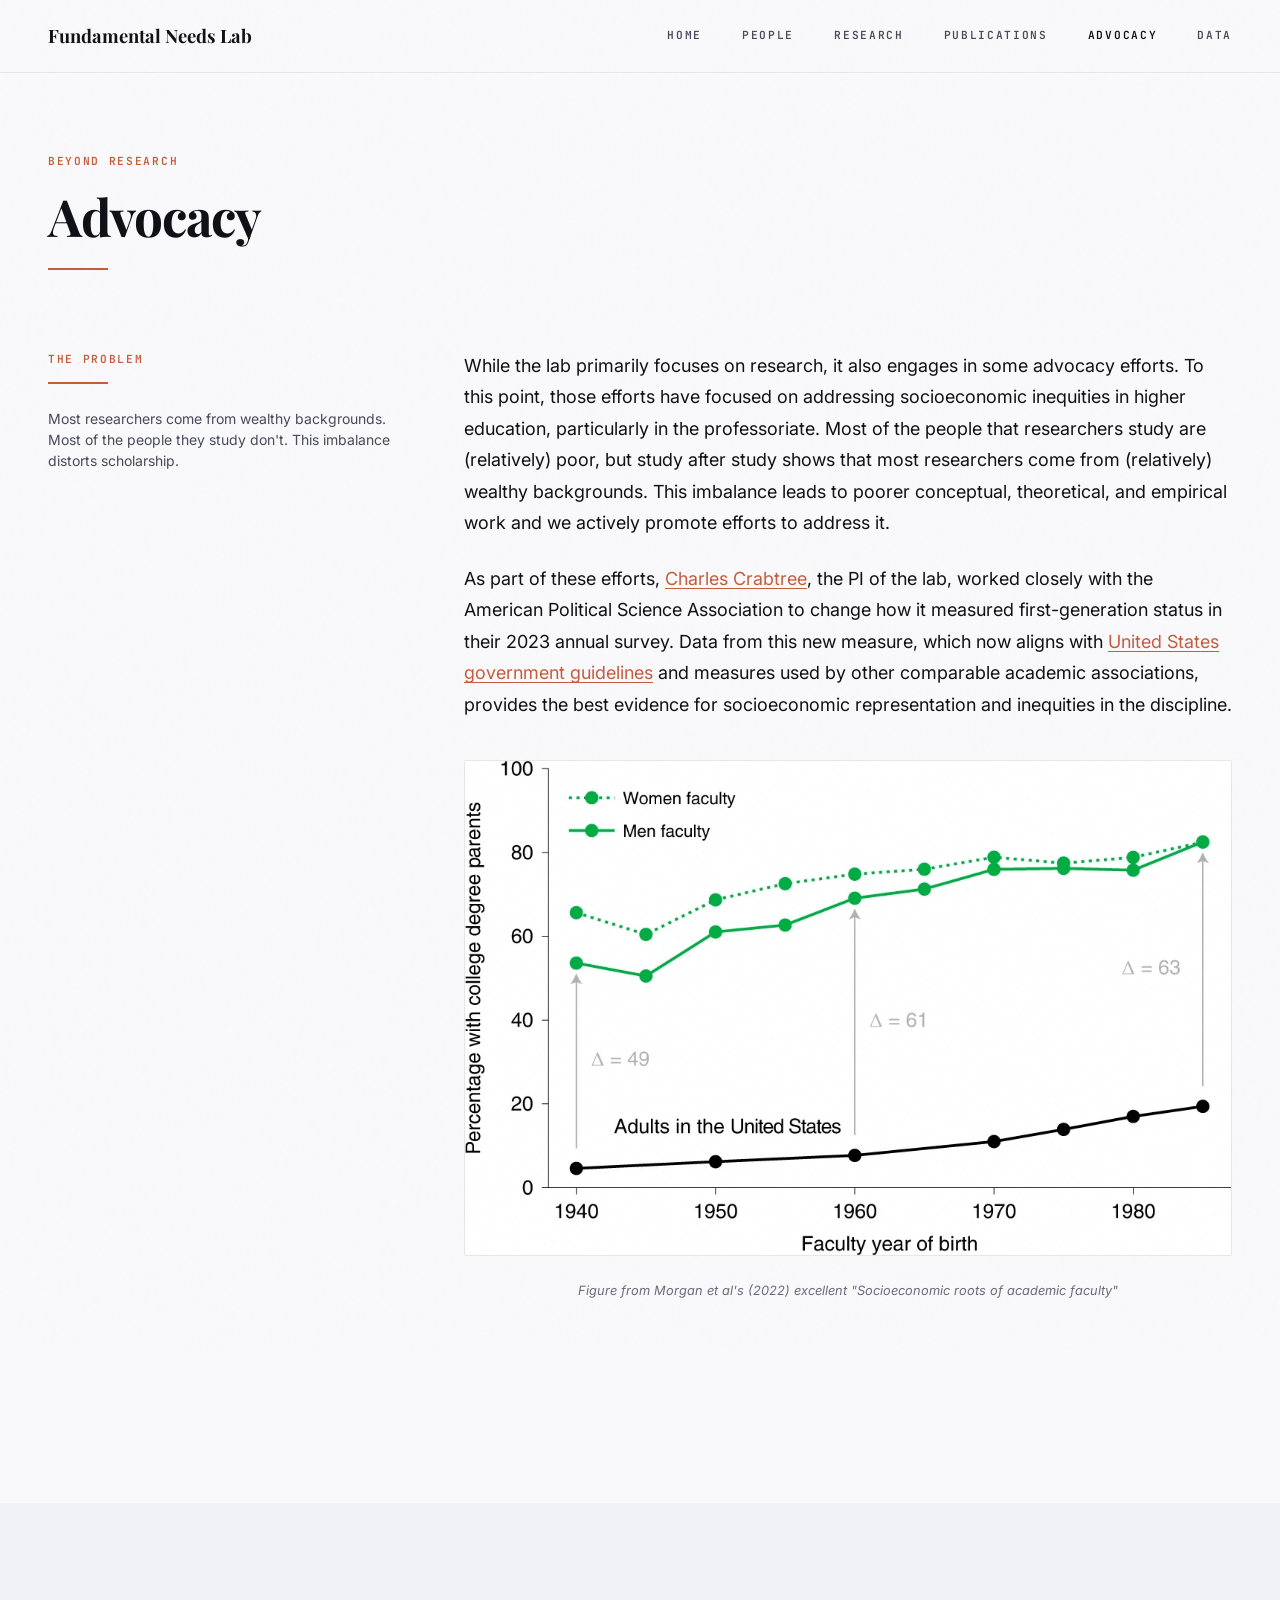
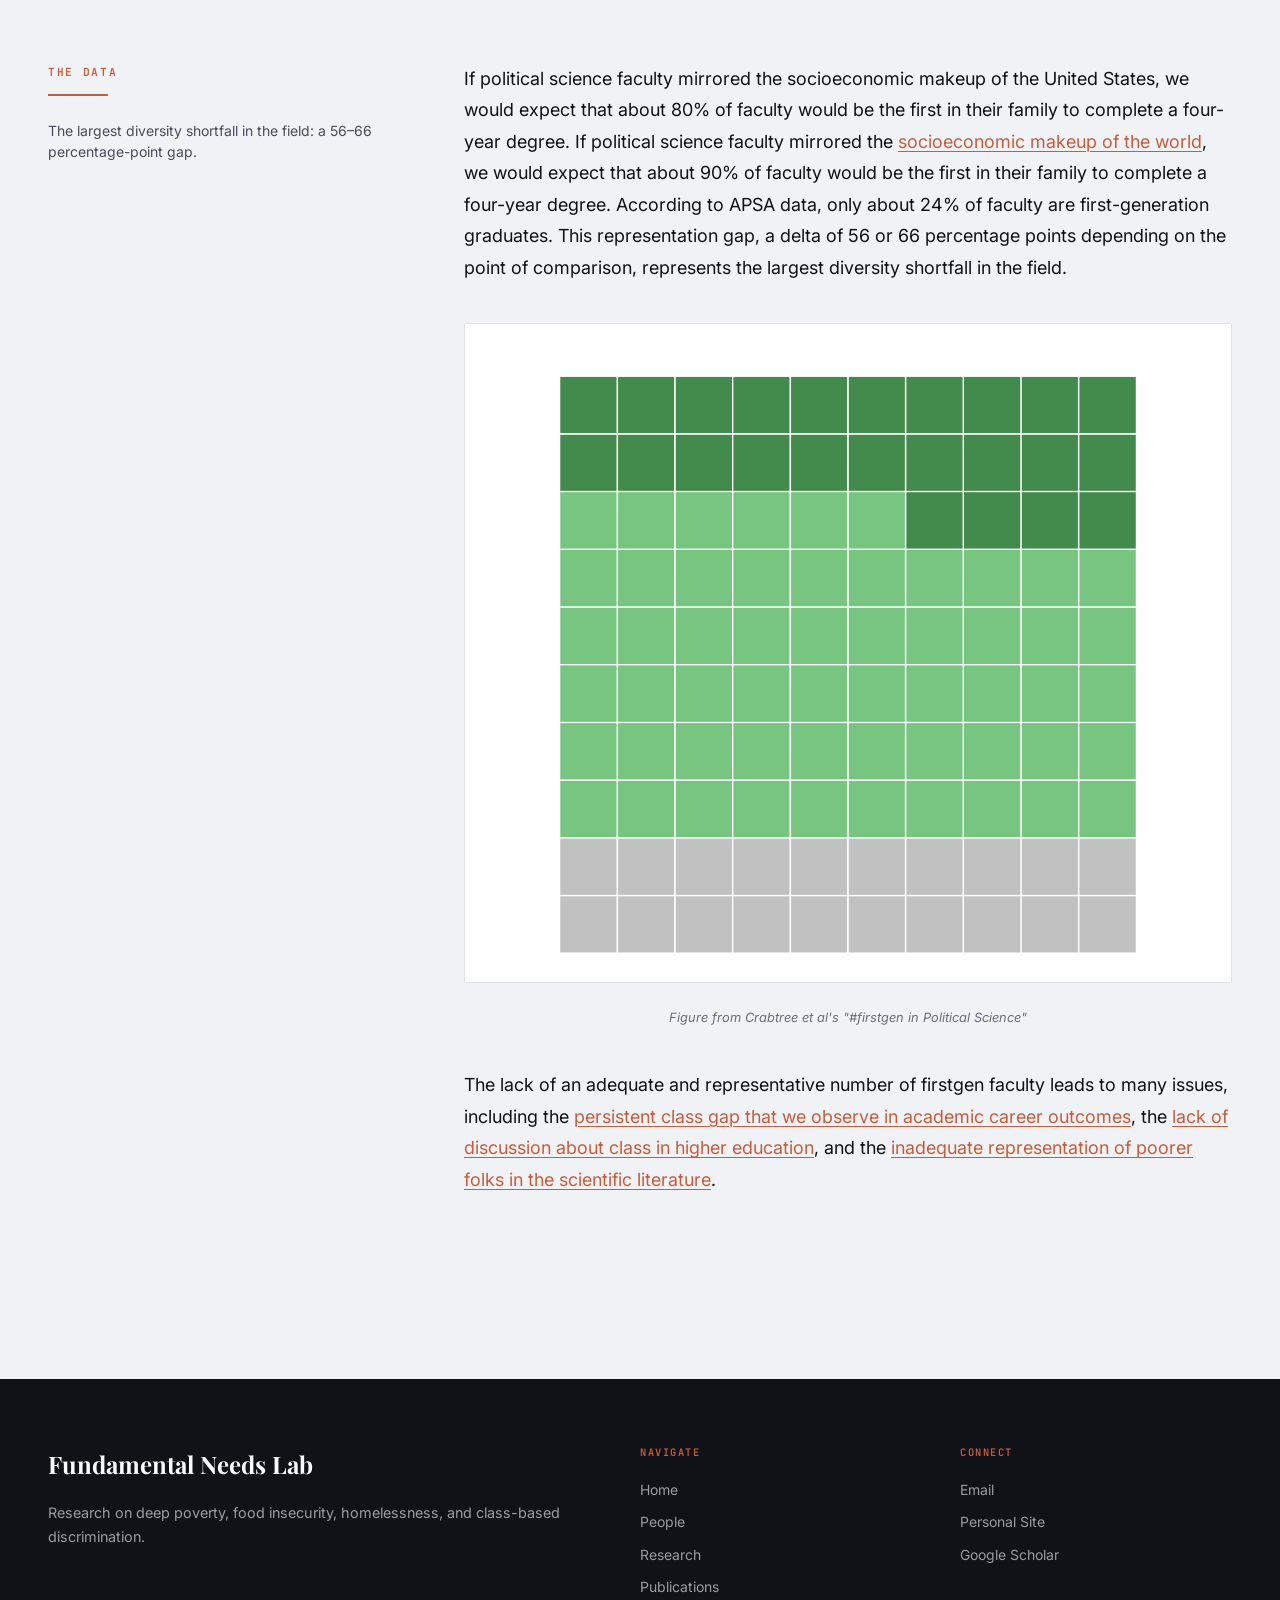
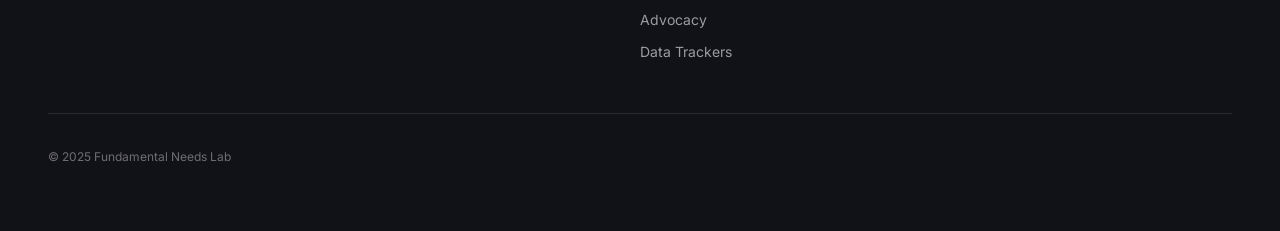
==== advocacy.html @ 57d17fce "Overhaul site with editorial quiet-luxury design - Replace frosted glass/mesh gradients with clean e" ====
<!DOCTYPE html>
<html lang="en">
<head>
    <meta charset="UTF-8">
    <meta name="viewport" content="width=device-width, initial-scale=1.0">
    <title>Advocacy — Fundamental Needs Lab</title>
    <meta name="description" content="Advocacy efforts addressing socioeconomic inequities in higher education.">
    <link rel="preconnect" href="https://fonts.googleapis.com">
    <link rel="preconnect" href="https://fonts.gstatic.com" crossorigin>
    <link href="https://fonts.googleapis.com/css2?family=Inter:wght@400;500;600;700&family=JetBrains+Mono:wght@400;500;600&family=Playfair+Display:ital,wght@0,400;0,500;0,600;0,700;1,400;1,700&display=swap" rel="stylesheet">
    <link rel="stylesheet" href="styles.css?v=4">
</head>
<body>
    <div class="grain-overlay" aria-hidden="true"></div>

    <nav class="nav nav--solid"><div class="nav-inner">
        <a href="index.html" class="nav-logo">Fundamental Needs Lab</a>
        <div class="nav-links">
            <a href="index.html" class="nav-link">Home</a>
            <a href="people.html" class="nav-link">People</a>
            <a href="research.html" class="nav-link">Research</a>
            <a href="publications.html" class="nav-link">Publications</a>
            <a href="advocacy.html" class="nav-link">Advocacy</a>
            <a href="data.html" class="nav-link">Data</a>
        </div>
        <button class="nav-toggle" aria-label="Toggle navigation"><span></span><span></span><span></span></button>
    </div></nav>
    <div class="mobile-menu" aria-hidden="true">
        <button class="mobile-menu-close" aria-label="Close menu"><svg width="28" height="28" viewBox="0 0 24 24" fill="none" stroke="currentColor" stroke-width="2"><path d="M18 6L6 18M6 6l12 12"/></svg></button>
        <a href="index.html">Home</a><a href="people.html">People</a><a href="research.html">Research</a><a href="publications.html">Publications</a><a href="advocacy.html">Advocacy</a><a href="data.html">Data</a>
    </div>

    <!-- Page Hero -->
    <div class="page-hero mc-container">
        <div class="fade-in">
            <p class="editorial-label" style="color: var(--terracotta);">Beyond Research</p>
            <h1 class="editorial-headline">Advocacy</h1>
            <hr class="editorial-rule-accent">
        </div>
    </div>

    <!-- Advocacy Content -->
    <section class="section-light" style="padding-top: 2rem;">
        <div class="mc-container">
            <div class="grid-12">
                <!-- Sidebar -->
                <div class="col-4 fade-in">
                    <p class="editorial-label" style="color: var(--terracotta); margin-bottom: 0.75rem;">The Problem</p>
                    <hr class="editorial-rule-accent" style="margin-bottom: 1.5rem;">
                    <p class="editorial-caption">Most researchers come from wealthy backgrounds. Most of the people they study don't. This imbalance distorts scholarship.</p>
                </div>
                <!-- Main -->
                <div class="col-8 prose-content">
                    <div class="fade-in fade-in-d1">
                        <p>While the lab primarily focuses on research, it also engages in some advocacy efforts. To this point, those efforts have focused on addressing socioeconomic inequities in higher education, particularly in the professoriate. Most of the people that researchers study are (relatively) poor, but study after study shows that most researchers come from (relatively) wealthy backgrounds. This imbalance leads to poorer conceptual, theoretical, and empirical work and we actively promote efforts to address it.</p>
                    </div>
                    <div class="fade-in fade-in-d2">
                        <p>As part of these efforts, <a href="https://charlescrabtree.org">Charles Crabtree</a>, the PI of the lab, worked closely with the American Political Science Association to change how it measured first-generation status in their 2023 annual survey. Data from this new measure, which now aligns with <a href="https://www2.ed.gov/about/offices/list/ope/trio/triohea.pdf">United States government guidelines</a> and measures used by other comparable academic associations, provides the best evidence for socioeconomic representation and inequities in the discipline.</p>
                    </div>
                    <div class="fade-in fade-in-d2">
                        <figure class="research-figure">
                            <img src="images/advocacy-morgan.png" alt="Socioeconomic roots of academic faculty">
                            <figcaption>Figure from Morgan et al's (2022) excellent "Socioeconomic roots of academic faculty"</figcaption>
                        </figure>
                    </div>
                </div>
            </div>
        </div>
    </section>

    <!-- Representation Gap -->
    <section class="section-cream">
        <div class="mc-container">
            <div class="grid-12">
                <div class="col-4 fade-in">
                    <p class="editorial-label" style="color: var(--terracotta); margin-bottom: 0.75rem;">The Data</p>
                    <hr class="editorial-rule-accent" style="margin-bottom: 1.5rem;">
                    <p class="editorial-caption">The largest diversity shortfall in the field: a 56–66 percentage-point gap.</p>
                </div>
                <div class="col-8 prose-content">
                    <div class="fade-in fade-in-d1">
                        <p>If political science faculty mirrored the socioeconomic makeup of the United States, we would expect that about 80% of faculty would be the first in their family to complete a four-year degree. If political science faculty mirrored the <a href="https://ourworldindata.org/grapher/primary-secondary-enrollment-completion-rates">socioeconomic makeup of the world</a>, we would expect that about 90% of faculty would be the first in their family to complete a four-year degree. According to APSA data, only about 24% of faculty are first-generation graduates. This representation gap, a delta of 56 or 66 percentage points depending on the point of comparison, represents the largest diversity shortfall in the field.</p>
                    </div>
                    <div class="fade-in fade-in-d2">
                        <figure class="research-figure">
                            <img src="images/advocacy-firstgen.png" alt="First-generation representation gap in political science">
                            <figcaption>Figure from Crabtree et al's "#firstgen in Political Science"</figcaption>
                        </figure>
                    </div>
                    <div class="fade-in fade-in-d3">
                        <p>The lack of an adequate and representative number of firstgen faculty leads to many issues, including the <a href="https://x.com/annastansbury/status/1810766753636741140">persistent class gap that we observe in academic career outcomes</a>, the <a href="https://www.tandfonline.com/doi/full/10.1080/00380237.2024.2393243">lack of discussion about class in higher education</a>, and the <a href="https://www.amazon.com/Poor-Things-Those-Depict-without/dp/1478031026">inadequate representation of poorer folks in the scientific literature</a>.</p>
                    </div>
                </div>
            </div>
        </div>
    </section>

    <!-- Footer -->
    <footer class="footer"><div class="footer-inner">
        <div class="footer-grid">
            <div class="footer-brand-block"><h3>Fundamental Needs Lab</h3><p>Research on deep poverty, food insecurity, homelessness, and class-based discrimination.</p></div>
            <div><p class="footer-section-label">Navigate</p><div class="footer-links"><a href="index.html">Home</a><a href="people.html">People</a><a href="research.html">Research</a><a href="publications.html">Publications</a><a href="advocacy.html">Advocacy</a><a href="data.html">Data Trackers</a></div></div>
            <div><p class="footer-section-label">Connect</p><div class="footer-links"><a href="mailto:charles.crabtree@monash.edu">Email</a><a href="https://charlescrabtree.org" target="_blank">Personal Site</a><a href="https://scholar.google.com/citations?user=FJHX9LAAAAAJ&hl=en" target="_blank">Google Scholar</a></div></div>
        </div>
        <hr class="footer-divider"><div class="footer-bottom"><p>&copy; 2025 Fundamental Needs Lab</p></div>
    </div></footer>
    <script src="script.js?v=4"></script>
</body>
</html>
---- styles.css ----
/* ========================================
   Fundamental Needs Lab
   Editorial "quiet luxury" design system
   ======================================== */

:root {
    /* Palette */
    --ink: #111118;
    --ink-light: #1c1c28;
    --parchment: #f9f9fb;
    --cream: #f1f2f5;
    --terracotta: #c45d3e;
    --terracotta-dark: #a84d32;
    --terracotta-light: #d4775e;
    --warm-gray: #4a4a5a;
    --warm-gray-light: #6b6b7e;
    --warm-gray-dark: #3a3a4a;
    --white: #ffffff;
    --border: rgba(17, 17, 24, 0.08);
    --border-light: rgba(17, 17, 24, 0.05);

    /* Fonts */
    --font-serif: 'Playfair Display', Georgia, serif;
    --font-sans: 'Inter', system-ui, sans-serif;
    --font-mono: 'JetBrains Mono', 'SF Mono', monospace;

    /* Layout */
    --max-width: 1400px;
    --narrow-width: 900px;
    --nav-height: 72px;
}

/* ========================================
   Reset & Base
   ======================================== */
*, *::before, *::after { box-sizing: border-box; margin: 0; padding: 0; }
html {
    font-size: 16px;
    scroll-behavior: smooth;
    -webkit-font-smoothing: antialiased;
    -moz-osx-font-smoothing: grayscale;
}

body {
    font-family: var(--font-sans);
    font-size: 1rem;
    line-height: 1.75;
    color: var(--ink);
    background: var(--parchment);
    overflow-x: hidden;
}

::selection {
    background: var(--terracotta);
    color: var(--white);
}

a {
    color: inherit;
    text-decoration: none;
    transition: color 0.2s ease;
}

*:focus-visible {
    outline: 2px solid var(--terracotta);
    outline-offset: 2px;
}

img { max-width: 100%; height: auto; }

/* ========================================
   Grain Overlay
   ======================================== */
.grain-overlay {
    position: fixed;
    inset: -50%;
    width: 200%;
    height: 200%;
    background-image: url("data:image/svg+xml,%3Csvg viewBox='0 0 256 256' xmlns='http://www.w3.org/2000/svg'%3E%3Cfilter id='noise'%3E%3CfeTurbulence type='fractalNoise' baseFrequency='0.9' numOctaves='4' stitchTiles='stitch'/%3E%3C/filter%3E%3Crect width='100%25' height='100%25' filter='url(%23noise)' opacity='0.04'/%3E%3C/svg%3E");
    pointer-events: none;
    z-index: 9999;
    opacity: 0.12;
    animation: grain 0.5s steps(10) infinite;
}

@keyframes grain {
    0%, 100% { transform: translate(0, 0); }
    10% { transform: translate(-5%, -10%); }
    20% { transform: translate(-15%, 5%); }
    30% { transform: translate(7%, -25%); }
    40% { transform: translate(-5%, 25%); }
    50% { transform: translate(-15%, 10%); }
    60% { transform: translate(15%, 0%); }
    70% { transform: translate(0%, 15%); }
    80% { transform: translate(3%, 35%); }
    90% { transform: translate(-10%, 10%); }
}

/* ========================================
   Editorial Typography
   ======================================== */
.editorial-mega {
    font-family: var(--font-serif);
    font-size: clamp(3.5rem, 10vw, 8rem);
    font-weight: 700;
    line-height: 0.9;
    letter-spacing: -0.04em;
}

.editorial-display {
    font-family: var(--font-serif);
    font-size: clamp(2.5rem, 6vw, 5rem);
    font-weight: 700;
    line-height: 0.95;
    letter-spacing: -0.03em;
}

.editorial-headline {
    font-family: var(--font-serif);
    font-size: clamp(2rem, 4vw, 3.5rem);
    font-weight: 700;
    line-height: 1.1;
    letter-spacing: -0.025em;
}

.editorial-subhead {
    font-family: var(--font-serif);
    font-size: clamp(1.25rem, 2.5vw, 1.75rem);
    font-weight: 400;
    line-height: 1.5;
    letter-spacing: -0.01em;
}

.editorial-body {
    font-size: 1.125rem;
    line-height: 1.75;
    color: var(--ink);
}

.editorial-body-lg {
    font-size: clamp(1.25rem, 2vw, 1.5rem);
    line-height: 1.65;
    color: var(--ink);
}

.editorial-label {
    font-family: var(--font-mono);
    font-size: 0.7rem;
    font-weight: 600;
    letter-spacing: 0.15em;
    text-transform: uppercase;
}

.editorial-caption {
    font-size: 0.875rem;
    line-height: 1.5;
    color: var(--warm-gray);
}

/* Inline links in body text */
.editorial-body a,
.editorial-body-lg a,
.prose-content a {
    color: var(--terracotta);
    text-decoration: underline;
    text-decoration-color: var(--terracotta);
    text-underline-offset: 3px;
    text-decoration-thickness: 1px;
    transition: color 0.2s ease, text-decoration-color 0.2s ease;
}
.editorial-body a:hover,
.editorial-body-lg a:hover,
.prose-content a:hover {
    color: var(--terracotta-dark);
    text-decoration-color: var(--terracotta-dark);
}

/* ========================================
   Dividers
   ======================================== */
.editorial-rule {
    border: none;
    height: 1px;
    background: currentColor;
    opacity: 0.15;
}

.editorial-rule-accent {
    border: none;
    height: 2px;
    background: var(--terracotta);
    width: 60px;
}

/* ========================================
   Hover Line Effect
   ======================================== */
.hover-line {
    position: relative;
    display: inline-block;
}
.hover-line::after {
    content: '';
    position: absolute;
    bottom: -2px;
    left: 0;
    width: 100%;
    height: 2px;
    background: var(--terracotta);
    transform: scaleX(0);
    transform-origin: right;
    transition: transform 0.4s cubic-bezier(0.25, 0.1, 0.25, 1);
}
.hover-line:hover::after {
    transform: scaleX(1);
    transform-origin: left;
}

/* ========================================
   Containers
   ======================================== */
.mc-container {
    max-width: var(--max-width);
    margin-left: auto;
    margin-right: auto;
    padding-left: 3rem;
    padding-right: 3rem;
}

.mc-narrow {
    max-width: var(--narrow-width);
    margin-left: auto;
    margin-right: auto;
    padding-left: 3rem;
    padding-right: 3rem;
}

@media (max-width: 640px) {
    .mc-container, .mc-narrow {
        padding-left: 1.5rem;
        padding-right: 1.5rem;
    }
}

/* ========================================
   Navigation
   ======================================== */
.nav {
    position: fixed;
    top: 0; left: 0; right: 0;
    z-index: 1000;
    transition: all 0.3s ease;
    height: var(--nav-height);
}

.nav--transparent {
    background: transparent;
}

.nav--solid {
    background: rgba(249, 249, 251, 0.95);
    backdrop-filter: blur(8px);
    -webkit-backdrop-filter: blur(8px);
    box-shadow: 0 1px 0 rgba(17, 17, 24, 0.08);
}

.nav-inner {
    max-width: var(--max-width);
    height: 100%;
    margin: 0 auto;
    padding: 0 3rem;
    display: flex;
    align-items: center;
    justify-content: space-between;
}

.nav-logo {
    font-family: var(--font-serif);
    font-size: 1.15rem;
    font-weight: 700;
    text-decoration: none;
    transition: color 0.3s ease;
}

.nav--transparent .nav-logo { color: var(--parchment); }
.nav--solid .nav-logo { color: var(--ink); }
.nav-logo:hover { opacity: 0.8; }

.nav-links {
    display: flex;
    gap: 2.5rem;
    align-items: center;
}

.nav-link {
    font-family: var(--font-mono);
    font-size: 0.7rem;
    font-weight: 600;
    letter-spacing: 0.15em;
    text-transform: uppercase;
    text-decoration: none;
    transition: color 0.3s ease;
}

.nav--transparent .nav-link { color: rgba(249, 249, 251, 0.7); }
.nav--transparent .nav-link:hover,
.nav--transparent .nav-link.active { color: var(--parchment); }

.nav--solid .nav-link { color: var(--warm-gray); }
.nav--solid .nav-link:hover { color: var(--ink); }
.nav--solid .nav-link.active { color: var(--ink); }

.nav-toggle {
    display: none;
    flex-direction: column;
    gap: 5px;
    padding: 8px;
    background: none;
    border: none;
    cursor: pointer;
}
.nav-toggle span {
    display: block;
    width: 22px;
    height: 2px;
    transition: all 0.3s ease;
}
.nav--transparent .nav-toggle span { background: var(--parchment); }
.nav--solid .nav-toggle span { background: var(--ink); }

/* Mobile menu — full screen overlay */
.mobile-menu {
    position: fixed;
    inset: 0;
    z-index: 10000;
    background: var(--ink);
    display: flex;
    flex-direction: column;
    justify-content: center;
    padding: 3rem;
    opacity: 0;
    visibility: hidden;
    transition: opacity 0.3s ease, visibility 0.3s ease;
}
.mobile-menu.open {
    opacity: 1;
    visibility: visible;
}
.mobile-menu a {
    font-family: var(--font-serif);
    font-size: 2.5rem;
    font-weight: 700;
    color: var(--parchment);
    text-decoration: none;
    padding: 0.5rem 0;
    transition: color 0.2s ease;
    display: block;
}
.mobile-menu a:hover,
.mobile-menu a.active { color: var(--terracotta); }

.mobile-menu-close {
    position: absolute;
    top: 1.5rem;
    right: 1.5rem;
    background: none;
    border: none;
    color: var(--parchment);
    cursor: pointer;
    padding: 8px;
}

@media (max-width: 768px) {
    .nav-links { display: none; }
    .nav-toggle { display: flex; }
    .nav-inner { padding: 0 1.5rem; }
}

/* ========================================
   Dark Hero (Homepage)
   ======================================== */
.hero-dark {
    position: relative;
    min-height: 100vh;
    display: flex;
    flex-direction: column;
    justify-content: flex-end;
    background: var(--ink);
    overflow: hidden;
    padding-bottom: 4rem;
}

.hero-dark .mc-container { position: relative; z-index: 1; }
.hero-dark .editorial-label { color: var(--terracotta-light); margin-bottom: 2rem; }
.hero-dark .editorial-mega { color: var(--parchment); margin-bottom: 1rem; }
.hero-dark .editorial-mega.italic { font-style: italic; font-weight: 400; margin-bottom: 3rem; }
.hero-dark .editorial-subhead { color: var(--parchment); max-width: 600px; }

.hero-bottom {
    display: flex;
    flex-direction: column;
    gap: 2rem;
    margin-top: 3rem;
}
@media (min-width: 768px) {
    .hero-bottom {
        flex-direction: row;
        align-items: flex-end;
        justify-content: space-between;
    }
}

.hero-cta-group { display: flex; gap: 1rem; flex-wrap: wrap; }

.hero-scroll-line {
    position: absolute;
    bottom: 0;
    left: 50%;
    width: 1px;
    height: 64px;
    background: rgba(249, 249, 251, 0.2);
}

/* ========================================
   Buttons
   ======================================== */
.btn-primary {
    display: inline-flex;
    align-items: center;
    gap: 0.5rem;
    padding: 1rem 2rem;
    background: var(--terracotta);
    color: var(--white);
    font-family: var(--font-sans);
    font-weight: 600;
    font-size: 0.75rem;
    letter-spacing: 0.15em;
    text-transform: uppercase;
    text-decoration: none;
    border: none;
    cursor: pointer;
    transition: all 0.3s ease;
}
.btn-primary:hover { background: var(--terracotta-dark); color: var(--white); }

.btn-outline-light {
    display: inline-flex;
    align-items: center;
    gap: 0.5rem;
    padding: 1rem 2rem;
    background: transparent;
    color: var(--parchment);
    font-family: var(--font-sans);
    font-weight: 600;
    font-size: 0.75rem;
    letter-spacing: 0.15em;
    text-transform: uppercase;
    text-decoration: none;
    border: 2px solid var(--parchment);
    cursor: pointer;
    transition: all 0.3s ease;
}
.btn-outline-light:hover { background: var(--parchment); color: var(--ink); }

.btn-dark {
    display: inline-flex;
    align-items: center;
    gap: 0.5rem;
    padding: 1rem 2rem;
    background: var(--ink);
    color: var(--parchment);
    font-family: var(--font-sans);
    font-weight: 600;
    font-size: 0.75rem;
    letter-spacing: 0.15em;
    text-transform: uppercase;
    text-decoration: none;
    border: none;
    cursor: pointer;
    transition: all 0.3s ease;
}
.btn-dark:hover { background: var(--ink-light); color: var(--parchment); }

/* ========================================
   Sections
   ======================================== */
.section-light { padding: 7rem 0; }
.section-cream { padding: 7rem 0; background: var(--cream); }
.section-dark { padding: 7rem 0; background: var(--ink); color: var(--parchment); }

@media (min-width: 768px) {
    .section-light, .section-cream, .section-dark { padding: 10rem 0; }
}

/* Asymmetric grid */
.grid-12 { display: grid; gap: 3rem; }
@media (min-width: 768px) {
    .grid-12 {
        grid-template-columns: repeat(12, 1fr);
        gap: 4rem;
    }
    .col-4 { grid-column: span 4; }
    .col-5 { grid-column: span 5; }
    .col-7 { grid-column: span 7; }
    .col-8 { grid-column: span 8; }
    .col-12 { grid-column: span 12; }
}

/* ========================================
   Inner Page Hero
   ======================================== */
.page-hero {
    padding-top: calc(var(--nav-height) + 5rem);
    padding-bottom: 3rem;
}

.page-hero .editorial-label { margin-bottom: 1rem; }
.page-hero .editorial-headline { margin-bottom: 1.5rem; max-width: 800px; }

/* ========================================
   People
   ======================================== */
.people-grid {
    display: grid;
    grid-template-columns: repeat(auto-fill, minmax(300px, 1fr));
    gap: 2rem;
    margin-top: 2rem;
}

.person-card {
    text-align: center;
    padding: 2.5rem 2rem;
    border: 1px solid var(--border);
    border-radius: 2px;
    transition: all 0.3s ease;
    background: var(--white);
}
.person-card:hover { border-color: rgba(196, 93, 62, 0.3); }

.person-card img {
    width: 140px;
    height: 140px;
    object-fit: cover;
    border-radius: 50%;
    margin-bottom: 1.5rem;
    filter: grayscale(20%);
    transition: filter 0.3s ease;
}
.person-card:hover img { filter: grayscale(0%); }

.person-card h3 {
    font-family: var(--font-serif);
    font-size: 1.25rem;
    font-weight: 700;
    margin-bottom: 0.35rem;
    color: var(--ink);
}

.person-card .role {
    font-family: var(--font-mono);
    font-size: 0.65rem;
    font-weight: 600;
    letter-spacing: 0.15em;
    text-transform: uppercase;
    color: var(--terracotta);
    margin-bottom: 1rem;
}

.person-card p {
    font-size: 0.9rem;
    line-height: 1.7;
    color: var(--warm-gray);
}

.alumni-label { margin-top: 5rem; margin-bottom: 1rem; }

/* ========================================
   Research & Papers
   ======================================== */
.research-area { margin-bottom: 4rem; }

.research-area h3 {
    font-family: var(--font-serif);
    font-size: 1.35rem;
    font-weight: 700;
    margin-bottom: 1.5rem;
    color: var(--ink);
}

.paper-list { list-style: none; padding: 0; }

.paper-list li {
    padding: 1rem 0;
    border-bottom: 1px solid var(--border);
    font-size: 0.95rem;
    line-height: 1.7;
    color: var(--warm-gray);
    transition: padding-left 0.3s ease;
}
.paper-list li:hover { padding-left: 0.5rem; }
.paper-list li:last-child { border-bottom: none; }
.paper-list li strong { color: var(--ink); font-weight: 600; }
.paper-list li a {
    color: var(--terracotta);
    text-decoration: underline;
    text-underline-offset: 3px;
    text-decoration-thickness: 1px;
}
.paper-list li a:hover { color: var(--terracotta-dark); }
.paper-list li em { color: var(--ink); }

.research-figure { margin: 2.5rem 0; text-align: center; }
.research-figure img {
    max-width: 100%;
    border: 1px solid var(--border);
    border-radius: 2px;
    transition: border-color 0.3s ease;
}
.research-figure img:hover { border-color: rgba(196, 93, 62, 0.3); }
.research-figure figcaption {
    font-size: 0.8rem;
    color: var(--warm-gray-light);
    margin-top: 1rem;
    font-style: italic;
}

/* ========================================
   Publications
   ======================================== */
.pub-entry { padding: 1.5rem 0; border-bottom: 1px solid var(--border); }
.pub-entry:last-child { border-bottom: none; }
.pub-entry p {
    font-size: 0.95rem;
    line-height: 1.7;
    color: var(--warm-gray);
    margin-bottom: 0.35rem;
}
.pub-entry p strong { color: var(--ink); }
.pub-entry a {
    color: var(--terracotta);
    text-decoration: underline;
    text-underline-offset: 3px;
    text-decoration-thickness: 1px;
}
.pub-entry a:hover { color: var(--terracotta-dark); }
.pub-journal { font-style: italic; color: var(--ink) !important; }
.pub-doi { font-size: 0.8rem !important; color: var(--warm-gray-light) !important; }

/* ========================================
   Content Prose
   ======================================== */
.prose-content p {
    font-size: 1.125rem;
    line-height: 1.75;
    color: var(--ink);
    margin-bottom: 1.5rem;
}
.prose-content strong { color: var(--ink); font-weight: 600; }

.note {
    font-size: 0.85rem;
    color: var(--warm-gray-light);
    font-style: italic;
    margin-bottom: 2rem;
}

/* ========================================
   Contact Card
   ======================================== */
.contact-card {
    border: 1px solid var(--border);
    border-radius: 2px;
    padding: 2rem;
    background: var(--white);
}
.contact-card p {
    font-size: 0.95rem;
    margin-bottom: 0.5rem;
    color: var(--warm-gray);
}
.contact-card strong { color: var(--ink); }
.contact-card a {
    color: var(--terracotta);
    text-decoration: underline;
    text-underline-offset: 3px;
    text-decoration-thickness: 1px;
}
.contact-card a:hover { color: var(--terracotta-dark); }

/* ========================================
   Data Trackers
   ======================================== */
.tracker-tabs {
    display: flex;
    gap: 0;
    border-bottom: 1px solid var(--border);
    margin-bottom: 3rem;
}

.tracker-tab {
    padding: 1rem 1.5rem;
    font-family: var(--font-mono);
    font-size: 0.7rem;
    font-weight: 600;
    letter-spacing: 0.15em;
    text-transform: uppercase;
    color: var(--warm-gray-light);
    background: none;
    border: none;
    border-bottom: 2px solid transparent;
    margin-bottom: -1px;
    cursor: pointer;
    transition: all 0.2s ease;
}
.tracker-tab:hover { color: var(--ink); }
.tracker-tab.active { color: var(--terracotta); border-bottom-color: var(--terracotta); }

.tracker-panel { display: none; }
.tracker-panel.active { display: block; }

.tracker-explainer {
    font-size: 1rem;
    line-height: 1.75;
    color: var(--warm-gray);
    margin-bottom: 2rem;
    max-width: 800px;
}

.map-container {
    width: 100%;
    height: 450px;
    border-radius: 2px;
    border: 1px solid var(--border);
    margin-bottom: 2rem;
    background: var(--cream);
}

.year-slider-wrap { display: flex; align-items: center; gap: 1rem; margin-bottom: 2rem; }
.year-slider-wrap label {
    font-family: var(--font-mono);
    font-size: 0.7rem;
    font-weight: 600;
    letter-spacing: 0.1em;
    text-transform: uppercase;
    color: var(--warm-gray);
    white-space: nowrap;
}
.year-slider-wrap input[type="range"] { flex: 1; accent-color: var(--terracotta); }
.year-slider-wrap .year-value {
    font-family: var(--font-mono);
    font-size: 0.85rem;
    font-weight: 700;
    color: var(--terracotta);
    min-width: 3rem;
    text-align: center;
}

.data-table-wrap { overflow-x: auto; margin-bottom: 2rem; }
.data-table { width: 100%; border-collapse: collapse; font-size: 0.85rem; }
.data-table th {
    text-align: left;
    padding: 0.75rem 1rem;
    border-bottom: 2px solid var(--border);
    font-family: var(--font-mono);
    font-size: 0.65rem;
    font-weight: 600;
    letter-spacing: 0.1em;
    text-transform: uppercase;
    color: var(--warm-gray);
    cursor: pointer;
    user-select: none;
    white-space: nowrap;
}
.data-table th:hover { color: var(--terracotta); }
.data-table th .sort-arrow { font-size: 0.6rem; margin-left: 0.25rem; }
.data-table td { padding: 0.6rem 1rem; border-bottom: 1px solid var(--border-light); color: var(--warm-gray); }
.data-table tr:hover td { background: rgba(196, 93, 62, 0.04); }

.table-search {
    width: 100%;
    max-width: 320px;
    padding: 0.6rem 1rem;
    border: 1px solid var(--border);
    border-radius: 2px;
    font-size: 0.85rem;
    font-family: var(--font-sans);
    margin-bottom: 1.5rem;
    background: var(--white);
    transition: border-color 0.2s ease;
}
.table-search:focus { outline: none; border-color: var(--terracotta); }

.caveats {
    border: 1px solid var(--border);
    border-left: 3px solid var(--terracotta);
    padding: 1.5rem 2rem;
    border-radius: 0 2px 2px 0;
    margin: 2rem 0;
    background: var(--white);
}
.caveats h4 {
    font-family: var(--font-mono);
    font-size: 0.7rem;
    font-weight: 600;
    letter-spacing: 0.12em;
    text-transform: uppercase;
    color: var(--terracotta);
    margin-bottom: 0.75rem;
}
.caveats p, .caveats ul { font-size: 0.875rem; line-height: 1.7; color: var(--warm-gray); margin-bottom: 0.5rem; }
.caveats ul { padding-left: 1.25rem; }
.caveats li { margin-bottom: 0.35rem; }
.caveats a { color: var(--terracotta); text-decoration: underline; text-underline-offset: 2px; }

.data-source { font-size: 0.8rem; color: var(--warm-gray-light); margin-top: 1.5rem; }
.data-source a { color: var(--terracotta); text-decoration: underline; text-underline-offset: 2px; }

.loading { text-align: center; padding: 3rem; color: var(--warm-gray-light); font-size: 0.9rem; }
.loading::after {
    content: '';
    display: block;
    width: 24px;
    height: 24px;
    margin: 1rem auto 0;
    border: 2px solid var(--border);
    border-top-color: var(--terracotta);
    border-radius: 50%;
    animation: spin 0.8s linear infinite;
}
@keyframes spin { to { transform: rotate(360deg); } }

.bar-chart { margin: 2rem 0; }
.bar-row { display: flex; align-items: center; margin-bottom: 0.5rem; font-size: 0.8rem; }
.bar-label {
    width: 160px; text-align: right; padding-right: 0.75rem;
    color: var(--warm-gray); white-space: nowrap; overflow: hidden;
    text-overflow: ellipsis; flex-shrink: 0;
}
.bar-track {
    flex: 1; height: 20px; background: var(--cream);
    border: 1px solid var(--border-light); border-radius: 2px; overflow: hidden;
}
.bar-fill {
    height: 100%; background: linear-gradient(90deg, var(--terracotta), var(--terracotta-light));
    border-radius: 2px; transition: width 0.5s ease; min-width: 2px;
}
.bar-value { width: 60px; padding-left: 0.5rem; color: var(--warm-gray-light); font-size: 0.75rem; flex-shrink: 0; }

/* ========================================
   Footer — Dark
   ======================================== */
.footer {
    background: var(--ink);
    color: rgba(249, 249, 251, 0.7);
    padding: 4rem 0;
}
.footer-inner {
    max-width: var(--max-width);
    margin: 0 auto;
    padding: 0 3rem;
}

.footer-grid {
    display: grid;
    grid-template-columns: 1fr;
    gap: 3rem;
    margin-bottom: 3rem;
}
@media (min-width: 768px) {
    .footer-grid { grid-template-columns: 2fr 1fr 1fr; }
}

.footer-brand-block h3 {
    font-family: var(--font-serif);
    font-size: 1.5rem;
    font-weight: 700;
    color: var(--parchment);
    margin-bottom: 1rem;
}
.footer-brand-block p {
    font-size: 0.9rem;
    line-height: 1.65;
    color: rgba(249, 249, 251, 0.6);
}

.footer-section-label {
    font-family: var(--font-mono);
    font-size: 0.65rem;
    font-weight: 600;
    letter-spacing: 0.15em;
    text-transform: uppercase;
    color: var(--terracotta);
    margin-bottom: 1rem;
}

.footer-links { display: flex; flex-direction: column; gap: 0.5rem; }
.footer-links a {
    font-size: 0.875rem;
    color: rgba(249, 249, 251, 0.6);
    text-decoration: none;
    transition: color 0.2s ease;
}
.footer-links a:hover { color: var(--parchment); }

.footer-divider {
    border: none;
    height: 1px;
    background: rgba(249, 249, 251, 0.1);
    margin-bottom: 2rem;
}

.footer-bottom {
    display: flex;
    flex-direction: column;
    gap: 0.75rem;
    align-items: center;
    text-align: center;
    font-size: 0.75rem;
    color: rgba(249, 249, 251, 0.4);
}
@media (min-width: 768px) {
    .footer-bottom { flex-direction: row; justify-content: space-between; text-align: left; }
}

/* ========================================
   Scroll Animations
   ======================================== */
.fade-in {
    opacity: 0;
    transform: translateY(30px);
    transition: opacity 0.7s cubic-bezier(0.25, 0.1, 0.25, 1),
                transform 0.7s cubic-bezier(0.25, 0.1, 0.25, 1);
}
.fade-in.visible {
    opacity: 1;
    transform: translateY(0);
}

.fade-in-d1 { transition-delay: 0.1s; }
.fade-in-d2 { transition-delay: 0.2s; }
.fade-in-d3 { transition-delay: 0.3s; }
.fade-in-d4 { transition-delay: 0.4s; }

/* ========================================
   Responsive
   ======================================== */
@media (max-width: 768px) {
    .hero-dark { padding-bottom: 3rem; }
    .editorial-mega { font-size: clamp(2.5rem, 12vw, 4rem); }
    .people-grid { grid-template-columns: 1fr; }
    .tracker-tabs { overflow-x: auto; }
    .tracker-tab { padding: 0.75rem 1rem; font-size: 0.6rem; white-space: nowrap; }
    .map-container { height: 300px; }
    .bar-label { width: 100px; font-size: 0.7rem; }
    .footer-inner { padding: 0 1.5rem; }
}

/* Ordered list styling for publications */
.pub-areas {
    margin: 1.5rem 0 2rem 1.5rem;
    color: var(--warm-gray);
    font-size: 0.95rem;
    line-height: 1.8;
}
.pub-areas li { margin-bottom: 0.25rem; }
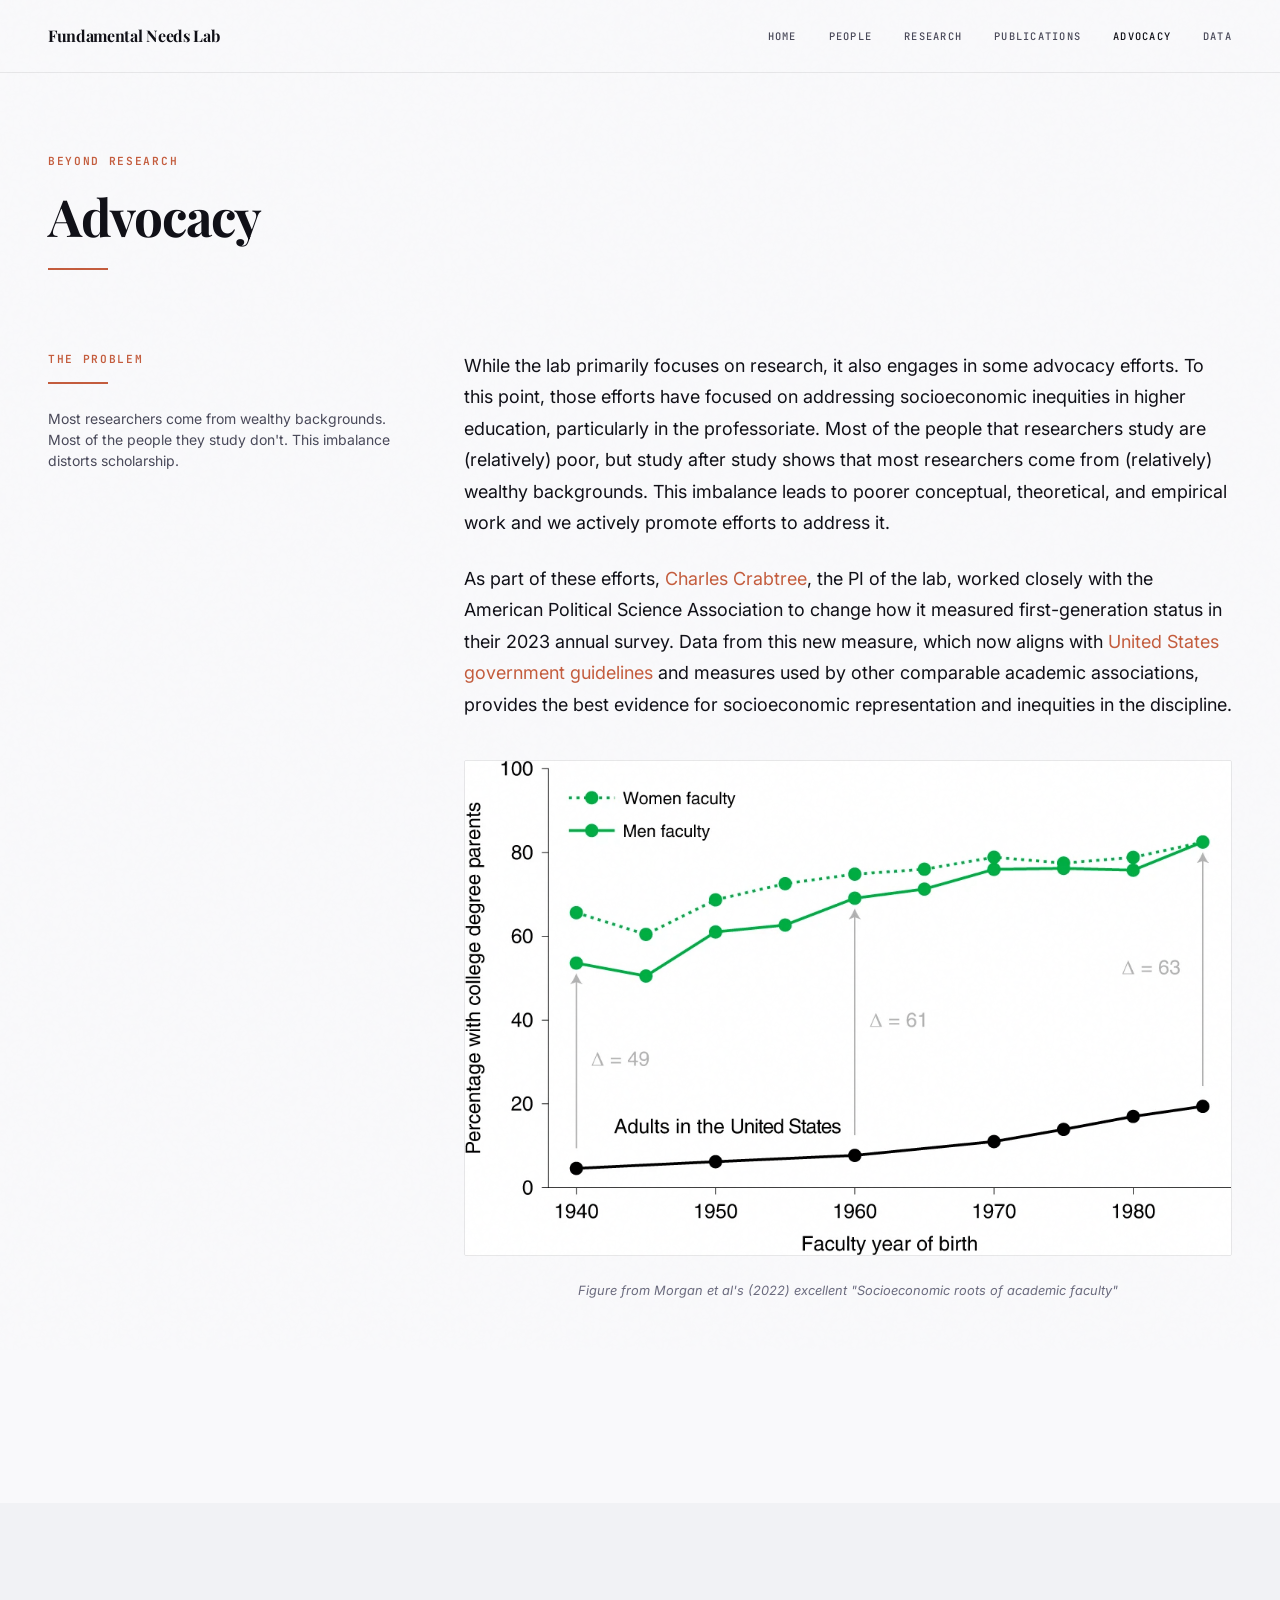
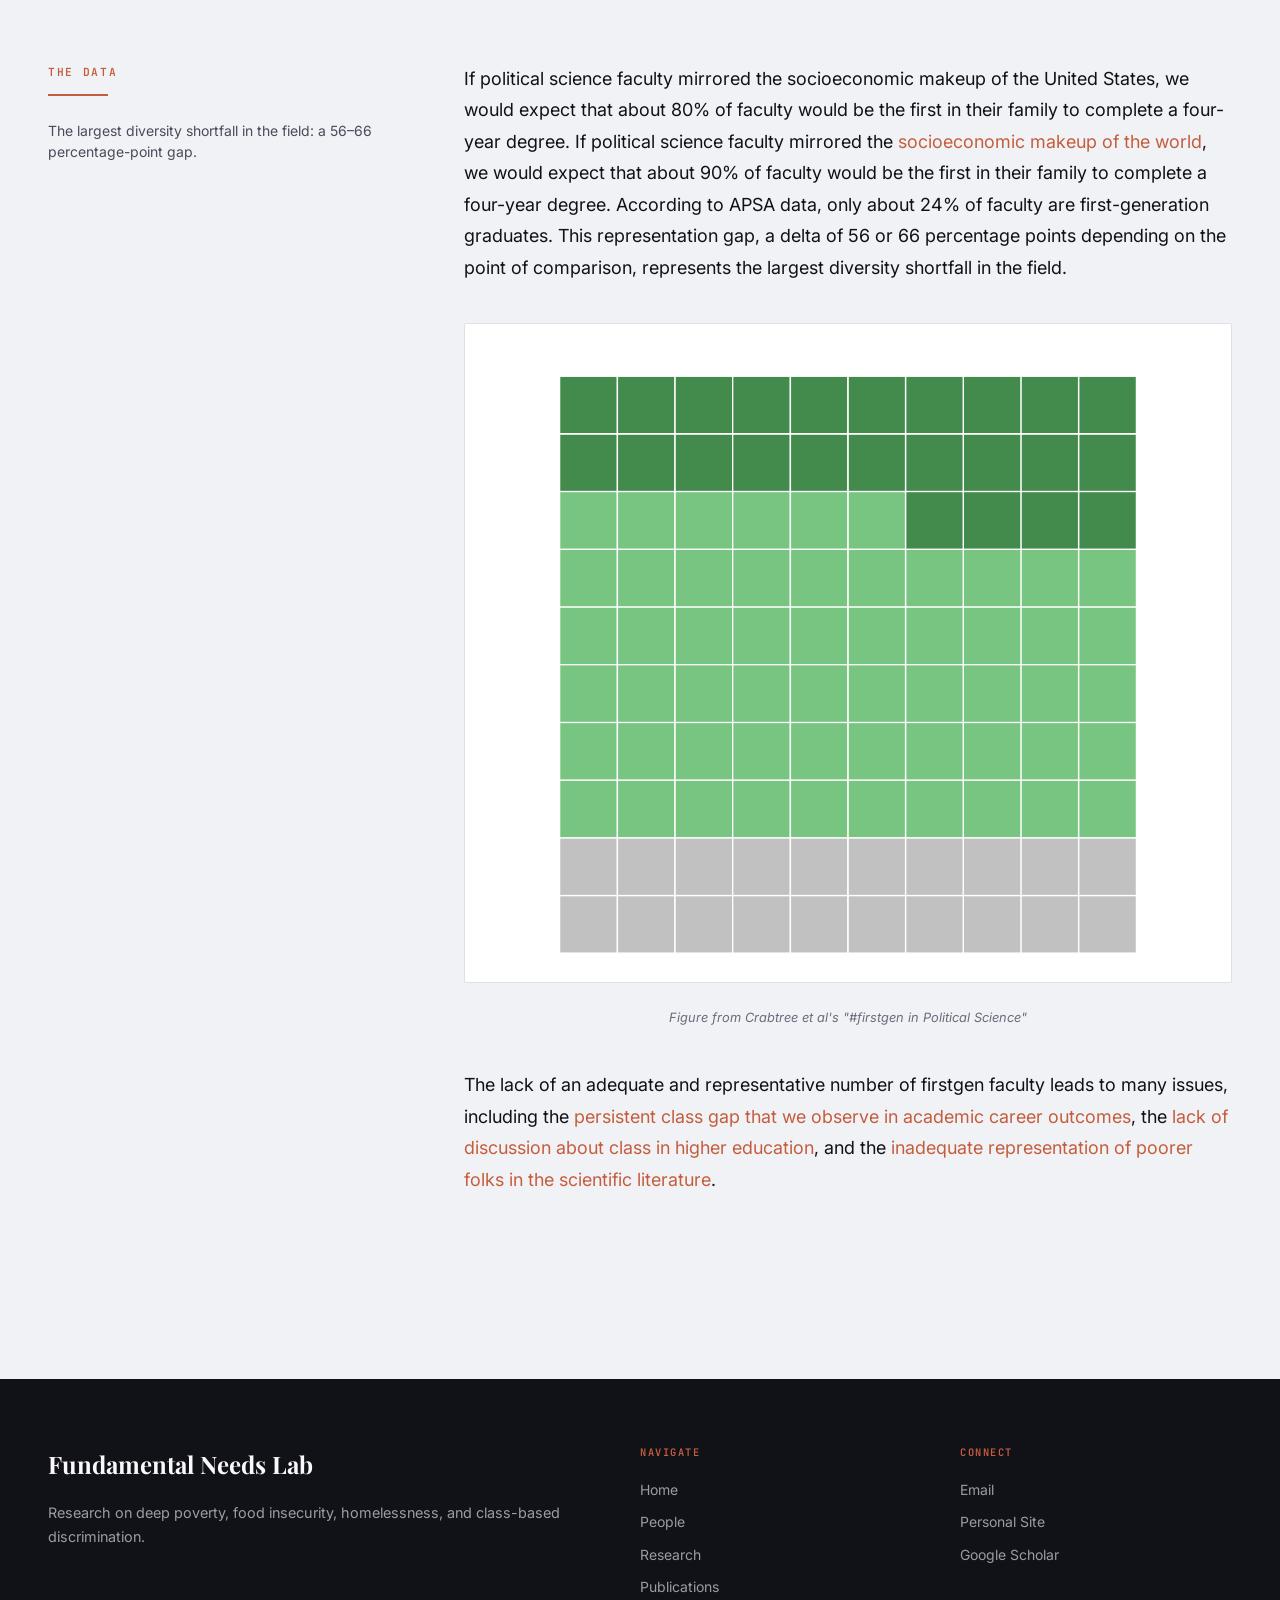
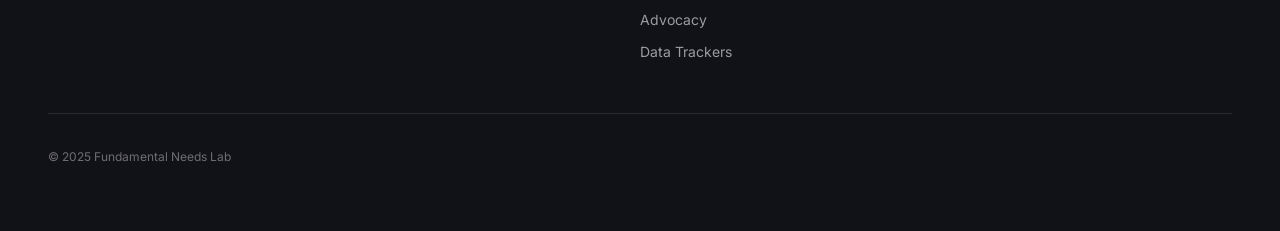
==== commit 330f345f: "Add interactive, experiential Readymag-style behavior Interactions: - Hero mouse parallax: title tex" ====
--- a/advocacy.html
+++ b/advocacy.html
@@ -11,6 +11,7 @@
     <link rel="stylesheet" href="styles.css?v=4">
 </head>
 <body>
+    <div class="scroll-progress"></div>
     <div class="grain-overlay" aria-hidden="true"></div>
 
     <nav class="nav nav--solid"><div class="nav-inner">
--- a/styles.css
+++ b/styles.css
@@ -101,10 +101,10 @@
    ======================================== */
 .editorial-mega {
     font-family: var(--font-serif);
-    font-size: clamp(3.5rem, 10vw, 8rem);
+    font-size: clamp(4rem, 12vw, 12rem);
     font-weight: 700;
-    line-height: 0.9;
-    letter-spacing: -0.04em;
+    line-height: 0.85;
+    letter-spacing: -0.05em;
 }
 
 .editorial-display {
@@ -162,17 +162,16 @@
 .editorial-body-lg a,
 .prose-content a {
     color: var(--terracotta);
-    text-decoration: underline;
-    text-decoration-color: var(--terracotta);
-    text-underline-offset: 3px;
-    text-decoration-thickness: 1px;
-    transition: color 0.2s ease, text-decoration-color 0.2s ease;
+    text-decoration: none;
+    transition: color 0.2s ease, text-decoration 0.2s ease;
 }
 .editorial-body a:hover,
 .editorial-body-lg a:hover,
 .prose-content a:hover {
     color: var(--terracotta-dark);
-    text-decoration-color: var(--terracotta-dark);
+    text-decoration: underline;
+    text-underline-offset: 3px;
+    text-decoration-thickness: 1px;
 }
 
 /* ========================================
@@ -190,6 +189,14 @@
     height: 2px;
     background: var(--terracotta);
     width: 60px;
+    transform-origin: left;
+}
+.editorial-rule-accent.fade-in {
+    transform: scaleX(0);
+}
+.editorial-rule-accent.fade-in.visible {
+    transform: scaleX(1);
+    transition: transform 1s cubic-bezier(0.25, 0.1, 0.25, 1);
 }
 
 /* ========================================
@@ -276,10 +283,11 @@
 
 .nav-logo {
     font-family: var(--font-serif);
-    font-size: 1.15rem;
+    font-size: 1rem;
     font-weight: 700;
     text-decoration: none;
     transition: color 0.3s ease;
+    letter-spacing: -0.02em;
 }
 
 .nav--transparent .nav-logo { color: var(--parchment); }
@@ -288,15 +296,15 @@
 
 .nav-links {
     display: flex;
-    gap: 2.5rem;
+    gap: 2rem;
     align-items: center;
 }
 
 .nav-link {
     font-family: var(--font-mono);
-    font-size: 0.7rem;
-    font-weight: 600;
-    letter-spacing: 0.15em;
+    font-size: 0.65rem;
+    font-weight: 500;
+    letter-spacing: 0.12em;
     text-transform: uppercase;
     text-decoration: none;
     transition: color 0.3s ease;
@@ -530,12 +538,12 @@
 .person-card {
     text-align: center;
     padding: 2.5rem 2rem;
-    border: 1px solid var(--border);
-    border-radius: 2px;
-    transition: all 0.3s ease;
-    background: var(--white);
-}
-.person-card:hover { border-color: rgba(196, 93, 62, 0.3); }
+    border: none;
+    border-radius: 0;
+    transition: all 0.4s cubic-bezier(0.25, 0.1, 0.25, 1);
+    background: transparent;
+}
+.person-card:hover { transform: scale(1.02); }
 
 .person-card img {
     width: 140px;
@@ -543,10 +551,10 @@
     object-fit: cover;
     border-radius: 50%;
     margin-bottom: 1.5rem;
-    filter: grayscale(20%);
-    transition: filter 0.3s ease;
-}
-.person-card:hover img { filter: grayscale(0%); }
+    filter: grayscale(30%);
+    transition: filter 0.4s ease, transform 0.4s ease;
+}
+.person-card:hover img { filter: grayscale(0%); transform: scale(1.05); }
 
 .person-card h3 {
     font-family: var(--font-serif);
@@ -602,11 +610,14 @@
 .paper-list li strong { color: var(--ink); font-weight: 600; }
 .paper-list li a {
     color: var(--terracotta);
+    text-decoration: none;
+}
+.paper-list li a:hover {
+    color: var(--terracotta-dark);
     text-decoration: underline;
     text-underline-offset: 3px;
     text-decoration-thickness: 1px;
 }
-.paper-list li a:hover { color: var(--terracotta-dark); }
 .paper-list li em { color: var(--ink); }
 
 .research-figure { margin: 2.5rem 0; text-align: center; }
@@ -638,11 +649,76 @@
 .pub-entry p strong { color: var(--ink); }
 .pub-entry a {
     color: var(--terracotta);
+    text-decoration: none;
+}
+.pub-entry a:hover {
+    color: var(--terracotta-dark);
     text-decoration: underline;
     text-underline-offset: 3px;
-    text-decoration-thickness: 1px;
-}
-.pub-entry a:hover { color: var(--terracotta-dark); }
+}
+
+/* ========================================
+   Stats Banner (homepage)
+   ======================================== */
+.stats-banner {
+    display: grid;
+    gap: 3rem;
+}
+@media (min-width: 768px) {
+    .stats-banner {
+        grid-template-columns: repeat(3, 1fr);
+        gap: 4rem;
+    }
+}
+.stat-item { text-align: center; }
+.stat-number {
+    font-family: var(--font-serif);
+    font-size: clamp(3rem, 8vw, 6rem);
+    font-weight: 700;
+    line-height: 1;
+    letter-spacing: -0.04em;
+    color: var(--parchment);
+    margin-bottom: 0.75rem;
+}
+.stat-label {
+    font-family: var(--font-mono);
+    font-size: 0.65rem;
+    font-weight: 600;
+    letter-spacing: 0.12em;
+    text-transform: uppercase;
+    color: rgba(249, 249, 251, 0.5);
+    line-height: 1.6;
+}
+
+/* ========================================
+   Research Oversized Numerals
+   ======================================== */
+.research-num {
+    display: flex;
+    align-items: flex-start;
+    gap: 1.5rem;
+    margin-bottom: 1.5rem;
+}
+.research-num-digit {
+    font-family: var(--font-serif);
+    font-size: clamp(3rem, 6vw, 5rem);
+    font-weight: 700;
+    line-height: 1;
+    color: rgba(17, 17, 24, 0.06);
+    flex-shrink: 0;
+    letter-spacing: -0.03em;
+    transition: color 0.3s ease;
+}
+.research-area:hover .research-num-digit {
+    color: rgba(196, 93, 62, 0.15);
+}
+.research-num-title {
+    font-family: var(--font-serif);
+    font-size: 1.25rem;
+    font-weight: 700;
+    color: var(--ink);
+    padding-top: 0.75rem;
+}
 .pub-journal { font-style: italic; color: var(--ink) !important; }
 .pub-doi { font-size: 0.8rem !important; color: var(--warm-gray-light) !important; }
 
@@ -681,11 +757,13 @@
 .contact-card strong { color: var(--ink); }
 .contact-card a {
     color: var(--terracotta);
+    text-decoration: none;
+}
+.contact-card a:hover {
+    color: var(--terracotta-dark);
     text-decoration: underline;
     text-underline-offset: 3px;
-    text-decoration-thickness: 1px;
-}
-.contact-card a:hover { color: var(--terracotta-dark); }
+}
 
 /* ========================================
    Data Trackers
@@ -923,30 +1001,118 @@
 }
 
 /* ========================================
-   Scroll Animations
+   Scroll Progress Bar
+   ======================================== */
+.scroll-progress {
+    position: fixed;
+    top: 0;
+    left: 0;
+    height: 2px;
+    background: var(--terracotta);
+    z-index: 10001;
+    width: 0%;
+    transition: none;
+}
+
+/* ========================================
+   Scroll Animations — Spring Physics
    ======================================== */
 .fade-in {
     opacity: 0;
-    transform: translateY(30px);
-    transition: opacity 0.7s cubic-bezier(0.25, 0.1, 0.25, 1),
-                transform 0.7s cubic-bezier(0.25, 0.1, 0.25, 1);
+    transform: translateY(40px);
+    transition: opacity 0.8s cubic-bezier(0.16, 1, 0.3, 1),
+                transform 0.8s cubic-bezier(0.34, 1.56, 0.64, 1);
 }
 .fade-in.visible {
     opacity: 1;
     transform: translateY(0);
 }
 
-.fade-in-d1 { transition-delay: 0.1s; }
-.fade-in-d2 { transition-delay: 0.2s; }
-.fade-in-d3 { transition-delay: 0.3s; }
-.fade-in-d4 { transition-delay: 0.4s; }
+.fade-in-d1 { transition-delay: 0.08s; }
+.fade-in-d2 { transition-delay: 0.16s; }
+.fade-in-d3 { transition-delay: 0.24s; }
+.fade-in-d4 { transition-delay: 0.32s; }
+
+/* ========================================
+   Bouncy Buttons
+   ======================================== */
+.btn-primary, .btn-outline-light, .btn-dark {
+    transition: all 0.4s cubic-bezier(0.34, 1.56, 0.64, 1);
+}
+.btn-primary:hover {
+    transform: translateY(-3px) scale(1.03);
+    box-shadow: 0 8px 30px rgba(196, 93, 62, 0.3);
+}
+.btn-outline-light:hover {
+    transform: translateY(-3px) scale(1.03);
+}
+.btn-dark:hover {
+    transform: translateY(-3px) scale(1.03);
+}
+.btn-primary:active, .btn-outline-light:active, .btn-dark:active {
+    transform: translateY(0) scale(0.98);
+    transition-duration: 0.1s;
+}
+
+/* ========================================
+   Interactive Card Tilt (JS-driven)
+   ======================================== */
+.person-card {
+    transform-style: preserve-3d;
+    will-change: transform;
+}
+
+/* ========================================
+   Word Reveal Animation
+   ======================================== */
+.word-reveal .word {
+    display: inline-block;
+    opacity: 0;
+    transform: translateY(20px);
+    transition: opacity 0.5s cubic-bezier(0.16, 1, 0.3, 1),
+                transform 0.6s cubic-bezier(0.34, 1.56, 0.64, 1);
+}
+.word-reveal.visible .word {
+    opacity: 1;
+    transform: translateY(0);
+}
+
+/* ========================================
+   Stat Counter Animation
+   ======================================== */
+.stat-number {
+    transition: transform 0.6s cubic-bezier(0.34, 1.56, 0.64, 1);
+}
+.stat-item:hover .stat-number {
+    transform: scale(1.08);
+}
+
+/* ========================================
+   Nav Link Hover — Bouncy
+   ======================================== */
+.nav-link {
+    transition: color 0.3s ease, transform 0.4s cubic-bezier(0.34, 1.56, 0.64, 1);
+}
+.nav--solid .nav-link:hover {
+    transform: translateY(-2px);
+}
+
+/* ========================================
+   Footer Link Hover
+   ======================================== */
+.footer-links a {
+    transition: color 0.2s ease, transform 0.3s cubic-bezier(0.34, 1.56, 0.64, 1);
+}
+.footer-links a:hover {
+    transform: translateX(4px);
+}
 
 /* ========================================
    Responsive
    ======================================== */
 @media (max-width: 768px) {
     .hero-dark { padding-bottom: 3rem; }
-    .editorial-mega { font-size: clamp(2.5rem, 12vw, 4rem); }
+    .editorial-mega { font-size: clamp(2.5rem, 14vw, 5rem); }
     .people-grid { grid-template-columns: 1fr; }
     .tracker-tabs { overflow-x: auto; }
     .tracker-tab { padding: 0.75rem 1rem; font-size: 0.6rem; white-space: nowrap; }
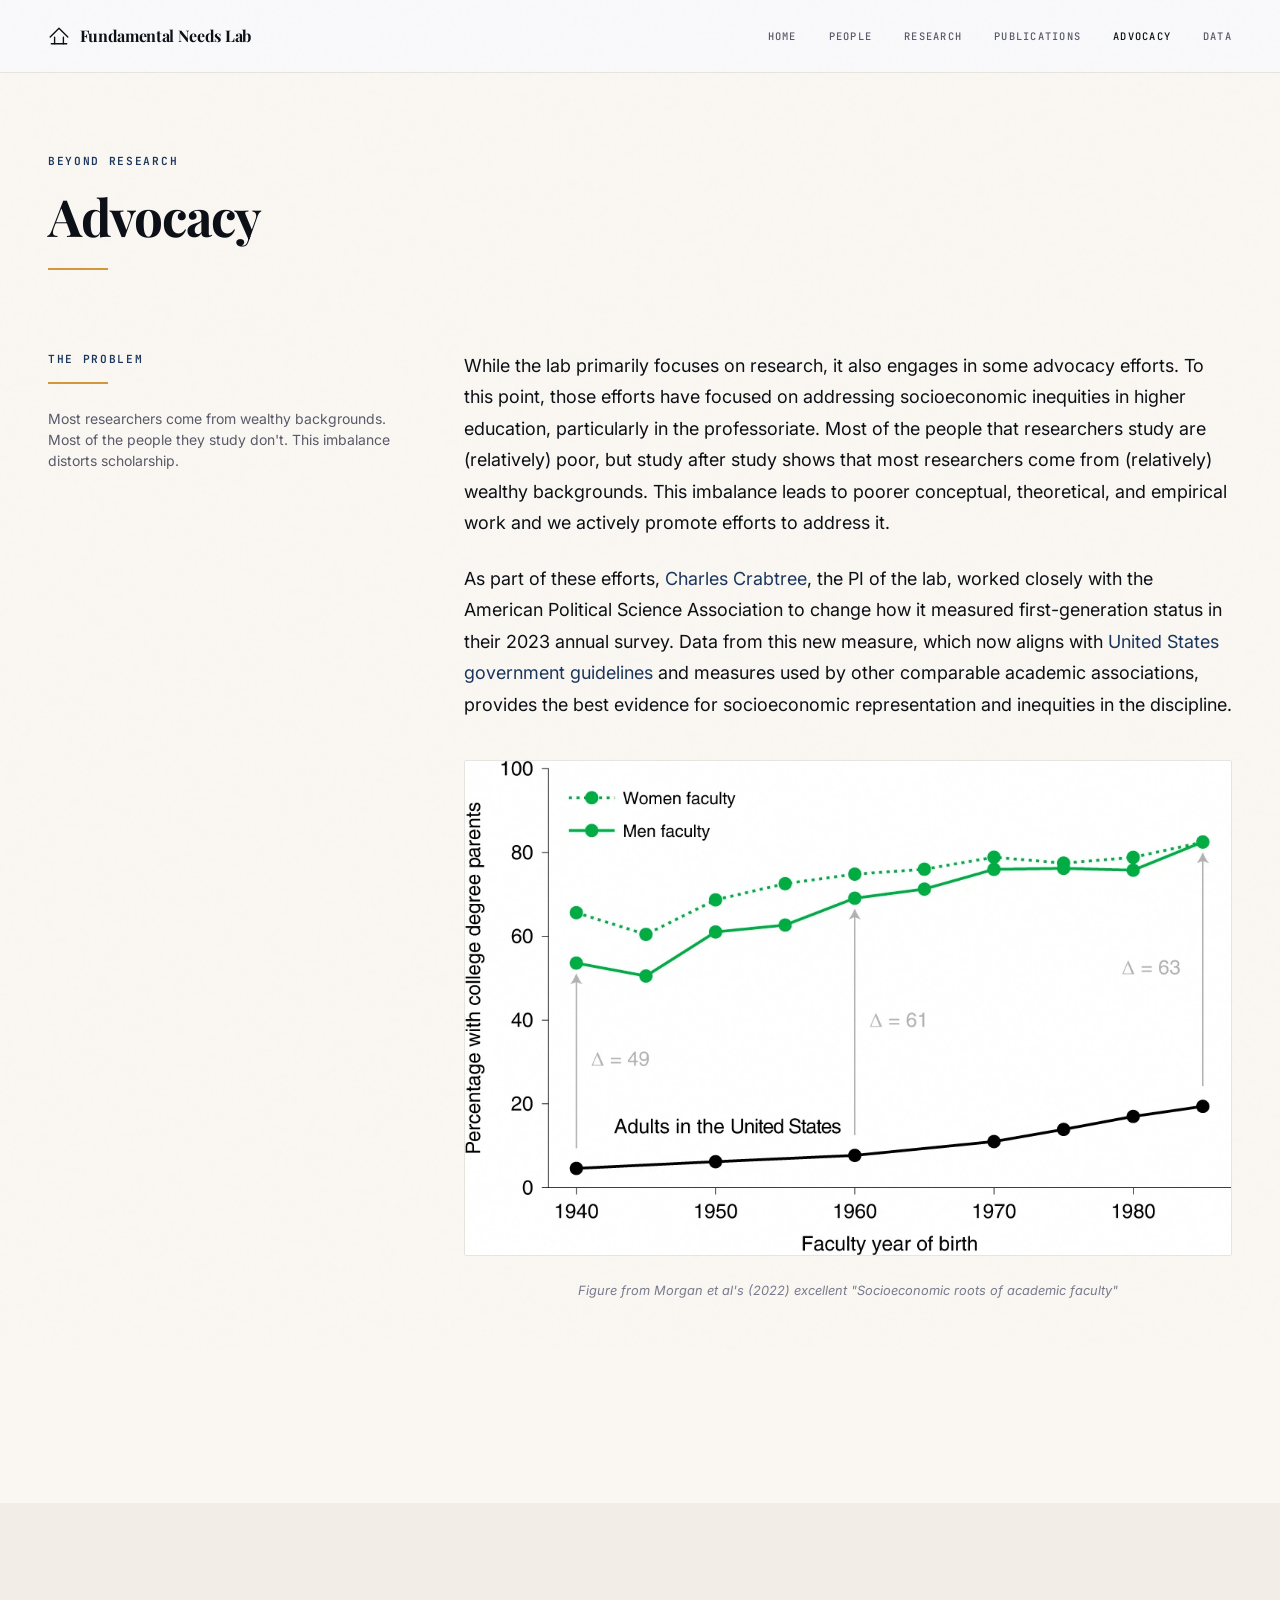
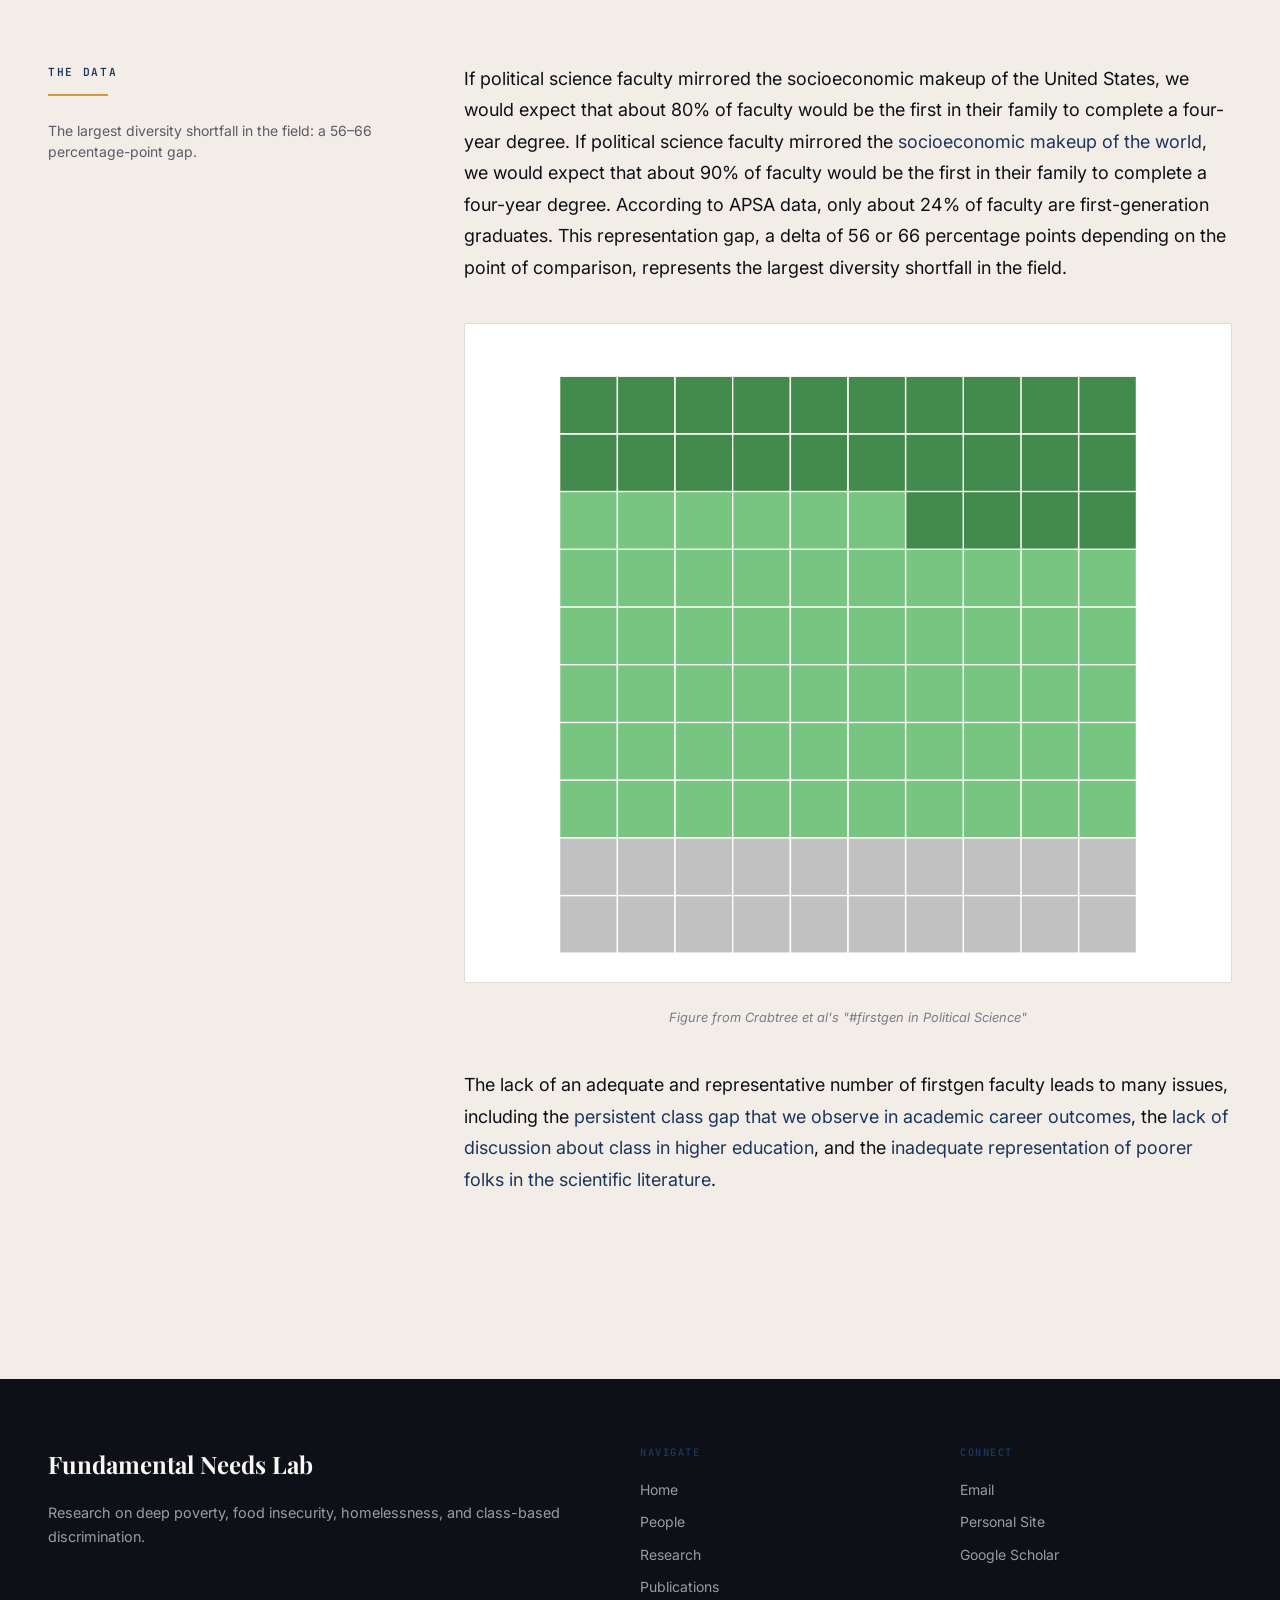
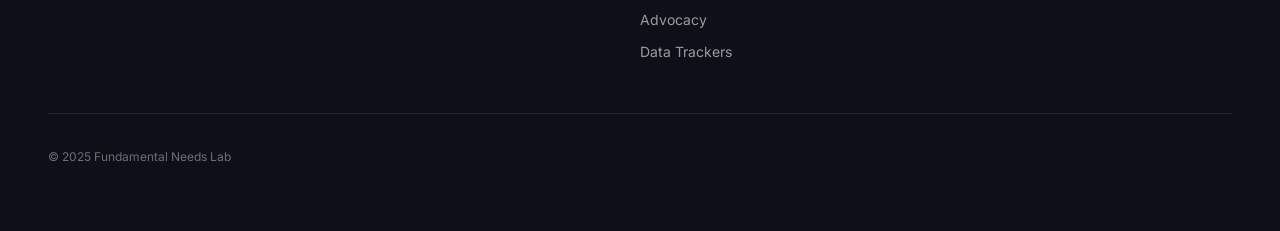
==== commit c692a1da: "New logo + distinctive indigo/amber color palette Logo: - Geometric shelter mark: roof peak + two pi" ====
--- a/advocacy.html
+++ b/advocacy.html
@@ -5,17 +5,18 @@
     <meta name="viewport" content="width=device-width, initial-scale=1.0">
     <title>Advocacy — Fundamental Needs Lab</title>
     <meta name="description" content="Advocacy efforts addressing socioeconomic inequities in higher education.">
+    <link rel="icon" type="image/svg+xml" href="images/favicon.svg">
     <link rel="preconnect" href="https://fonts.googleapis.com">
     <link rel="preconnect" href="https://fonts.gstatic.com" crossorigin>
     <link href="https://fonts.googleapis.com/css2?family=Inter:wght@400;500;600;700&family=JetBrains+Mono:wght@400;500;600&family=Playfair+Display:ital,wght@0,400;0,500;0,600;0,700;1,400;1,700&display=swap" rel="stylesheet">
-    <link rel="stylesheet" href="styles.css?v=4">
+    <link rel="stylesheet" href="styles.css?v=5">
 </head>
 <body>
     <div class="scroll-progress"></div>
     <div class="grain-overlay" aria-hidden="true"></div>
 
     <nav class="nav nav--solid"><div class="nav-inner">
-        <a href="index.html" class="nav-logo">Fundamental Needs Lab</a>
+        <a href="index.html" class="nav-logo"><svg class="nav-logo-mark" width="22" height="22" viewBox="0 0 40 40" fill="none" stroke="currentColor" stroke-width="2.5" stroke-linecap="round" stroke-linejoin="round"><path d="M4 22 L20 6 L36 22"/><line x1="12" y1="22" x2="12" y2="34"/><line x1="28" y1="22" x2="28" y2="34"/><line x1="6" y1="34" x2="34" y2="34"/></svg> Fundamental Needs Lab</a>
         <div class="nav-links">
             <a href="index.html" class="nav-link">Home</a>
             <a href="people.html" class="nav-link">People</a>
@@ -34,7 +35,7 @@
     <!-- Page Hero -->
     <div class="page-hero mc-container">
         <div class="fade-in">
-            <p class="editorial-label" style="color: var(--terracotta);">Beyond Research</p>
+            <p class="editorial-label" style="color: var(--accent);">Beyond Research</p>
             <h1 class="editorial-headline">Advocacy</h1>
             <hr class="editorial-rule-accent">
         </div>
@@ -46,7 +47,7 @@
             <div class="grid-12">
                 <!-- Sidebar -->
                 <div class="col-4 fade-in">
-                    <p class="editorial-label" style="color: var(--terracotta); margin-bottom: 0.75rem;">The Problem</p>
+                    <p class="editorial-label" style="color: var(--accent); margin-bottom: 0.75rem;">The Problem</p>
                     <hr class="editorial-rule-accent" style="margin-bottom: 1.5rem;">
                     <p class="editorial-caption">Most researchers come from wealthy backgrounds. Most of the people they study don't. This imbalance distorts scholarship.</p>
                 </div>
@@ -74,7 +75,7 @@
         <div class="mc-container">
             <div class="grid-12">
                 <div class="col-4 fade-in">
-                    <p class="editorial-label" style="color: var(--terracotta); margin-bottom: 0.75rem;">The Data</p>
+                    <p class="editorial-label" style="color: var(--accent); margin-bottom: 0.75rem;">The Data</p>
                     <hr class="editorial-rule-accent" style="margin-bottom: 1.5rem;">
                     <p class="editorial-caption">The largest diversity shortfall in the field: a 56–66 percentage-point gap.</p>
                 </div>
@@ -105,6 +106,6 @@
         </div>
         <hr class="footer-divider"><div class="footer-bottom"><p>&copy; 2025 Fundamental Needs Lab</p></div>
     </div></footer>
-    <script src="script.js?v=4"></script>
+    <script src="script.js?v=5"></script>
 </body>
 </html>
--- a/styles.css
+++ b/styles.css
@@ -4,20 +4,23 @@
    ======================================== */
 
 :root {
-    /* Palette */
-    --ink: #111118;
-    --ink-light: #1c1c28;
-    --parchment: #f9f9fb;
-    --cream: #f1f2f5;
-    --terracotta: #c45d3e;
-    --terracotta-dark: #a84d32;
-    --terracotta-light: #d4775e;
-    --warm-gray: #4a4a5a;
-    --warm-gray-light: #6b6b7e;
+    /* Palette — Deep Indigo + Warm Amber */
+    --ink: #0d1117;
+    --ink-light: #161b22;
+    --parchment: #faf7f2;
+    --cream: #f2ede6;
+    --accent: #1b365d;
+    --accent-dark: #142a4a;
+    --accent-light: #2a4f82;
+    --amber: #d4973b;
+    --amber-dark: #b8822f;
+    --amber-light: #e4ad55;
+    --warm-gray: #5a5a6a;
+    --warm-gray-light: #7a7a8e;
     --warm-gray-dark: #3a3a4a;
     --white: #ffffff;
-    --border: rgba(17, 17, 24, 0.08);
-    --border-light: rgba(17, 17, 24, 0.05);
+    --border: rgba(13, 17, 23, 0.08);
+    --border-light: rgba(13, 17, 23, 0.05);
 
     /* Fonts */
     --font-serif: 'Playfair Display', Georgia, serif;
@@ -51,8 +54,8 @@
 }
 
 ::selection {
-    background: var(--terracotta);
-    color: var(--white);
+    background: var(--accent);
+    color: var(--parchment);
 }
 
 a {
@@ -62,7 +65,7 @@
 }
 
 *:focus-visible {
-    outline: 2px solid var(--terracotta);
+    outline: 2px solid var(--accent);
     outline-offset: 2px;
 }
 
@@ -161,14 +164,14 @@
 .editorial-body a,
 .editorial-body-lg a,
 .prose-content a {
-    color: var(--terracotta);
+    color: var(--accent);
     text-decoration: none;
     transition: color 0.2s ease, text-decoration 0.2s ease;
 }
 .editorial-body a:hover,
 .editorial-body-lg a:hover,
 .prose-content a:hover {
-    color: var(--terracotta-dark);
+    color: var(--accent-dark);
     text-decoration: underline;
     text-underline-offset: 3px;
     text-decoration-thickness: 1px;
@@ -187,7 +190,7 @@
 .editorial-rule-accent {
     border: none;
     height: 2px;
-    background: var(--terracotta);
+    background: var(--amber);
     width: 60px;
     transform-origin: left;
 }
@@ -213,7 +216,7 @@
     left: 0;
     width: 100%;
     height: 2px;
-    background: var(--terracotta);
+    background: var(--accent);
     transform: scaleX(0);
     transform-origin: right;
     transition: transform 0.4s cubic-bezier(0.25, 0.1, 0.25, 1);
@@ -288,6 +291,16 @@
     text-decoration: none;
     transition: color 0.3s ease;
     letter-spacing: -0.02em;
+    display: flex;
+    align-items: center;
+    gap: 0.6rem;
+}
+.nav-logo-mark {
+    flex-shrink: 0;
+    transition: transform 0.4s cubic-bezier(0.34, 1.56, 0.64, 1);
+}
+.nav-logo:hover .nav-logo-mark {
+    transform: rotate(-5deg) scale(1.1);
 }
 
 .nav--transparent .nav-logo { color: var(--parchment); }
@@ -365,7 +378,7 @@
     display: block;
 }
 .mobile-menu a:hover,
-.mobile-menu a.active { color: var(--terracotta); }
+.mobile-menu a.active { color: var(--accent); }
 
 .mobile-menu-close {
     position: absolute;
@@ -399,7 +412,7 @@
 }
 
 .hero-dark .mc-container { position: relative; z-index: 1; }
-.hero-dark .editorial-label { color: var(--terracotta-light); margin-bottom: 2rem; }
+.hero-dark .editorial-label { color: var(--amber); margin-bottom: 2rem; }
 .hero-dark .editorial-mega { color: var(--parchment); margin-bottom: 1rem; }
 .hero-dark .editorial-mega.italic { font-style: italic; font-weight: 400; margin-bottom: 3rem; }
 .hero-dark .editorial-subhead { color: var(--parchment); max-width: 600px; }
@@ -437,7 +450,7 @@
     align-items: center;
     gap: 0.5rem;
     padding: 1rem 2rem;
-    background: var(--terracotta);
+    background: var(--amber);
     color: var(--white);
     font-family: var(--font-sans);
     font-weight: 600;
@@ -449,7 +462,7 @@
     cursor: pointer;
     transition: all 0.3s ease;
 }
-.btn-primary:hover { background: var(--terracotta-dark); color: var(--white); }
+.btn-primary:hover { background: var(--amber-dark); color: var(--white); }
 
 .btn-outline-light {
     display: inline-flex;
@@ -570,7 +583,7 @@
     font-weight: 600;
     letter-spacing: 0.15em;
     text-transform: uppercase;
-    color: var(--terracotta);
+    color: var(--accent);
     margin-bottom: 1rem;
 }
 
@@ -609,11 +622,11 @@
 .paper-list li:last-child { border-bottom: none; }
 .paper-list li strong { color: var(--ink); font-weight: 600; }
 .paper-list li a {
-    color: var(--terracotta);
+    color: var(--accent);
     text-decoration: none;
 }
 .paper-list li a:hover {
-    color: var(--terracotta-dark);
+    color: var(--accent-dark);
     text-decoration: underline;
     text-underline-offset: 3px;
     text-decoration-thickness: 1px;
@@ -627,7 +640,7 @@
     border-radius: 2px;
     transition: border-color 0.3s ease;
 }
-.research-figure img:hover { border-color: rgba(196, 93, 62, 0.3); }
+.research-figure img:hover { border-color: rgba(27, 54, 93, 0.3); }
 .research-figure figcaption {
     font-size: 0.8rem;
     color: var(--warm-gray-light);
@@ -648,11 +661,11 @@
 }
 .pub-entry p strong { color: var(--ink); }
 .pub-entry a {
-    color: var(--terracotta);
+    color: var(--accent);
     text-decoration: none;
 }
 .pub-entry a:hover {
-    color: var(--terracotta-dark);
+    color: var(--accent-dark);
     text-decoration: underline;
     text-underline-offset: 3px;
 }
@@ -710,7 +723,7 @@
     transition: color 0.3s ease;
 }
 .research-area:hover .research-num-digit {
-    color: rgba(196, 93, 62, 0.15);
+    color: rgba(27, 54, 93, 0.15);
 }
 .research-num-title {
     font-family: var(--font-serif);
@@ -756,11 +769,11 @@
 }
 .contact-card strong { color: var(--ink); }
 .contact-card a {
-    color: var(--terracotta);
+    color: var(--accent);
     text-decoration: none;
 }
 .contact-card a:hover {
-    color: var(--terracotta-dark);
+    color: var(--accent-dark);
     text-decoration: underline;
     text-underline-offset: 3px;
 }
@@ -791,7 +804,7 @@
     transition: all 0.2s ease;
 }
 .tracker-tab:hover { color: var(--ink); }
-.tracker-tab.active { color: var(--terracotta); border-bottom-color: var(--terracotta); }
+.tracker-tab.active { color: var(--accent); border-bottom-color: var(--accent); }
 
 .tracker-panel { display: none; }
 .tracker-panel.active { display: block; }
@@ -823,12 +836,12 @@
     color: var(--warm-gray);
     white-space: nowrap;
 }
-.year-slider-wrap input[type="range"] { flex: 1; accent-color: var(--terracotta); }
+.year-slider-wrap input[type="range"] { flex: 1; accent-color: var(--accent); }
 .year-slider-wrap .year-value {
     font-family: var(--font-mono);
     font-size: 0.85rem;
     font-weight: 700;
-    color: var(--terracotta);
+    color: var(--accent);
     min-width: 3rem;
     text-align: center;
 }
@@ -849,10 +862,10 @@
     user-select: none;
     white-space: nowrap;
 }
-.data-table th:hover { color: var(--terracotta); }
+.data-table th:hover { color: var(--accent); }
 .data-table th .sort-arrow { font-size: 0.6rem; margin-left: 0.25rem; }
 .data-table td { padding: 0.6rem 1rem; border-bottom: 1px solid var(--border-light); color: var(--warm-gray); }
-.data-table tr:hover td { background: rgba(196, 93, 62, 0.04); }
+.data-table tr:hover td { background: rgba(27, 54, 93, 0.04); }
 
 .table-search {
     width: 100%;
@@ -866,11 +879,11 @@
     background: var(--white);
     transition: border-color 0.2s ease;
 }
-.table-search:focus { outline: none; border-color: var(--terracotta); }
+.table-search:focus { outline: none; border-color: var(--accent); }
 
 .caveats {
     border: 1px solid var(--border);
-    border-left: 3px solid var(--terracotta);
+    border-left: 3px solid var(--accent);
     padding: 1.5rem 2rem;
     border-radius: 0 2px 2px 0;
     margin: 2rem 0;
@@ -882,16 +895,16 @@
     font-weight: 600;
     letter-spacing: 0.12em;
     text-transform: uppercase;
-    color: var(--terracotta);
+    color: var(--accent);
     margin-bottom: 0.75rem;
 }
 .caveats p, .caveats ul { font-size: 0.875rem; line-height: 1.7; color: var(--warm-gray); margin-bottom: 0.5rem; }
 .caveats ul { padding-left: 1.25rem; }
 .caveats li { margin-bottom: 0.35rem; }
-.caveats a { color: var(--terracotta); text-decoration: underline; text-underline-offset: 2px; }
+.caveats a { color: var(--accent); text-decoration: underline; text-underline-offset: 2px; }
 
 .data-source { font-size: 0.8rem; color: var(--warm-gray-light); margin-top: 1.5rem; }
-.data-source a { color: var(--terracotta); text-decoration: underline; text-underline-offset: 2px; }
+.data-source a { color: var(--accent); text-decoration: underline; text-underline-offset: 2px; }
 
 .loading { text-align: center; padding: 3rem; color: var(--warm-gray-light); font-size: 0.9rem; }
 .loading::after {
@@ -901,7 +914,7 @@
     height: 24px;
     margin: 1rem auto 0;
     border: 2px solid var(--border);
-    border-top-color: var(--terracotta);
+    border-top-color: var(--accent);
     border-radius: 50%;
     animation: spin 0.8s linear infinite;
 }
@@ -919,7 +932,7 @@
     border: 1px solid var(--border-light); border-radius: 2px; overflow: hidden;
 }
 .bar-fill {
-    height: 100%; background: linear-gradient(90deg, var(--terracotta), var(--terracotta-light));
+    height: 100%; background: linear-gradient(90deg, var(--accent), var(--amber));
     border-radius: 2px; transition: width 0.5s ease; min-width: 2px;
 }
 .bar-value { width: 60px; padding-left: 0.5rem; color: var(--warm-gray-light); font-size: 0.75rem; flex-shrink: 0; }
@@ -967,7 +980,7 @@
     font-weight: 600;
     letter-spacing: 0.15em;
     text-transform: uppercase;
-    color: var(--terracotta);
+    color: var(--accent);
     margin-bottom: 1rem;
 }
 
@@ -1008,7 +1021,7 @@
     top: 0;
     left: 0;
     height: 2px;
-    background: var(--terracotta);
+    background: var(--amber);
     z-index: 10001;
     width: 0%;
     transition: none;
@@ -1041,7 +1054,7 @@
 }
 .btn-primary:hover {
     transform: translateY(-3px) scale(1.03);
-    box-shadow: 0 8px 30px rgba(196, 93, 62, 0.3);
+    box-shadow: 0 8px 30px rgba(212, 151, 59, 0.3);
 }
 .btn-outline-light:hover {
     transform: translateY(-3px) scale(1.03);
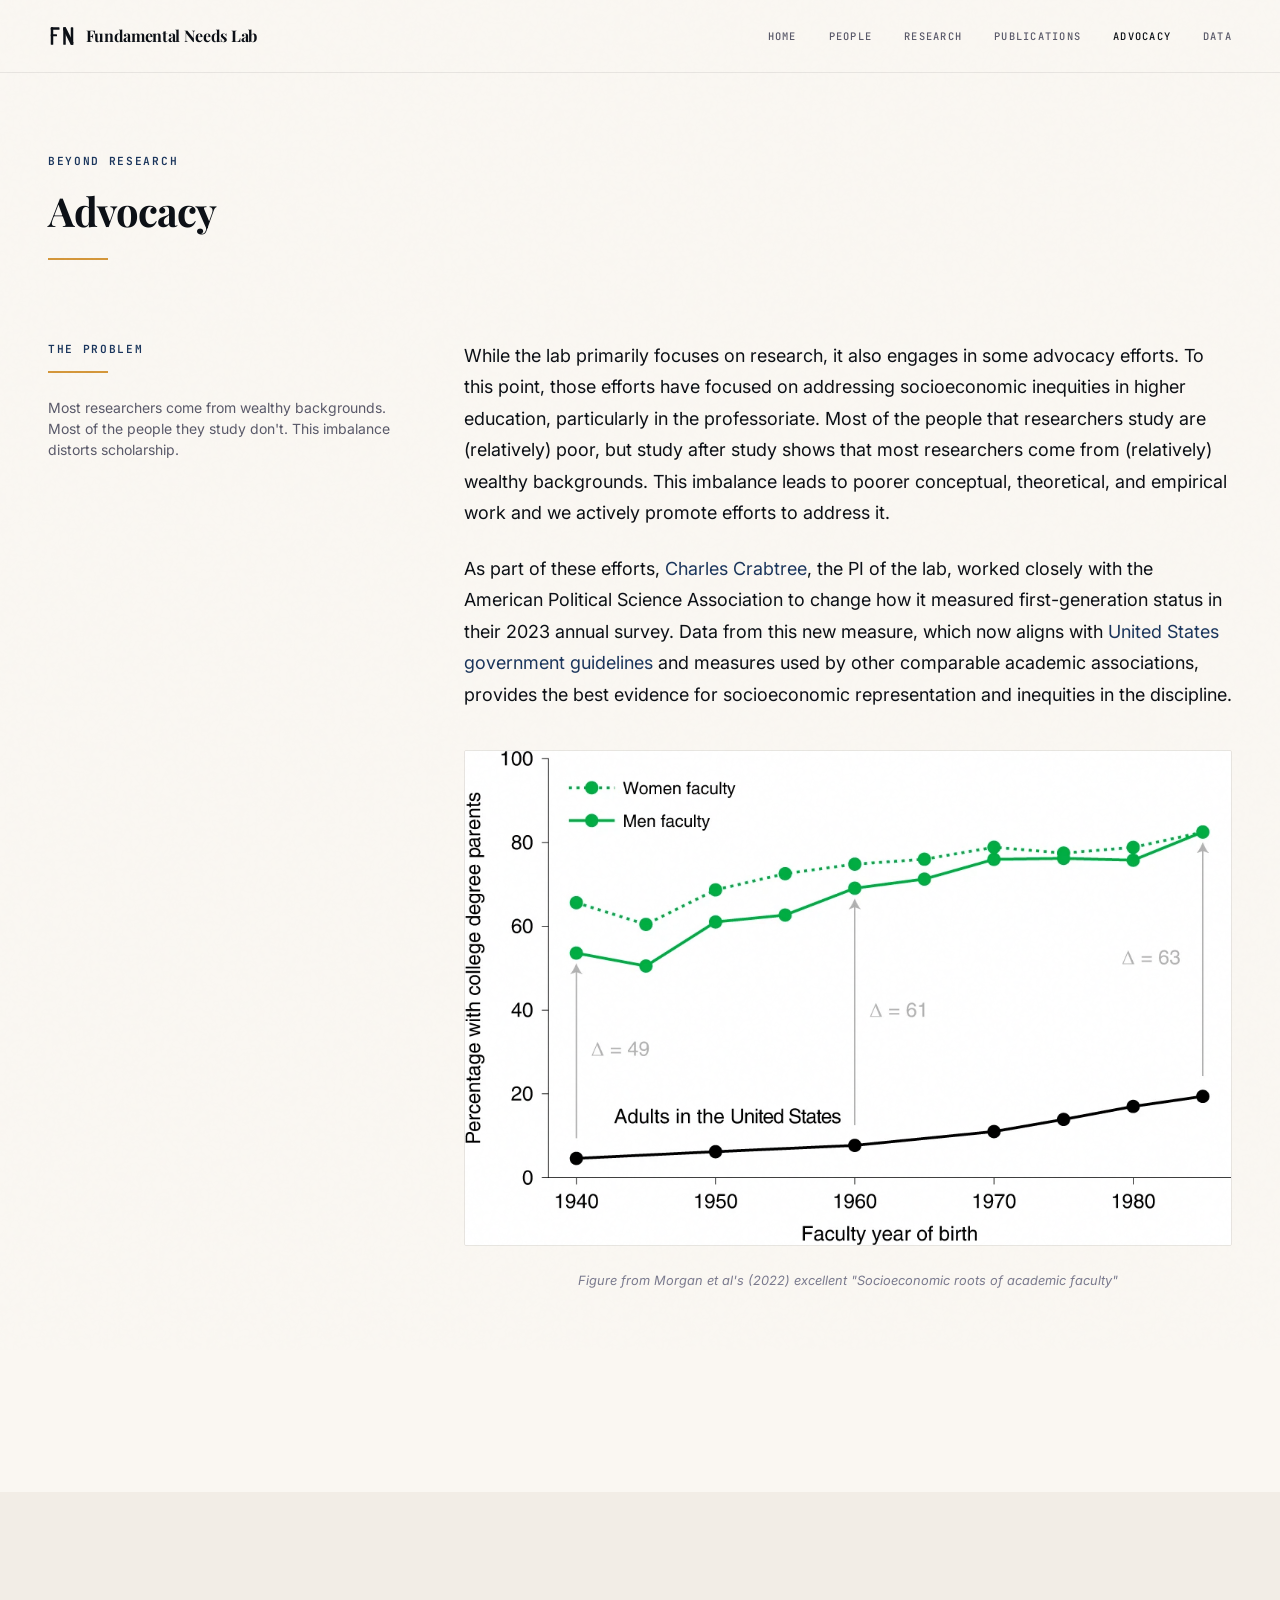
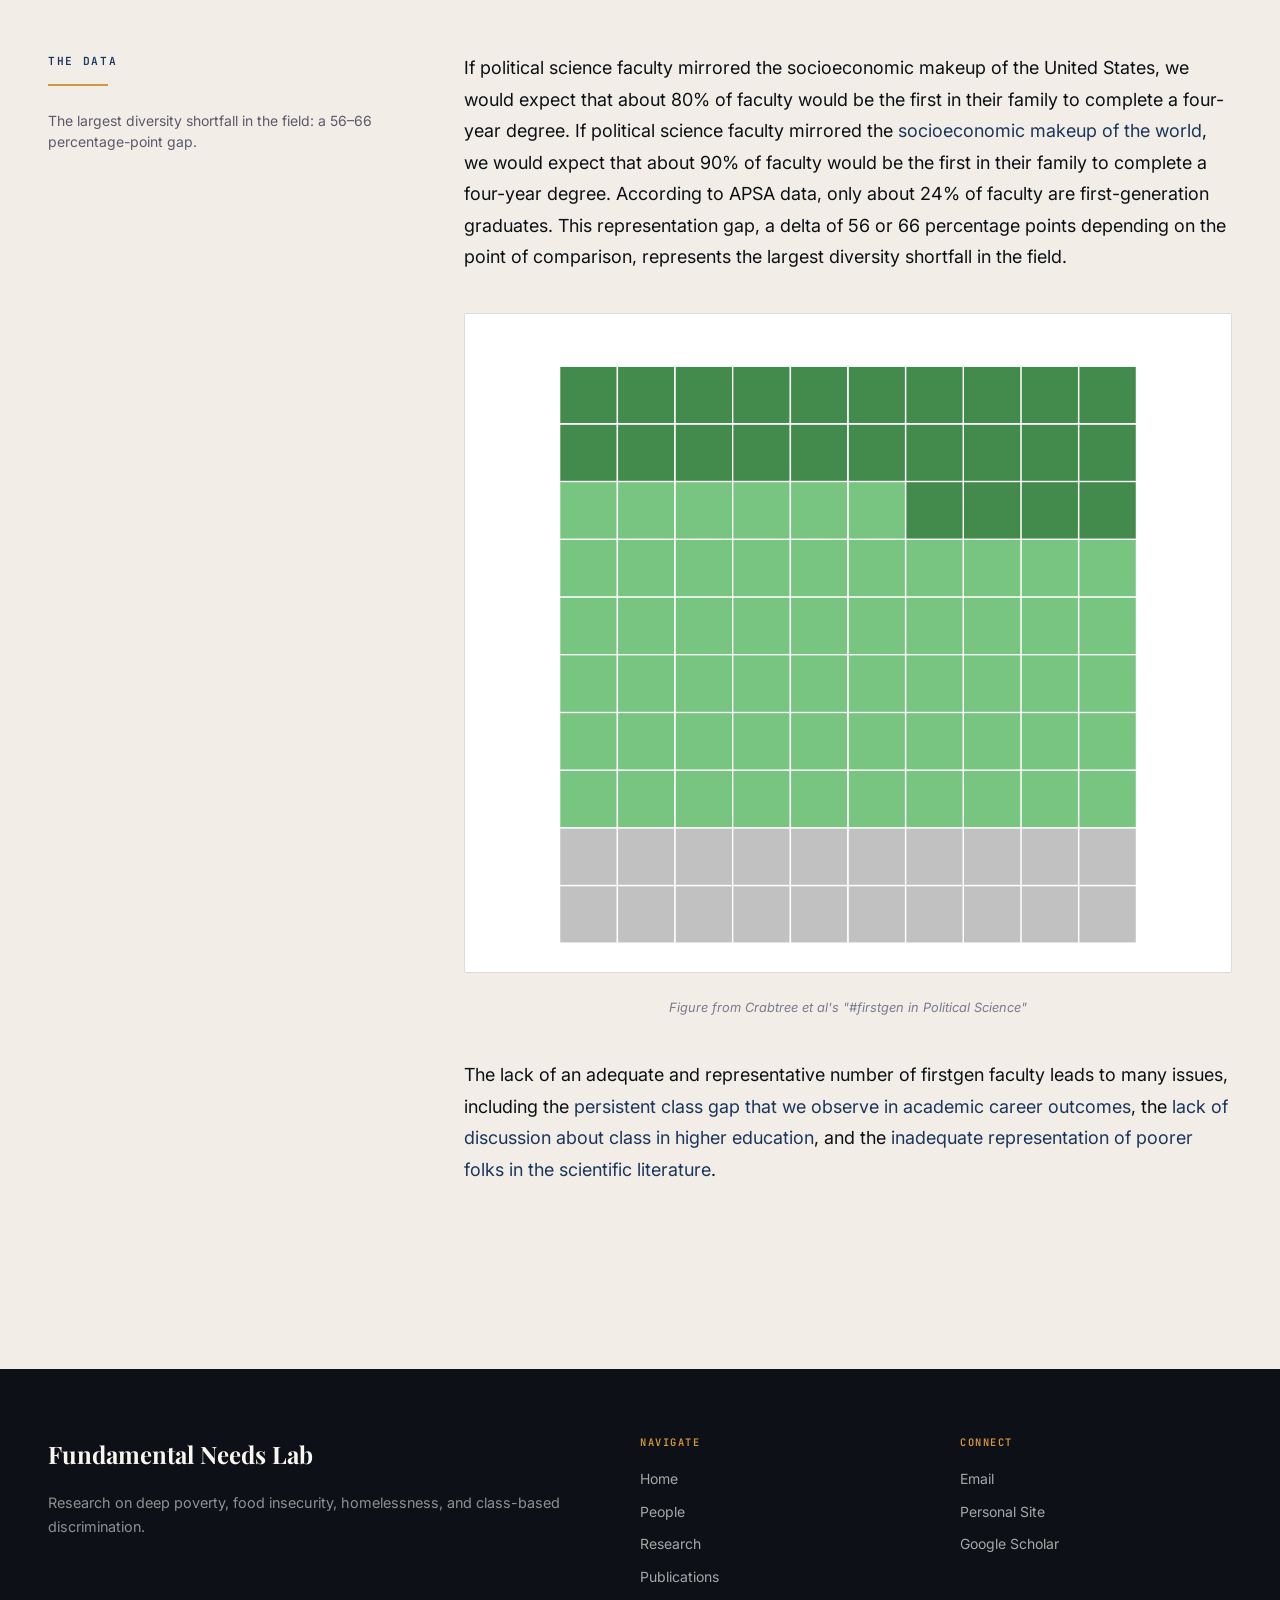
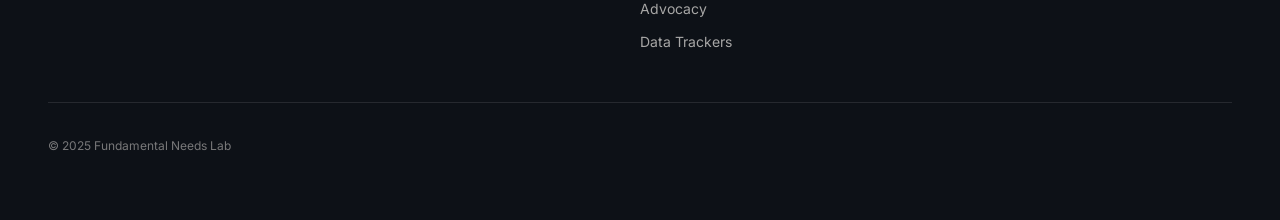
==== commit 2ba87afd: "Fix contrast, typography, map, data labels, research statuses, logo Visual fixes: - Footer: boost te" ====
--- a/advocacy.html
+++ b/advocacy.html
@@ -16,7 +16,7 @@
     <div class="grain-overlay" aria-hidden="true"></div>
 
     <nav class="nav nav--solid"><div class="nav-inner">
-        <a href="index.html" class="nav-logo"><svg class="nav-logo-mark" width="22" height="22" viewBox="0 0 40 40" fill="none" stroke="currentColor" stroke-width="2.5" stroke-linecap="round" stroke-linejoin="round"><path d="M4 22 L20 6 L36 22"/><line x1="12" y1="22" x2="12" y2="34"/><line x1="28" y1="22" x2="28" y2="34"/><line x1="6" y1="34" x2="34" y2="34"/></svg> Fundamental Needs Lab</a>
+        <a href="index.html" class="nav-logo"><svg class="nav-logo-mark" width="28" height="20" viewBox="0 0 40 32" fill="currentColor"><rect x="2" y="2" width="4" height="28" rx="1"/><rect x="2" y="2" width="14" height="4" rx="1"/><rect x="2" y="13" width="10" height="3.5" rx="1"/><rect x="22" y="2" width="4" height="28" rx="1"/><rect x="34" y="2" width="4" height="28" rx="1"/><polygon points="22,2 26,2 38,26 38,30 34,30 22,6"/></svg> Fundamental Needs Lab</a>
         <div class="nav-links">
             <a href="index.html" class="nav-link">Home</a>
             <a href="people.html" class="nav-link">People</a>
--- a/styles.css
+++ b/styles.css
@@ -120,10 +120,10 @@
 
 .editorial-headline {
     font-family: var(--font-serif);
-    font-size: clamp(2rem, 4vw, 3.5rem);
+    font-size: clamp(1.75rem, 3.5vw, 2.5rem);
     font-weight: 700;
-    line-height: 1.1;
-    letter-spacing: -0.025em;
+    line-height: 1.15;
+    letter-spacing: -0.02em;
 }
 
 .editorial-subhead {
@@ -141,8 +141,8 @@
 }
 
 .editorial-body-lg {
-    font-size: clamp(1.25rem, 2vw, 1.5rem);
-    line-height: 1.65;
+    font-size: clamp(1.1rem, 1.5vw, 1.25rem);
+    line-height: 1.7;
     color: var(--ink);
 }
 
@@ -268,7 +268,7 @@
 }
 
 .nav--solid {
-    background: rgba(249, 249, 251, 0.95);
+    background: rgba(250, 247, 242, 0.95);
     backdrop-filter: blur(8px);
     -webkit-backdrop-filter: blur(8px);
     box-shadow: 0 1px 0 rgba(17, 17, 24, 0.08);
@@ -398,48 +398,116 @@
 }
 
 /* ========================================
-   Dark Hero (Homepage)
-   ======================================== */
-.hero-dark {
+   Photo Hero (Homepage)
+   ======================================== */
+.hero-photo {
     position: relative;
-    min-height: 100vh;
+    min-height: 85vh;
     display: flex;
-    flex-direction: column;
-    justify-content: flex-end;
-    background: var(--ink);
+    align-items: center;
+    justify-content: center;
     overflow: hidden;
-    padding-bottom: 4rem;
-}
-
-.hero-dark .mc-container { position: relative; z-index: 1; }
-.hero-dark .editorial-label { color: var(--amber); margin-bottom: 2rem; }
-.hero-dark .editorial-mega { color: var(--parchment); margin-bottom: 1rem; }
-.hero-dark .editorial-mega.italic { font-style: italic; font-weight: 400; margin-bottom: 3rem; }
-.hero-dark .editorial-subhead { color: var(--parchment); max-width: 600px; }
-
-.hero-bottom {
+    text-align: center;
+}
+
+/* Slideshow images */
+.hero-slide {
+    position: absolute;
+    inset: 0;
+    background-size: cover;
+    background-position: center;
+    opacity: 0;
+    transition: opacity 1.5s ease;
+    /* Subtle slow zoom */
+    animation: heroZoom 20s ease infinite alternate;
+}
+.hero-slide.active {
+    opacity: 1;
+}
+@keyframes heroZoom {
+    from { transform: scale(1); }
+    to { transform: scale(1.06); }
+}
+
+/* Dark overlay for text readability */
+.hero-photo::after {
+    content: '';
+    position: absolute;
+    inset: 0;
+    background: linear-gradient(
+        to bottom,
+        rgba(13, 17, 23, 0.55) 0%,
+        rgba(13, 17, 23, 0.7) 100%
+    );
+    z-index: 1;
+}
+
+.hero-photo .mc-container {
+    position: relative;
+    z-index: 2;
+}
+
+.hero-photo h1 {
+    font-family: var(--font-serif);
+    font-size: clamp(2.5rem, 6vw, 5rem);
+    font-weight: 700;
+    letter-spacing: -0.03em;
+    line-height: 1.1;
+    color: #fff;
+    margin-bottom: 1.25rem;
+    text-shadow: 0 2px 20px rgba(0,0,0,0.3);
+}
+
+.hero-photo p {
+    font-size: 1.1rem;
+    color: rgba(255,255,255,0.85);
+    max-width: 520px;
+    margin: 0 auto 2.5rem;
+    line-height: 1.7;
+}
+
+.hero-photo .btn-primary {
+    background: var(--amber);
+}
+.hero-photo .btn-primary:hover {
+    background: var(--amber-dark);
+}
+
+/* Slide indicators */
+.hero-indicators {
+    position: absolute;
+    bottom: 2rem;
+    left: 50%;
+    transform: translateX(-50%);
+    z-index: 3;
     display: flex;
-    flex-direction: column;
-    gap: 2rem;
-    margin-top: 3rem;
-}
-@media (min-width: 768px) {
-    .hero-bottom {
-        flex-direction: row;
-        align-items: flex-end;
-        justify-content: space-between;
-    }
-}
-
-.hero-cta-group { display: flex; gap: 1rem; flex-wrap: wrap; }
-
-.hero-scroll-line {
+    gap: 0.5rem;
+}
+.hero-dot {
+    width: 8px;
+    height: 8px;
+    border-radius: 50%;
+    background: rgba(255,255,255,0.3);
+    border: none;
+    cursor: pointer;
+    transition: all 0.4s cubic-bezier(0.34, 1.56, 0.64, 1);
+    padding: 0;
+}
+.hero-dot.active {
+    background: var(--amber);
+    transform: scale(1.3);
+}
+
+/* Photo credit */
+.hero-credit {
     position: absolute;
-    bottom: 0;
-    left: 50%;
-    width: 1px;
-    height: 64px;
-    background: rgba(249, 249, 251, 0.2);
+    bottom: 2rem;
+    right: 2rem;
+    z-index: 3;
+    font-size: 0.6rem;
+    color: rgba(255,255,255,0.3);
+    font-family: var(--font-mono);
+    letter-spacing: 0.05em;
 }
 
 /* ========================================
@@ -571,7 +639,7 @@
 
 .person-card h3 {
     font-family: var(--font-serif);
-    font-size: 1.25rem;
+    font-size: 1.1rem;
     font-weight: 700;
     margin-bottom: 0.35rem;
     color: var(--ink);
@@ -602,9 +670,9 @@
 
 .research-area h3 {
     font-family: var(--font-serif);
-    font-size: 1.35rem;
+    font-size: 1.15rem;
     font-weight: 700;
-    margin-bottom: 1.5rem;
+    margin-bottom: 1.25rem;
     color: var(--ink);
 }
 
@@ -727,10 +795,11 @@
 }
 .research-num-title {
     font-family: var(--font-serif);
-    font-size: 1.25rem;
+    font-size: 1.1rem;
     font-weight: 700;
     color: var(--ink);
-    padding-top: 0.75rem;
+    padding-top: 0.5rem;
+    line-height: 1.4;
 }
 .pub-journal { font-style: italic; color: var(--ink) !important; }
 .pub-doi { font-size: 0.8rem !important; color: var(--warm-gray-light) !important; }
@@ -824,6 +893,7 @@
     border: 1px solid var(--border);
     margin-bottom: 2rem;
     background: var(--cream);
+    overflow: hidden;
 }
 
 .year-slider-wrap { display: flex; align-items: center; gap: 1rem; margin-bottom: 2rem; }
@@ -942,7 +1012,7 @@
    ======================================== */
 .footer {
     background: var(--ink);
-    color: rgba(249, 249, 251, 0.7);
+    color: rgba(250, 247, 242, 0.75);
     padding: 4rem 0;
 }
 .footer-inner {
@@ -971,7 +1041,7 @@
 .footer-brand-block p {
     font-size: 0.9rem;
     line-height: 1.65;
-    color: rgba(249, 249, 251, 0.6);
+    color: rgba(250, 247, 242, 0.55);
 }
 
 .footer-section-label {
@@ -980,18 +1050,18 @@
     font-weight: 600;
     letter-spacing: 0.15em;
     text-transform: uppercase;
-    color: var(--accent);
+    color: var(--amber);
     margin-bottom: 1rem;
 }
 
 .footer-links { display: flex; flex-direction: column; gap: 0.5rem; }
 .footer-links a {
     font-size: 0.875rem;
-    color: rgba(249, 249, 251, 0.6);
+    color: rgba(250, 247, 242, 0.65);
     text-decoration: none;
     transition: color 0.2s ease;
 }
-.footer-links a:hover { color: var(--parchment); }
+.footer-links a:hover { color: #fff; }
 
 .footer-divider {
     border: none;
@@ -1007,7 +1077,7 @@
     align-items: center;
     text-align: center;
     font-size: 0.75rem;
-    color: rgba(249, 249, 251, 0.4);
+    color: rgba(250, 247, 242, 0.45);
 }
 @media (min-width: 768px) {
     .footer-bottom { flex-direction: row; justify-content: space-between; text-align: left; }
@@ -1032,13 +1102,17 @@
    ======================================== */
 .fade-in {
     opacity: 0;
-    transform: translateY(40px);
-    transition: opacity 0.8s cubic-bezier(0.16, 1, 0.3, 1),
-                transform 0.8s cubic-bezier(0.34, 1.56, 0.64, 1);
+    transform: translateY(24px);
+    transition: opacity 0.6s cubic-bezier(0.16, 1, 0.3, 1),
+                transform 0.7s cubic-bezier(0.34, 1.56, 0.64, 1);
 }
 .fade-in.visible {
     opacity: 1;
     transform: translateY(0);
+}
+/* Fallback: show everything if JS hasn't run after 2s */
+@media (scripting: none) {
+    .fade-in { opacity: 1; transform: none; }
 }
 
 .fade-in-d1 { transition-delay: 0.08s; }
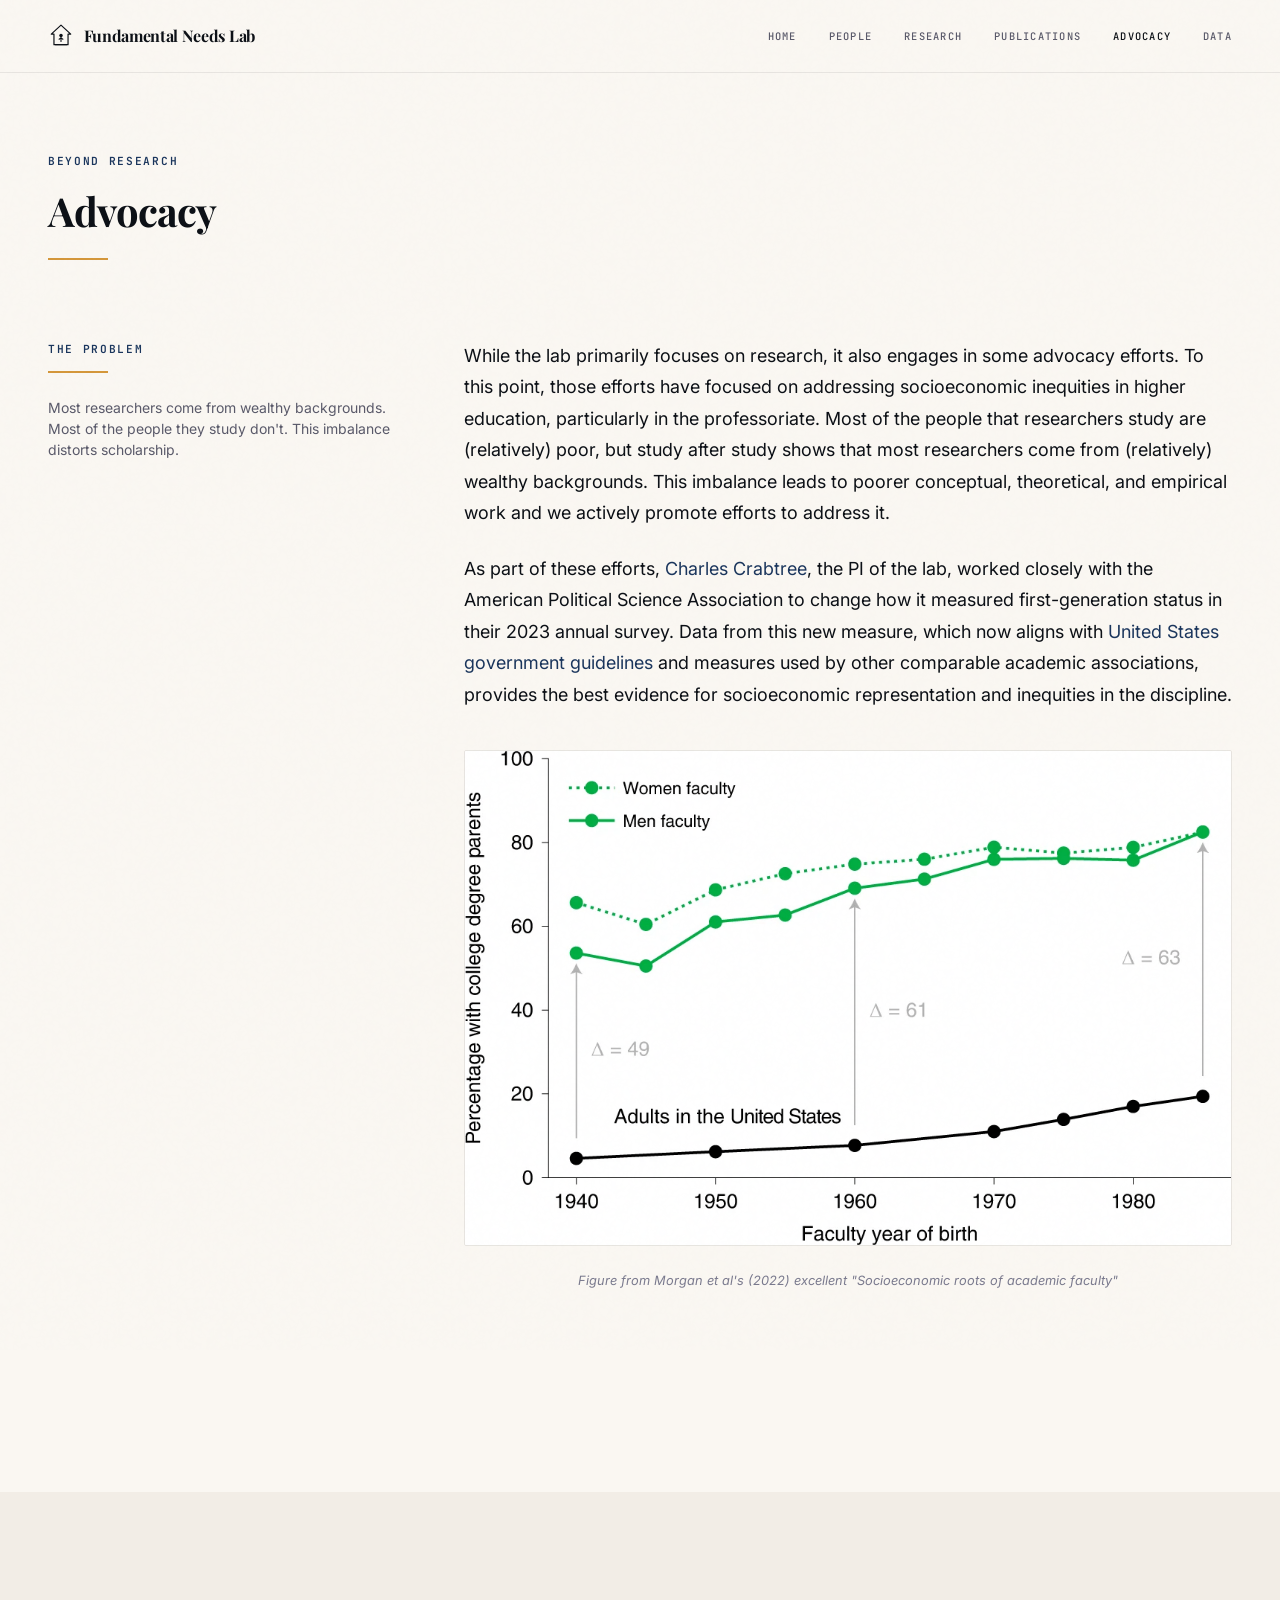
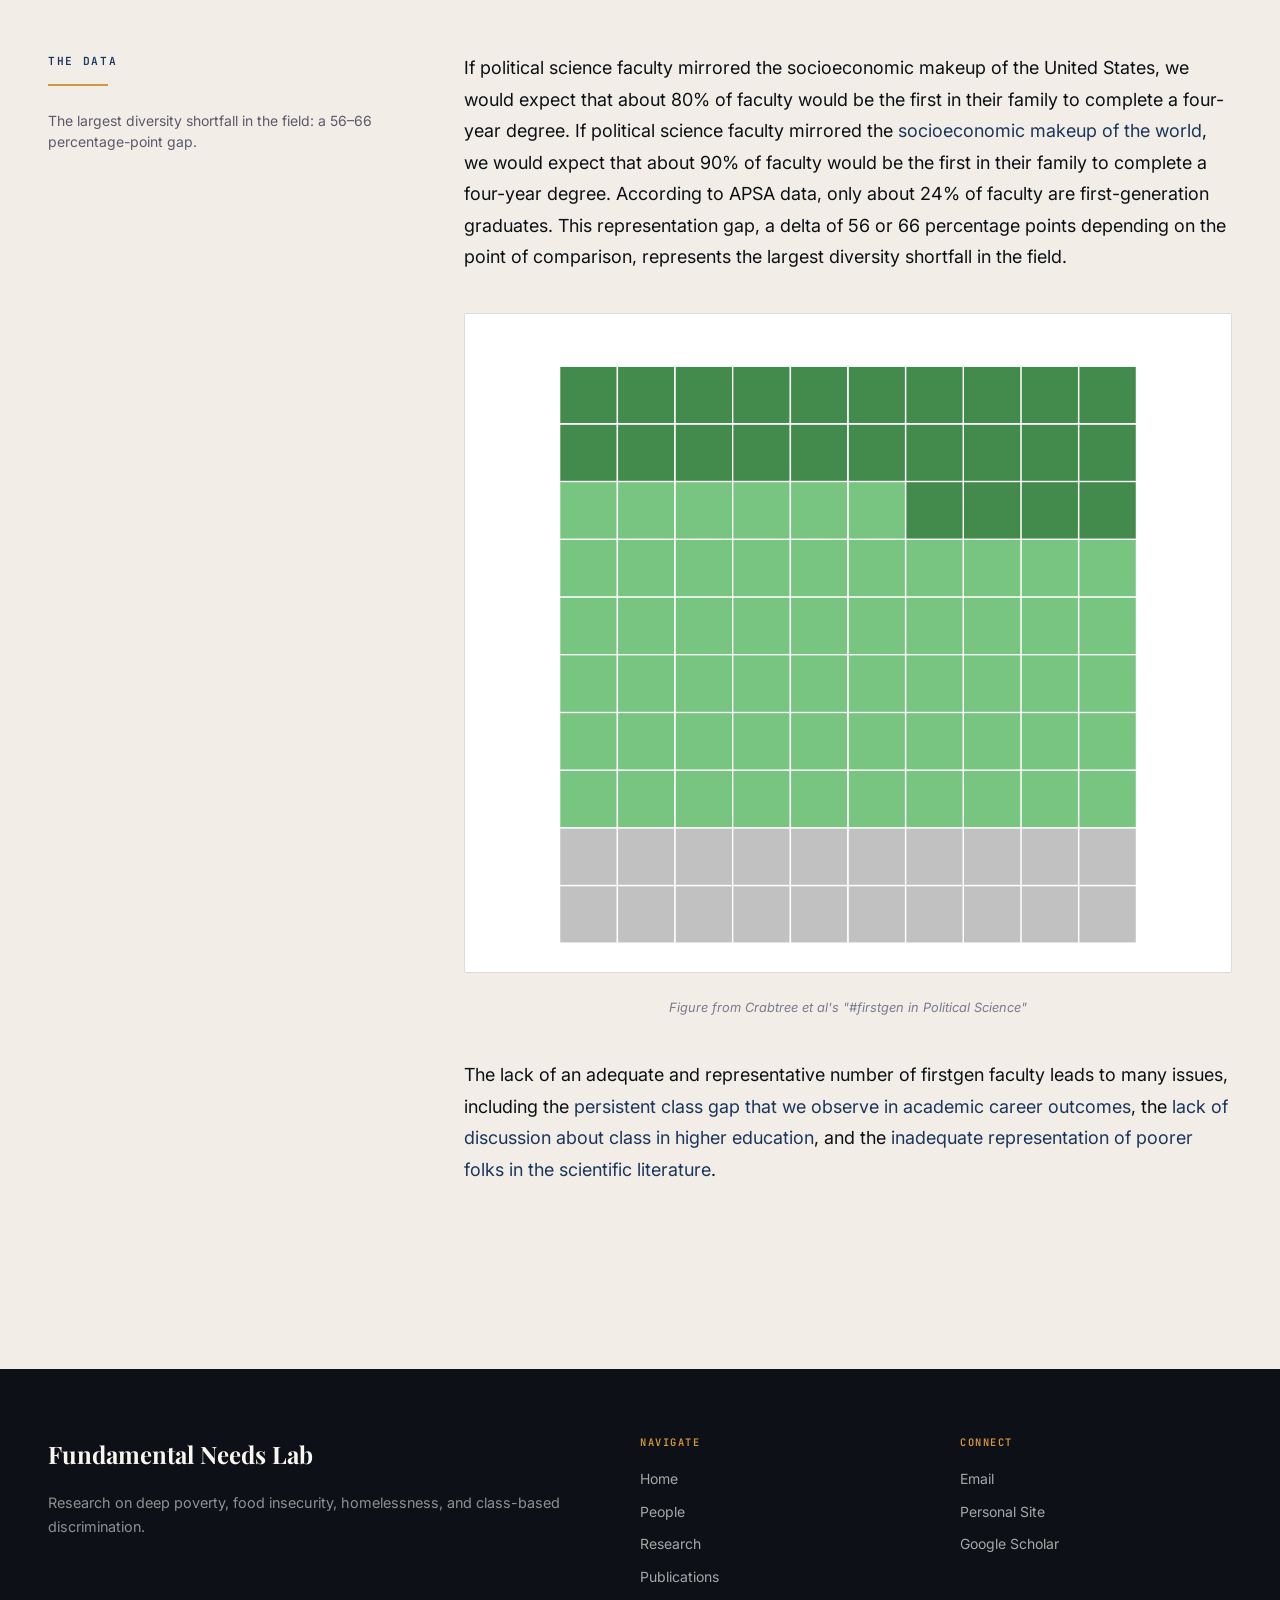
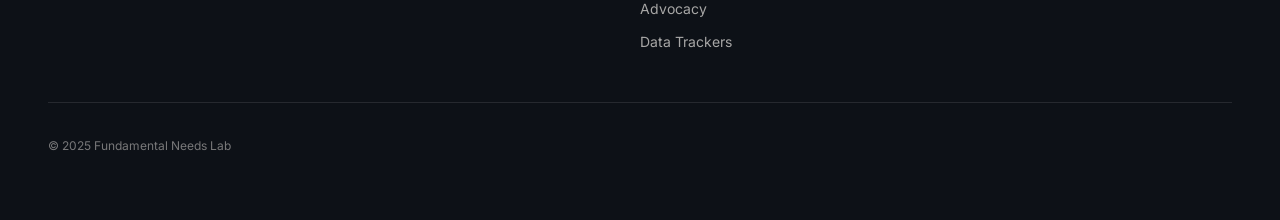
==== commit 8dd29b29: "Replace FN monogram with shelter+person logo mark New mark: a clean-line shelter (roof peak + walls " ====
--- a/advocacy.html
+++ b/advocacy.html
@@ -16,7 +16,7 @@
     <div class="grain-overlay" aria-hidden="true"></div>
 
     <nav class="nav nav--solid"><div class="nav-inner">
-        <a href="index.html" class="nav-logo"><svg class="nav-logo-mark" width="28" height="20" viewBox="0 0 40 32" fill="currentColor"><rect x="2" y="2" width="4" height="28" rx="1"/><rect x="2" y="2" width="14" height="4" rx="1"/><rect x="2" y="13" width="10" height="3.5" rx="1"/><rect x="22" y="2" width="4" height="28" rx="1"/><rect x="34" y="2" width="4" height="28" rx="1"/><polygon points="22,2 26,2 38,26 38,30 34,30 22,6"/></svg> Fundamental Needs Lab</a>
+        <a href="index.html" class="nav-logo"><svg class="nav-logo-mark" width="26" height="26" viewBox="0 0 48 48" fill="none"><path d="M24 4L6 20.5h5V40h26V20.5h5L24 4z" stroke="currentColor" stroke-width="2.2" fill="none" stroke-linejoin="round"/><circle cx="24" cy="23" r="3.2" fill="currentColor"/><path d="M24 26.5v7.5M20.5 30l3.5-2.5 3.5 2.5" stroke="currentColor" stroke-width="2" stroke-linecap="round" stroke-linejoin="round"/><line x1="14" y1="40" x2="34" y2="40" stroke="currentColor" stroke-width="2.2" stroke-linecap="round"/></svg> Fundamental Needs Lab</a>
         <div class="nav-links">
             <a href="index.html" class="nav-link">Home</a>
             <a href="people.html" class="nav-link">People</a>
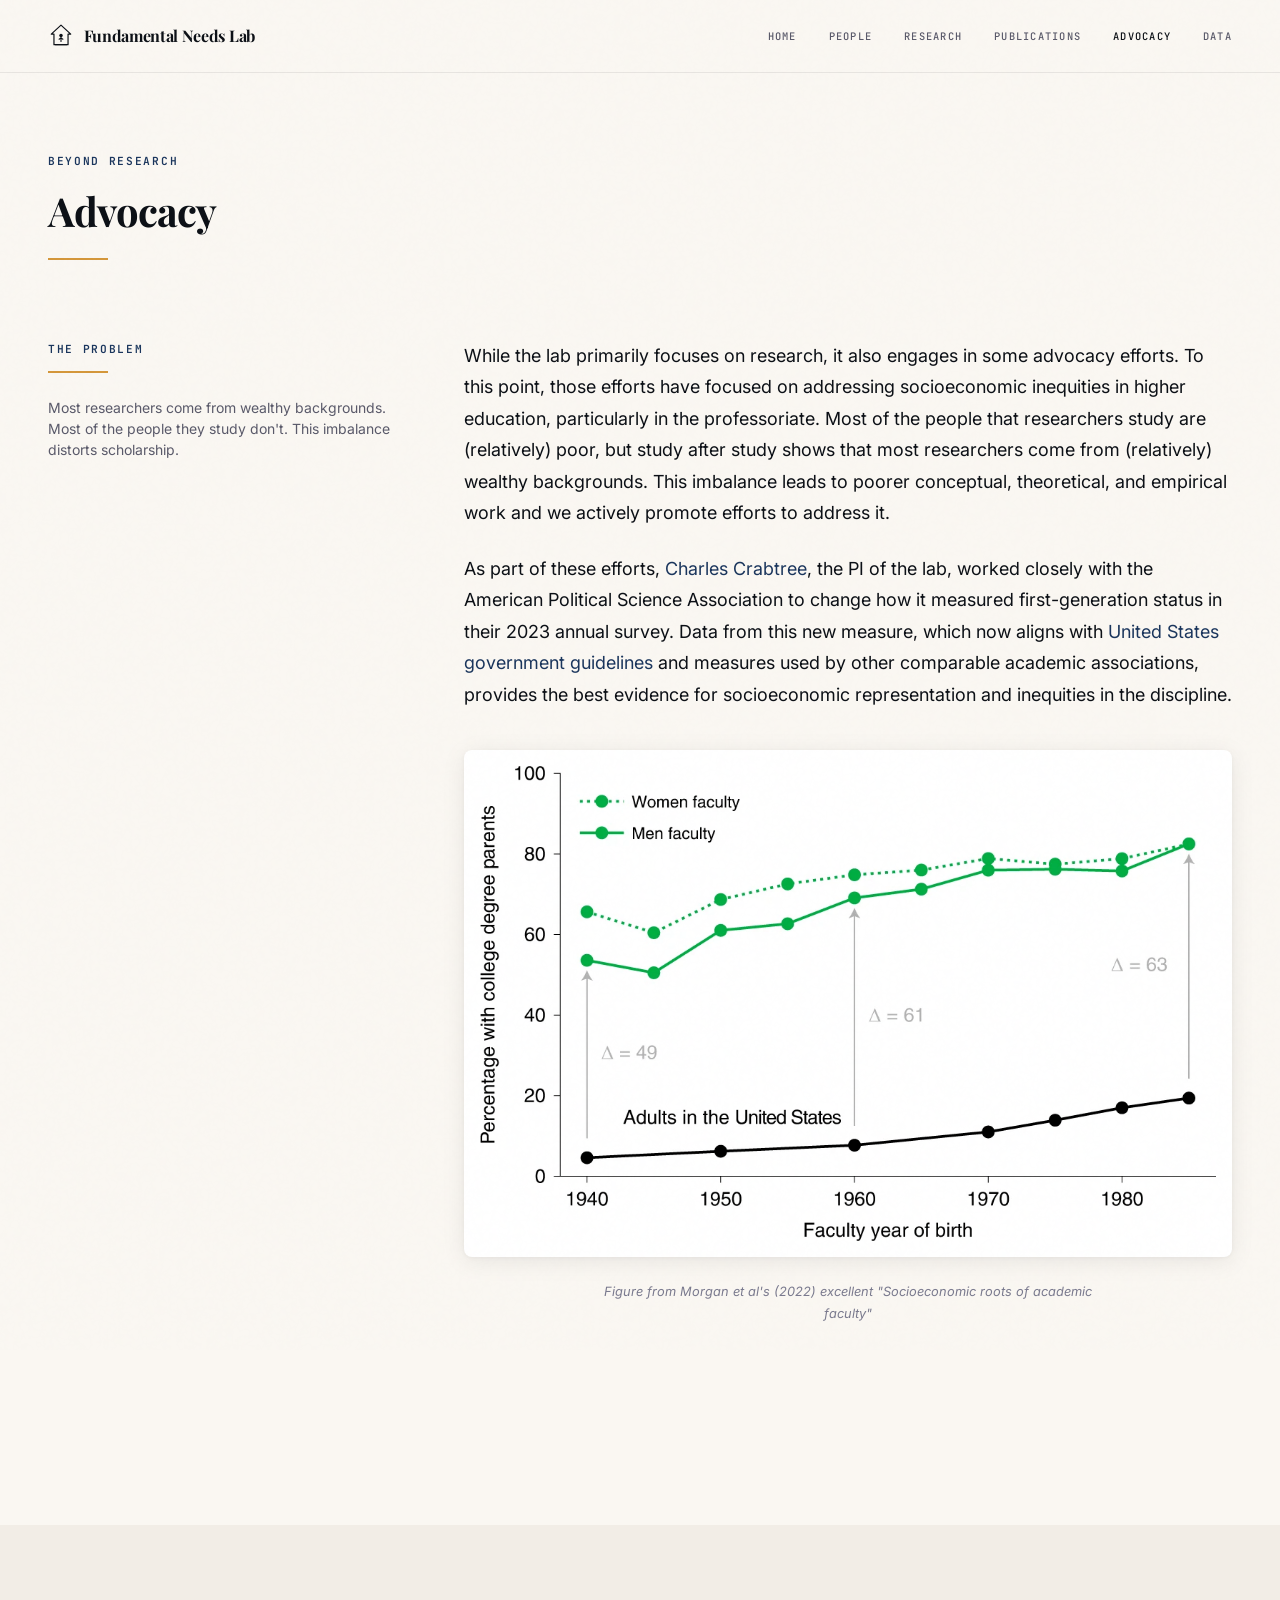
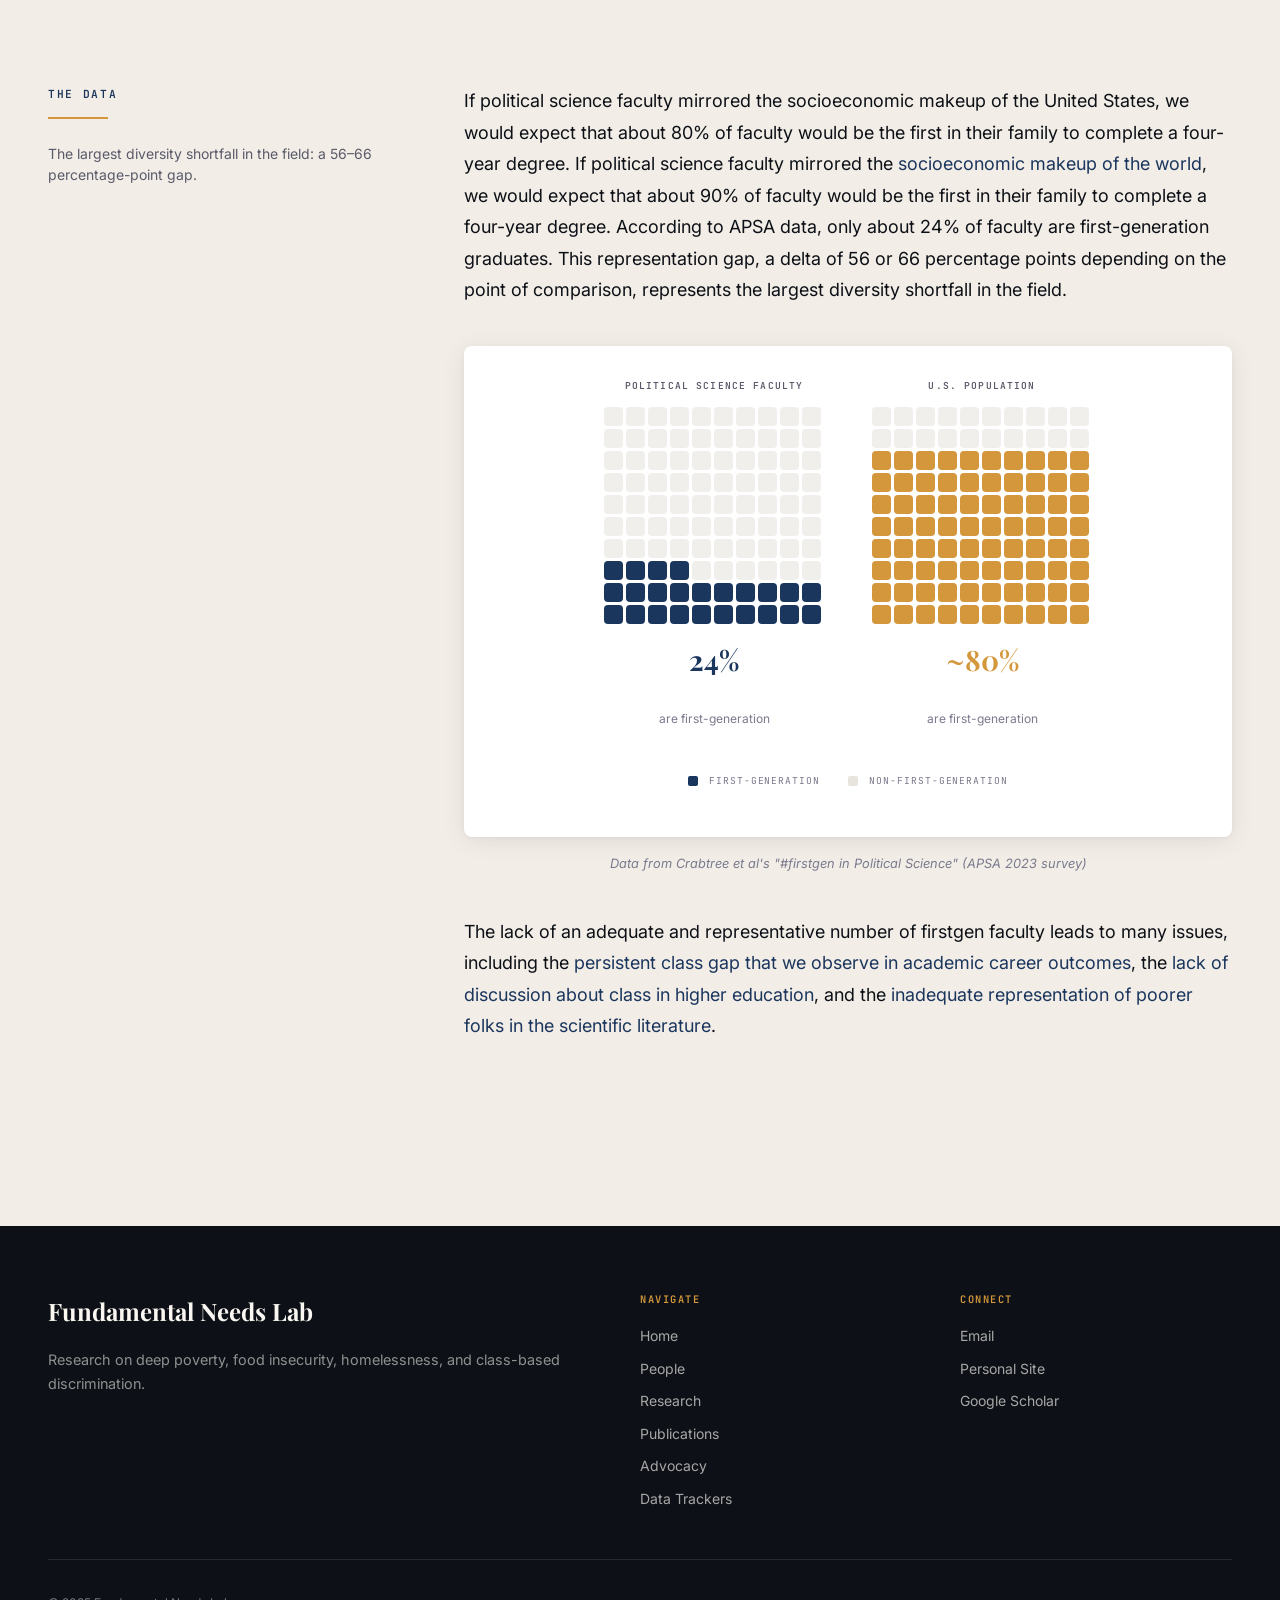
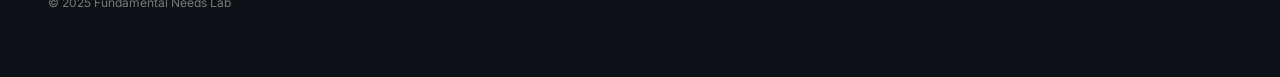
==== commit b74f22dc: "Replace 2 worst static figures with inline charts using site palette advocacy-firstgen.png → inline " ====
--- a/advocacy.html
+++ b/advocacy.html
@@ -84,10 +84,54 @@
                         <p>If political science faculty mirrored the socioeconomic makeup of the United States, we would expect that about 80% of faculty would be the first in their family to complete a four-year degree. If political science faculty mirrored the <a href="https://ourworldindata.org/grapher/primary-secondary-enrollment-completion-rates">socioeconomic makeup of the world</a>, we would expect that about 90% of faculty would be the first in their family to complete a four-year degree. According to APSA data, only about 24% of faculty are first-generation graduates. This representation gap, a delta of 56 or 66 percentage points depending on the point of comparison, represents the largest diversity shortfall in the field.</p>
                     </div>
                     <div class="fade-in fade-in-d2">
-                        <figure class="research-figure">
-                            <img src="images/advocacy-firstgen.png" alt="First-generation representation gap in political science">
-                            <figcaption>Figure from Crabtree et al's "#firstgen in Political Science"</figcaption>
+                        <figure class="research-figure" style="padding: 0;">
+                            <!-- Inline SVG waffle: replaces static PNG -->
+                            <div style="background: #fff; border-radius: 8px; padding: 2rem 2rem 1.5rem; box-shadow: 0 4px 24px rgba(13,17,23,0.08), 0 1px 4px rgba(13,17,23,0.04);">
+                                <div style="display: flex; gap: 3rem; justify-content: center; flex-wrap: wrap;">
+                                    <!-- Faculty waffle: 24/100 firstgen -->
+                                    <div style="text-align: center;">
+                                        <p style="font-family: var(--font-mono); font-size: 0.6rem; font-weight: 600; letter-spacing: 0.12em; text-transform: uppercase; color: var(--warm-gray); margin-bottom: 0.75rem;">Political Science Faculty</p>
+                                        <svg viewBox="0 0 110 110" width="220" height="220" style="display: block; margin: 0 auto;" id="waffle-faculty"></svg>
+                                        <p style="font-family: var(--font-serif); font-size: 1.75rem; font-weight: 700; color: var(--accent); margin-top: 0.5rem;">24%</p>
+                                        <p style="font-size: 0.75rem; color: var(--warm-gray-light);">are first-generation</p>
+                                    </div>
+                                    <!-- US Population waffle: 80/100 firstgen -->
+                                    <div style="text-align: center;">
+                                        <p style="font-family: var(--font-mono); font-size: 0.6rem; font-weight: 600; letter-spacing: 0.12em; text-transform: uppercase; color: var(--warm-gray); margin-bottom: 0.75rem;">U.S. Population</p>
+                                        <svg viewBox="0 0 110 110" width="220" height="220" style="display: block; margin: 0 auto;" id="waffle-population"></svg>
+                                        <p style="font-family: var(--font-serif); font-size: 1.75rem; font-weight: 700; color: var(--amber); margin-top: 0.5rem;">~80%</p>
+                                        <p style="font-size: 0.75rem; color: var(--warm-gray-light);">are first-generation</p>
+                                    </div>
+                                </div>
+                                <p style="text-align: center; margin-top: 1.25rem; font-family: var(--font-mono); font-size: 0.6rem; letter-spacing: 0.1em; text-transform: uppercase; color: var(--warm-gray-light);">
+                                    <span style="display: inline-block; width: 10px; height: 10px; border-radius: 2px; background: var(--accent); vertical-align: middle; margin-right: 4px;"></span> First-generation
+                                    &nbsp;&nbsp;
+                                    <span style="display: inline-block; width: 10px; height: 10px; border-radius: 2px; background: #e8e4de; vertical-align: middle; margin-right: 4px;"></span> Non-first-generation
+                                </p>
+                            </div>
+                            <figcaption>Data from Crabtree et al's "#firstgen in Political Science" (APSA 2023 survey)</figcaption>
                         </figure>
+                        <script>
+                        (function() {
+                            function drawWaffle(svgId, filled, fillColor) {
+                                const svg = document.getElementById(svgId);
+                                if (!svg) return;
+                                const size = 9.5, gap = 1.5, r = 2;
+                                let html = '';
+                                for (let i = 0; i < 100; i++) {
+                                    const row = 9 - Math.floor(i / 10);
+                                    const col = i % 10;
+                                    const x = col * (size + gap);
+                                    const y = row * (size + gap);
+                                    const isFilled = i < filled;
+                                    html += '<rect x="' + x + '" y="' + y + '" width="' + size + '" height="' + size + '" rx="' + r + '" fill="' + (isFilled ? fillColor : '#e8e4de') + '" opacity="' + (isFilled ? '1' : '0.6') + '"/>';
+                                }
+                                svg.innerHTML = html;
+                            }
+                            drawWaffle('waffle-faculty', 24, '#1b365d');
+                            drawWaffle('waffle-population', 80, '#d4973b');
+                        })();
+                        </script>
                     </div>
                     <div class="fade-in fade-in-d3">
                         <p>The lack of an adequate and representative number of firstgen faculty leads to many issues, including the <a href="https://x.com/annastansbury/status/1810766753636741140">persistent class gap that we observe in academic career outcomes</a>, the <a href="https://www.tandfonline.com/doi/full/10.1080/00380237.2024.2393243">lack of discussion about class in higher education</a>, and the <a href="https://www.amazon.com/Poor-Things-Those-Depict-without/dp/1478031026">inadequate representation of poorer folks in the scientific literature</a>.</p>
--- a/styles.css
+++ b/styles.css
@@ -701,19 +701,32 @@
 }
 .paper-list li em { color: var(--ink); }
 
-.research-figure { margin: 2.5rem 0; text-align: center; }
+.research-figure {
+    margin: 2.5rem 0;
+    text-align: center;
+}
 .research-figure img {
     max-width: 100%;
-    border: 1px solid var(--border);
-    border-radius: 2px;
-    transition: border-color 0.3s ease;
-}
-.research-figure img:hover { border-color: rgba(27, 54, 93, 0.3); }
+    border: none;
+    border-radius: 8px;
+    box-shadow: 0 4px 24px rgba(13, 17, 23, 0.08), 0 1px 4px rgba(13, 17, 23, 0.04);
+    transition: transform 0.4s cubic-bezier(0.34, 1.56, 0.64, 1), box-shadow 0.4s ease;
+    /* Blend white figure backgrounds into the cream site palette */
+    background: #fff;
+    padding: 1rem;
+}
+.research-figure img:hover {
+    transform: scale(1.01);
+    box-shadow: 0 8px 40px rgba(13, 17, 23, 0.12), 0 2px 8px rgba(13, 17, 23, 0.06);
+}
 .research-figure figcaption {
     font-size: 0.8rem;
     color: var(--warm-gray-light);
     margin-top: 1rem;
     font-style: italic;
+    max-width: 500px;
+    margin-left: auto;
+    margin-right: auto;
 }
 
 /* ========================================
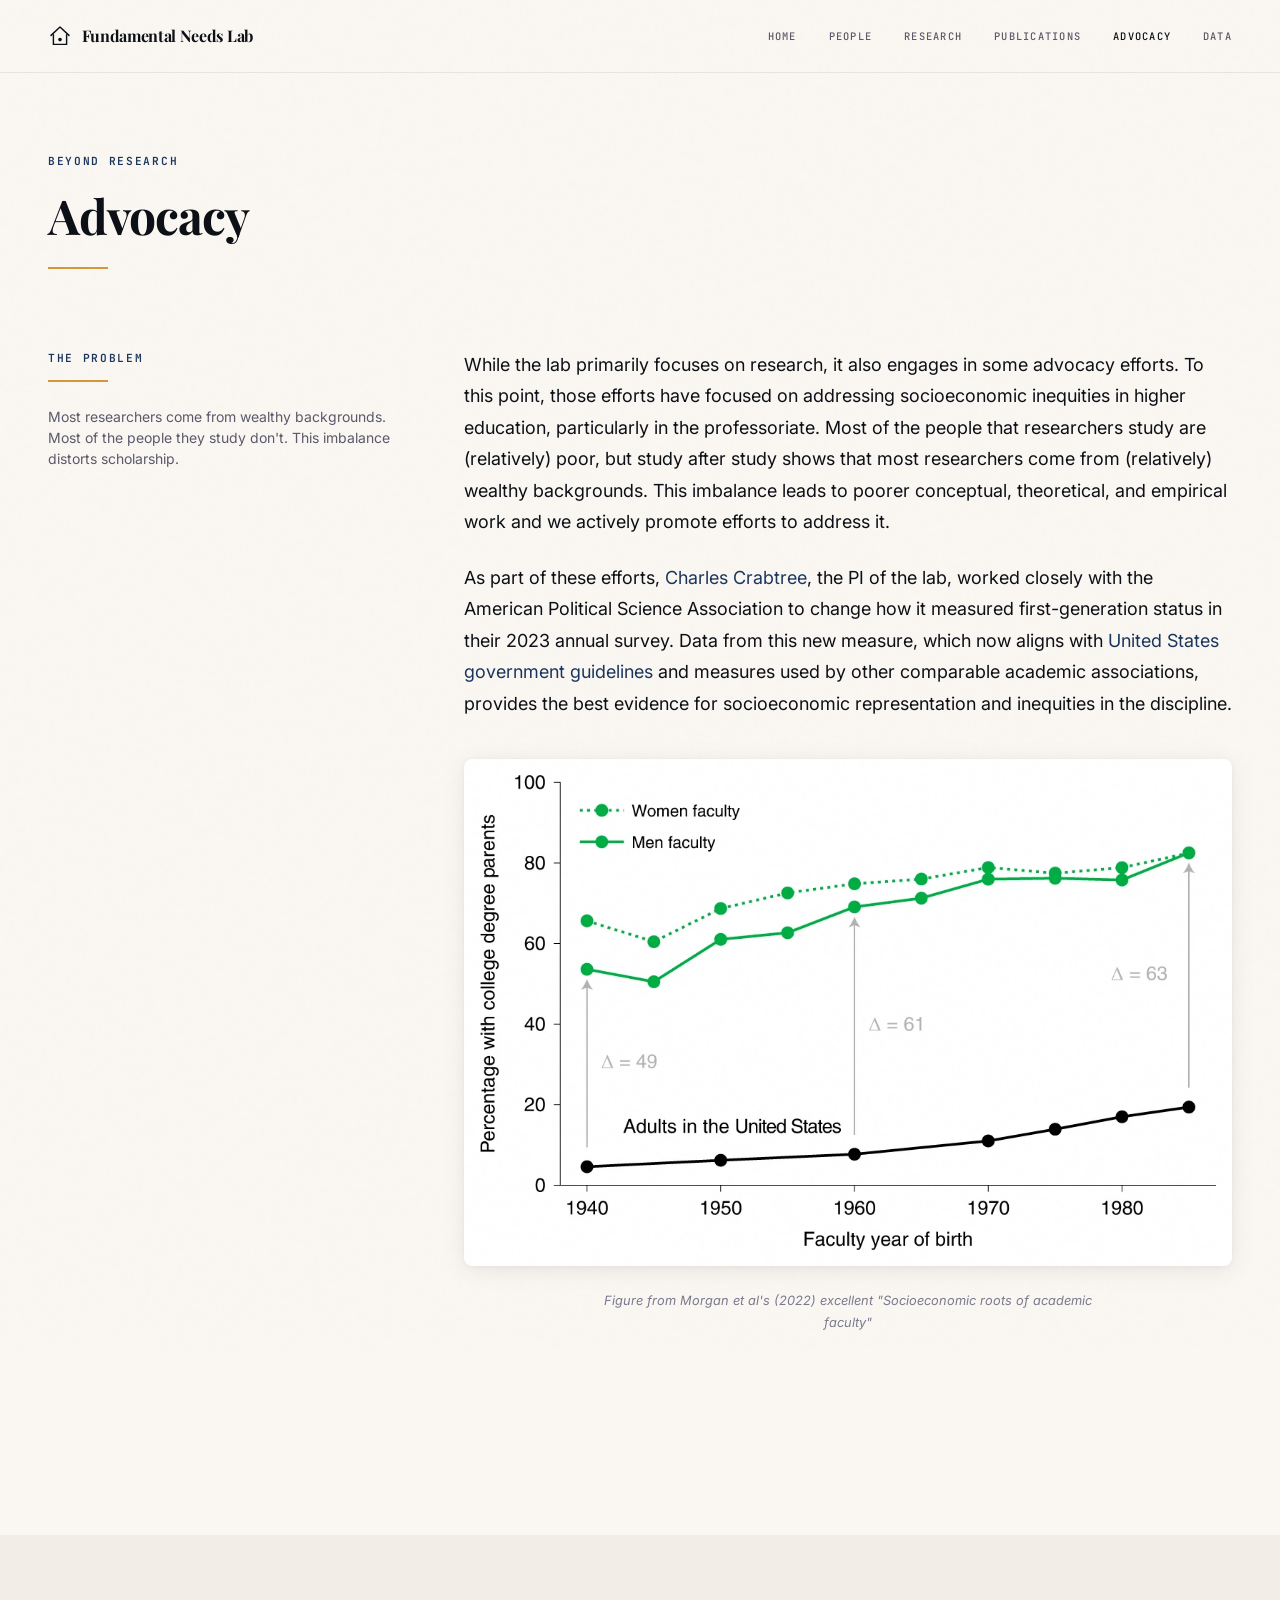
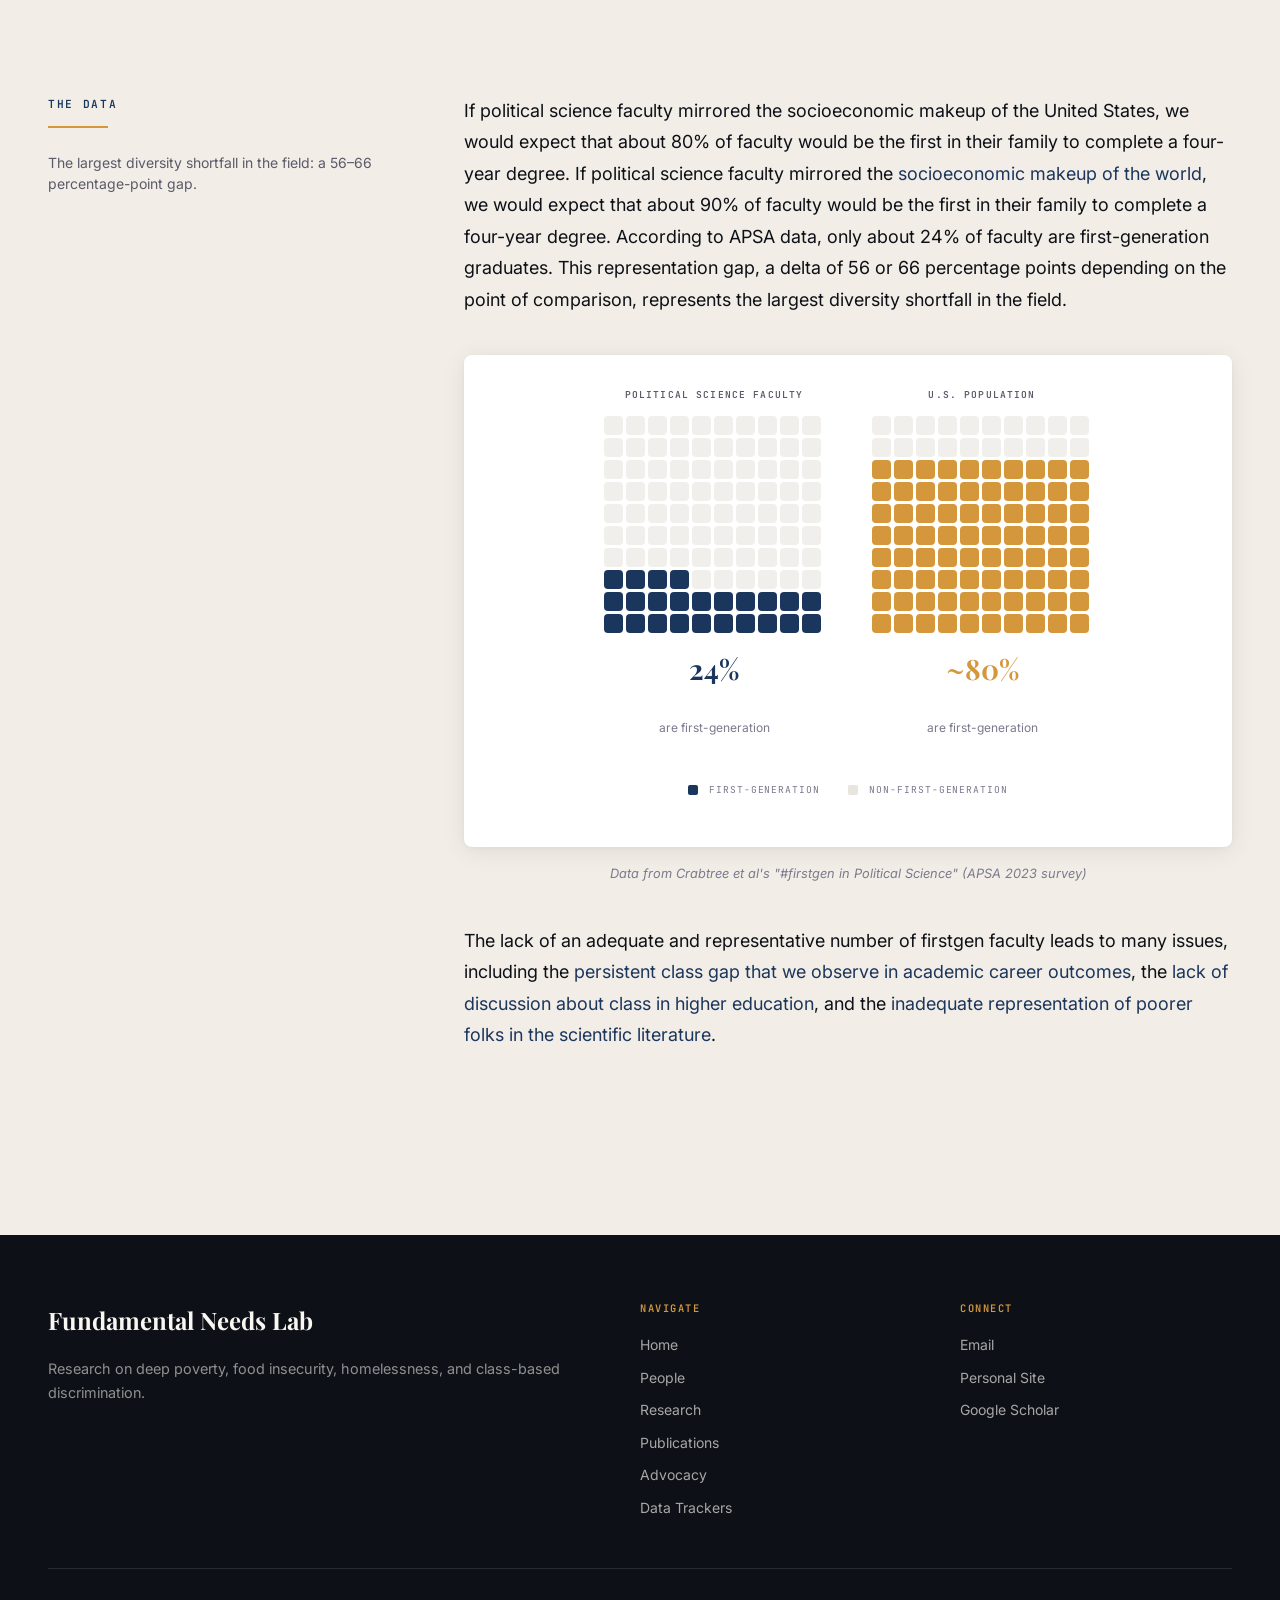
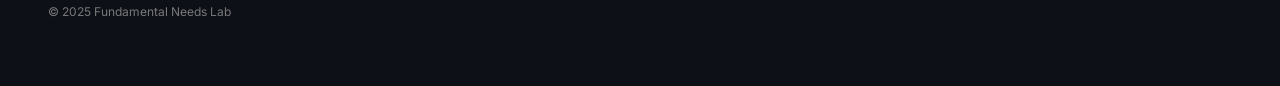
==== commit 1615a706: "Collapsible tables, title case, new pub, refined logo, header fix Data page: - All data tables now h" ====
--- a/advocacy.html
+++ b/advocacy.html
@@ -16,7 +16,7 @@
     <div class="grain-overlay" aria-hidden="true"></div>
 
     <nav class="nav nav--solid"><div class="nav-inner">
-        <a href="index.html" class="nav-logo"><svg class="nav-logo-mark" width="26" height="26" viewBox="0 0 48 48" fill="none"><path d="M24 4L6 20.5h5V40h26V20.5h5L24 4z" stroke="currentColor" stroke-width="2.2" fill="none" stroke-linejoin="round"/><circle cx="24" cy="23" r="3.2" fill="currentColor"/><path d="M24 26.5v7.5M20.5 30l3.5-2.5 3.5 2.5" stroke="currentColor" stroke-width="2" stroke-linecap="round" stroke-linejoin="round"/><line x1="14" y1="40" x2="34" y2="40" stroke="currentColor" stroke-width="2.2" stroke-linecap="round"/></svg> Fundamental Needs Lab</a>
+        <a href="index.html" class="nav-logo"><svg class="nav-logo-mark" width="24" height="24" viewBox="0 0 40 40" fill="none"><path d="M5 19L20 5l15 14" stroke="currentColor" stroke-width="2.4" stroke-linecap="round" stroke-linejoin="round"/><path d="M9 18v16h22V18" stroke="currentColor" stroke-width="2.4" stroke-linecap="round" stroke-linejoin="round"/><circle cx="20" cy="26" r="3" fill="currentColor"/></svg> Fundamental Needs Lab</a>
         <div class="nav-links">
             <a href="index.html" class="nav-link">Home</a>
             <a href="people.html" class="nav-link">People</a>
--- a/styles.css
+++ b/styles.css
@@ -120,7 +120,7 @@
 
 .editorial-headline {
     font-family: var(--font-serif);
-    font-size: clamp(1.75rem, 3.5vw, 2.5rem);
+    font-size: clamp(2rem, 4vw, 3rem);
     font-weight: 700;
     line-height: 1.15;
     letter-spacing: -0.02em;
@@ -929,6 +929,39 @@
     text-align: center;
 }
 
+/* Collapsible data table */
+.table-collapse { display: none; }
+.table-collapse.open { display: block; }
+.table-toggle {
+    display: inline-flex;
+    align-items: center;
+    gap: 0.4rem;
+    padding: 0.5rem 1rem;
+    font-family: var(--font-mono);
+    font-size: 0.65rem;
+    font-weight: 600;
+    letter-spacing: 0.1em;
+    text-transform: uppercase;
+    color: var(--accent);
+    background: none;
+    border: 1px solid var(--border);
+    border-radius: 2px;
+    cursor: pointer;
+    margin-bottom: 1.5rem;
+    transition: all 0.3s ease;
+}
+.table-toggle:hover {
+    border-color: var(--accent);
+    background: rgba(27, 54, 93, 0.04);
+}
+.table-toggle .toggle-arrow {
+    transition: transform 0.3s ease;
+    font-size: 0.5rem;
+}
+.table-toggle.open .toggle-arrow {
+    transform: rotate(180deg);
+}
+
 .data-table-wrap { overflow-x: auto; margin-bottom: 2rem; }
 .data-table { width: 100%; border-collapse: collapse; font-size: 0.85rem; }
 .data-table th {
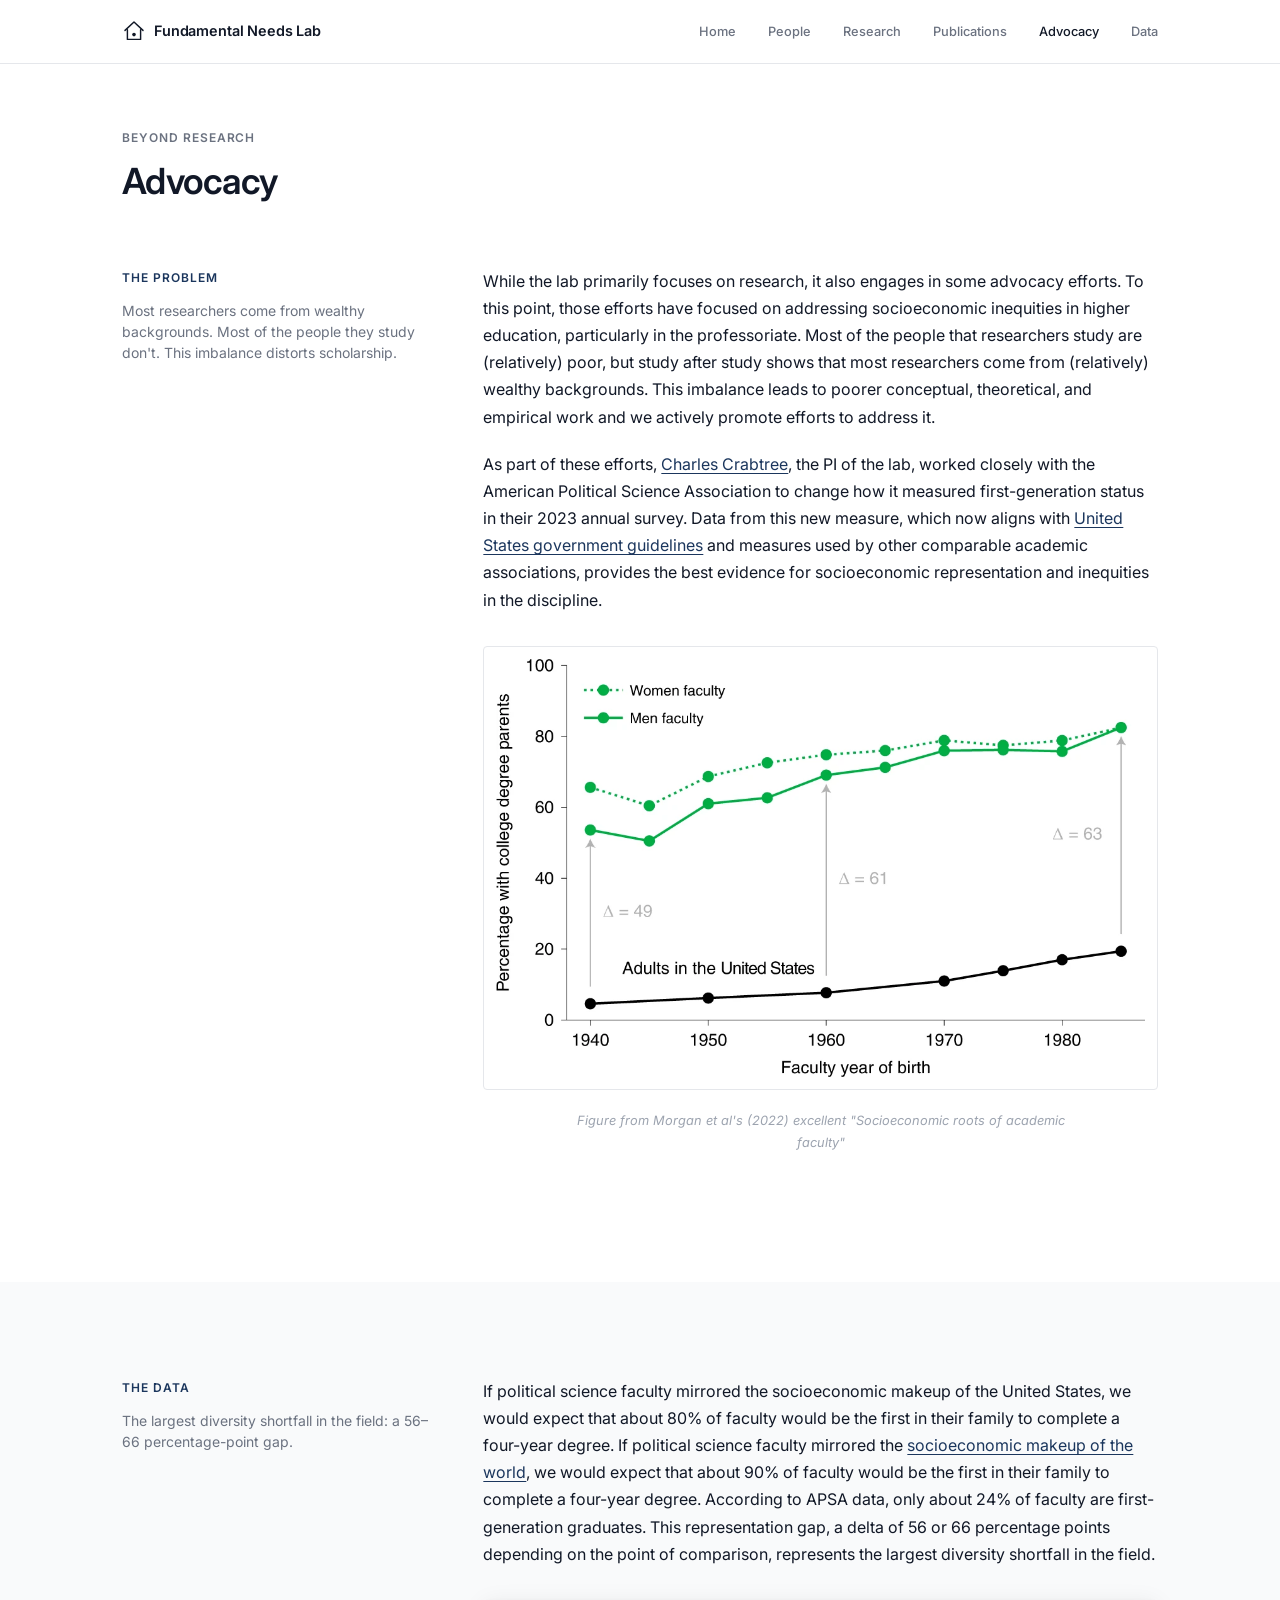
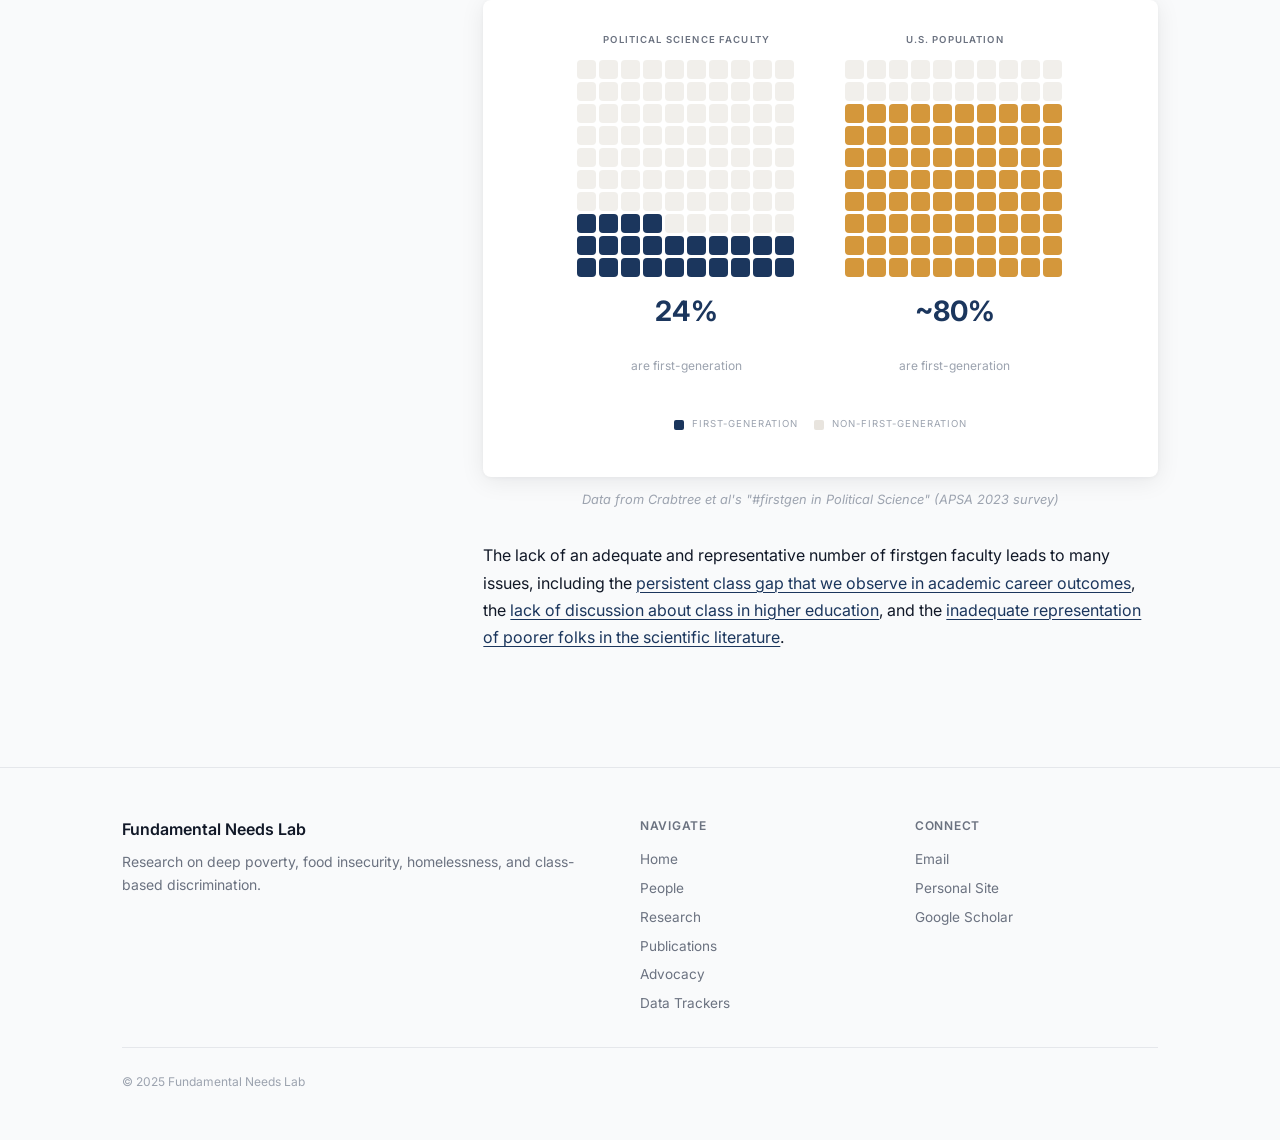
==== commit cec2cbc2: "Redesign site with minimal aesthetic Strip vibe-coded effects: grain overlay, bouncy spring animatio" ====
--- a/advocacy.html
+++ b/advocacy.html
@@ -8,12 +8,10 @@
     <link rel="icon" type="image/svg+xml" href="images/favicon.svg">
     <link rel="preconnect" href="https://fonts.googleapis.com">
     <link rel="preconnect" href="https://fonts.gstatic.com" crossorigin>
-    <link href="https://fonts.googleapis.com/css2?family=Inter:wght@400;500;600;700&family=JetBrains+Mono:wght@400;500;600&family=Playfair+Display:ital,wght@0,400;0,500;0,600;0,700;1,400;1,700&display=swap" rel="stylesheet">
-    <link rel="stylesheet" href="styles.css?v=5">
+    <link href="https://fonts.googleapis.com/css2?family=Inter:wght@400;500;600;700&display=swap" rel="stylesheet">
+    <link rel="stylesheet" href="styles.css?v=6">
 </head>
 <body>
-    <div class="scroll-progress"></div>
-    <div class="grain-overlay" aria-hidden="true"></div>
 
     <nav class="nav nav--solid"><div class="nav-inner">
         <a href="index.html" class="nav-logo"><svg class="nav-logo-mark" width="24" height="24" viewBox="0 0 40 40" fill="none"><path d="M5 19L20 5l15 14" stroke="currentColor" stroke-width="2.4" stroke-linecap="round" stroke-linejoin="round"/><path d="M9 18v16h22V18" stroke="currentColor" stroke-width="2.4" stroke-linecap="round" stroke-linejoin="round"/><circle cx="20" cy="26" r="3" fill="currentColor"/></svg> Fundamental Needs Lab</a>
@@ -35,9 +33,8 @@
     <!-- Page Hero -->
     <div class="page-hero mc-container">
         <div class="fade-in">
-            <p class="editorial-label" style="color: var(--accent);">Beyond Research</p>
+            <p class="editorial-label">Beyond Research</p>
             <h1 class="editorial-headline">Advocacy</h1>
-            <hr class="editorial-rule-accent">
         </div>
     </div>
 
@@ -48,7 +45,6 @@
                 <!-- Sidebar -->
                 <div class="col-4 fade-in">
                     <p class="editorial-label" style="color: var(--accent); margin-bottom: 0.75rem;">The Problem</p>
-                    <hr class="editorial-rule-accent" style="margin-bottom: 1.5rem;">
                     <p class="editorial-caption">Most researchers come from wealthy backgrounds. Most of the people they study don't. This imbalance distorts scholarship.</p>
                 </div>
                 <!-- Main -->
@@ -76,7 +72,6 @@
             <div class="grid-12">
                 <div class="col-4 fade-in">
                     <p class="editorial-label" style="color: var(--accent); margin-bottom: 0.75rem;">The Data</p>
-                    <hr class="editorial-rule-accent" style="margin-bottom: 1.5rem;">
                     <p class="editorial-caption">The largest diversity shortfall in the field: a 56–66 percentage-point gap.</p>
                 </div>
                 <div class="col-8 prose-content">
@@ -90,20 +85,20 @@
                                 <div style="display: flex; gap: 3rem; justify-content: center; flex-wrap: wrap;">
                                     <!-- Faculty waffle: 24/100 firstgen -->
                                     <div style="text-align: center;">
-                                        <p style="font-family: var(--font-mono); font-size: 0.6rem; font-weight: 600; letter-spacing: 0.12em; text-transform: uppercase; color: var(--warm-gray); margin-bottom: 0.75rem;">Political Science Faculty</p>
+                                        <p style="font-family: var(--font-sans); font-size: 0.6rem; font-weight: 600; letter-spacing: 0.12em; text-transform: uppercase; color: var(--text-secondary); margin-bottom: 0.75rem;">Political Science Faculty</p>
                                         <svg viewBox="0 0 110 110" width="220" height="220" style="display: block; margin: 0 auto;" id="waffle-faculty"></svg>
-                                        <p style="font-family: var(--font-serif); font-size: 1.75rem; font-weight: 700; color: var(--accent); margin-top: 0.5rem;">24%</p>
-                                        <p style="font-size: 0.75rem; color: var(--warm-gray-light);">are first-generation</p>
+                                        <p style="font-family: var(--font-sans); font-size: 1.75rem; font-weight: 700; color: var(--accent); margin-top: 0.5rem;">24%</p>
+                                        <p style="font-size: 0.75rem; color: var(--text-tertiary);">are first-generation</p>
                                     </div>
                                     <!-- US Population waffle: 80/100 firstgen -->
                                     <div style="text-align: center;">
-                                        <p style="font-family: var(--font-mono); font-size: 0.6rem; font-weight: 600; letter-spacing: 0.12em; text-transform: uppercase; color: var(--warm-gray); margin-bottom: 0.75rem;">U.S. Population</p>
+                                        <p style="font-family: var(--font-sans); font-size: 0.6rem; font-weight: 600; letter-spacing: 0.12em; text-transform: uppercase; color: var(--text-secondary); margin-bottom: 0.75rem;">U.S. Population</p>
                                         <svg viewBox="0 0 110 110" width="220" height="220" style="display: block; margin: 0 auto;" id="waffle-population"></svg>
-                                        <p style="font-family: var(--font-serif); font-size: 1.75rem; font-weight: 700; color: var(--amber); margin-top: 0.5rem;">~80%</p>
-                                        <p style="font-size: 0.75rem; color: var(--warm-gray-light);">are first-generation</p>
+                                        <p style="font-family: var(--font-sans); font-size: 1.75rem; font-weight: 700; color: var(--accent); margin-top: 0.5rem;">~80%</p>
+                                        <p style="font-size: 0.75rem; color: var(--text-tertiary);">are first-generation</p>
                                     </div>
                                 </div>
-                                <p style="text-align: center; margin-top: 1.25rem; font-family: var(--font-mono); font-size: 0.6rem; letter-spacing: 0.1em; text-transform: uppercase; color: var(--warm-gray-light);">
+                                <p style="text-align: center; margin-top: 1.25rem; font-family: var(--font-sans); font-size: 0.6rem; letter-spacing: 0.1em; text-transform: uppercase; color: var(--text-tertiary);">
                                     <span style="display: inline-block; width: 10px; height: 10px; border-radius: 2px; background: var(--accent); vertical-align: middle; margin-right: 4px;"></span> First-generation
                                     &nbsp;&nbsp;
                                     <span style="display: inline-block; width: 10px; height: 10px; border-radius: 2px; background: #e8e4de; vertical-align: middle; margin-right: 4px;"></span> Non-first-generation
@@ -150,6 +145,6 @@
         </div>
         <hr class="footer-divider"><div class="footer-bottom"><p>&copy; 2025 Fundamental Needs Lab</p></div>
     </div></footer>
-    <script src="script.js?v=5"></script>
+    <script src="script.js?v=6"></script>
 </body>
 </html>
--- a/styles.css
+++ b/styles.css
@@ -1,36 +1,24 @@
 /* ========================================
-   Fundamental Needs Lab
-   Editorial "quiet luxury" design system
+   Fundamental Needs Lab — Minimal Design System
    ======================================== */
 
 :root {
-    /* Palette — Deep Indigo + Warm Amber */
-    --ink: #0d1117;
-    --ink-light: #161b22;
-    --parchment: #faf7f2;
-    --cream: #f2ede6;
+    --text: #111827;
+    --text-secondary: #6b7280;
+    --text-tertiary: #9ca3af;
+    --bg: #ffffff;
+    --bg-alt: #f9fafb;
     --accent: #1b365d;
-    --accent-dark: #142a4a;
-    --accent-light: #2a4f82;
-    --amber: #d4973b;
-    --amber-dark: #b8822f;
-    --amber-light: #e4ad55;
-    --warm-gray: #5a5a6a;
-    --warm-gray-light: #7a7a8e;
-    --warm-gray-dark: #3a3a4a;
+    --accent-hover: #142a4a;
+    --border: #e5e7eb;
+    --border-light: #f3f4f6;
     --white: #ffffff;
-    --border: rgba(13, 17, 23, 0.08);
-    --border-light: rgba(13, 17, 23, 0.05);
-
-    /* Fonts */
-    --font-serif: 'Playfair Display', Georgia, serif;
-    --font-sans: 'Inter', system-ui, sans-serif;
-    --font-mono: 'JetBrains Mono', 'SF Mono', monospace;
-
-    /* Layout */
-    --max-width: 1400px;
-    --narrow-width: 900px;
-    --nav-height: 72px;
+
+    --font-sans: 'Inter', system-ui, -apple-system, sans-serif;
+
+    --max-width: 1100px;
+    --narrow-width: 720px;
+    --nav-height: 64px;
 }
 
 /* ========================================
@@ -47,21 +35,20 @@
 body {
     font-family: var(--font-sans);
     font-size: 1rem;
-    line-height: 1.75;
-    color: var(--ink);
-    background: var(--parchment);
-    overflow-x: hidden;
+    line-height: 1.7;
+    color: var(--text);
+    background: var(--bg);
 }
 
 ::selection {
     background: var(--accent);
-    color: var(--parchment);
+    color: var(--white);
 }
 
 a {
     color: inherit;
     text-decoration: none;
-    transition: color 0.2s ease;
+    transition: color 0.15s ease;
 }
 
 *:focus-visible {
@@ -72,92 +59,55 @@
 img { max-width: 100%; height: auto; }
 
 /* ========================================
-   Grain Overlay
-   ======================================== */
-.grain-overlay {
-    position: fixed;
-    inset: -50%;
-    width: 200%;
-    height: 200%;
-    background-image: url("data:image/svg+xml,%3Csvg viewBox='0 0 256 256' xmlns='http://www.w3.org/2000/svg'%3E%3Cfilter id='noise'%3E%3CfeTurbulence type='fractalNoise' baseFrequency='0.9' numOctaves='4' stitchTiles='stitch'/%3E%3C/filter%3E%3Crect width='100%25' height='100%25' filter='url(%23noise)' opacity='0.04'/%3E%3C/svg%3E");
-    pointer-events: none;
-    z-index: 9999;
-    opacity: 0.12;
-    animation: grain 0.5s steps(10) infinite;
-}
-
-@keyframes grain {
-    0%, 100% { transform: translate(0, 0); }
-    10% { transform: translate(-5%, -10%); }
-    20% { transform: translate(-15%, 5%); }
-    30% { transform: translate(7%, -25%); }
-    40% { transform: translate(-5%, 25%); }
-    50% { transform: translate(-15%, 10%); }
-    60% { transform: translate(15%, 0%); }
-    70% { transform: translate(0%, 15%); }
-    80% { transform: translate(3%, 35%); }
-    90% { transform: translate(-10%, 10%); }
-}
-
-/* ========================================
-   Editorial Typography
-   ======================================== */
-.editorial-mega {
-    font-family: var(--font-serif);
-    font-size: clamp(4rem, 12vw, 12rem);
+   Typography
+   ======================================== */
+.editorial-display {
+    font-size: clamp(2rem, 4.5vw, 3.5rem);
     font-weight: 700;
-    line-height: 0.85;
-    letter-spacing: -0.05em;
-}
-
-.editorial-display {
-    font-family: var(--font-serif);
-    font-size: clamp(2.5rem, 6vw, 5rem);
-    font-weight: 700;
-    line-height: 0.95;
+    line-height: 1.1;
     letter-spacing: -0.03em;
+    color: var(--text);
 }
 
 .editorial-headline {
-    font-family: var(--font-serif);
-    font-size: clamp(2rem, 4vw, 3rem);
-    font-weight: 700;
-    line-height: 1.15;
+    font-size: clamp(1.5rem, 3vw, 2.25rem);
+    font-weight: 600;
+    line-height: 1.2;
     letter-spacing: -0.02em;
+    color: var(--text);
 }
 
 .editorial-subhead {
-    font-family: var(--font-serif);
-    font-size: clamp(1.25rem, 2.5vw, 1.75rem);
+    font-size: clamp(1.1rem, 2vw, 1.35rem);
     font-weight: 400;
-    line-height: 1.5;
-    letter-spacing: -0.01em;
+    line-height: 1.6;
+    color: var(--text-secondary);
 }
 
 .editorial-body {
+    font-size: 1rem;
+    line-height: 1.7;
+    color: var(--text);
+}
+
+.editorial-body-lg {
     font-size: 1.125rem;
-    line-height: 1.75;
-    color: var(--ink);
-}
-
-.editorial-body-lg {
-    font-size: clamp(1.1rem, 1.5vw, 1.25rem);
     line-height: 1.7;
-    color: var(--ink);
+    color: var(--text);
 }
 
 .editorial-label {
-    font-family: var(--font-mono);
-    font-size: 0.7rem;
-    font-weight: 600;
-    letter-spacing: 0.15em;
+    font-size: 0.75rem;
+    font-weight: 600;
+    letter-spacing: 0.08em;
     text-transform: uppercase;
+    color: var(--text-secondary);
 }
 
 .editorial-caption {
     font-size: 0.875rem;
     line-height: 1.5;
-    color: var(--warm-gray);
+    color: var(--text-secondary);
 }
 
 /* Inline links in body text */
@@ -165,17 +115,20 @@
 .editorial-body-lg a,
 .prose-content a {
     color: var(--accent);
-    text-decoration: none;
-    transition: color 0.2s ease, text-decoration 0.2s ease;
+    text-decoration: underline;
+    text-underline-offset: 3px;
+    text-decoration-thickness: 1px;
+    transition: color 0.15s ease;
 }
 .editorial-body a:hover,
 .editorial-body-lg a:hover,
 .prose-content a:hover {
-    color: var(--accent-dark);
-    text-decoration: underline;
-    text-underline-offset: 3px;
-    text-decoration-thickness: 1px;
-}
+    color: var(--accent-hover);
+}
+
+/* Unused legacy classes — kept for markup compatibility */
+.editorial-mega { font-size: clamp(2.5rem, 8vw, 5rem); font-weight: 700; line-height: 0.95; letter-spacing: -0.04em; }
+.editorial-rule-accent { display: none; }
 
 /* ========================================
    Dividers
@@ -183,47 +136,7 @@
 .editorial-rule {
     border: none;
     height: 1px;
-    background: currentColor;
-    opacity: 0.15;
-}
-
-.editorial-rule-accent {
-    border: none;
-    height: 2px;
-    background: var(--amber);
-    width: 60px;
-    transform-origin: left;
-}
-.editorial-rule-accent.fade-in {
-    transform: scaleX(0);
-}
-.editorial-rule-accent.fade-in.visible {
-    transform: scaleX(1);
-    transition: transform 1s cubic-bezier(0.25, 0.1, 0.25, 1);
-}
-
-/* ========================================
-   Hover Line Effect
-   ======================================== */
-.hover-line {
-    position: relative;
-    display: inline-block;
-}
-.hover-line::after {
-    content: '';
-    position: absolute;
-    bottom: -2px;
-    left: 0;
-    width: 100%;
-    height: 2px;
-    background: var(--accent);
-    transform: scaleX(0);
-    transform-origin: right;
-    transition: transform 0.4s cubic-bezier(0.25, 0.1, 0.25, 1);
-}
-.hover-line:hover::after {
-    transform: scaleX(1);
-    transform-origin: left;
+    background: var(--border);
 }
 
 /* ========================================
@@ -233,22 +146,22 @@
     max-width: var(--max-width);
     margin-left: auto;
     margin-right: auto;
-    padding-left: 3rem;
-    padding-right: 3rem;
+    padding-left: 2rem;
+    padding-right: 2rem;
 }
 
 .mc-narrow {
     max-width: var(--narrow-width);
     margin-left: auto;
     margin-right: auto;
-    padding-left: 3rem;
-    padding-right: 3rem;
+    padding-left: 2rem;
+    padding-right: 2rem;
 }
 
 @media (max-width: 640px) {
     .mc-container, .mc-narrow {
-        padding-left: 1.5rem;
-        padding-right: 1.5rem;
+        padding-left: 1.25rem;
+        padding-right: 1.25rem;
     }
 }
 
@@ -259,8 +172,8 @@
     position: fixed;
     top: 0; left: 0; right: 0;
     z-index: 1000;
-    transition: all 0.3s ease;
     height: var(--nav-height);
+    transition: background 0.2s ease, box-shadow 0.2s ease;
 }
 
 .nav--transparent {
@@ -268,44 +181,38 @@
 }
 
 .nav--solid {
-    background: rgba(250, 247, 242, 0.95);
+    background: rgba(255, 255, 255, 0.95);
     backdrop-filter: blur(8px);
     -webkit-backdrop-filter: blur(8px);
-    box-shadow: 0 1px 0 rgba(17, 17, 24, 0.08);
+    border-bottom: 1px solid var(--border);
 }
 
 .nav-inner {
     max-width: var(--max-width);
     height: 100%;
     margin: 0 auto;
-    padding: 0 3rem;
+    padding: 0 2rem;
     display: flex;
     align-items: center;
     justify-content: space-between;
 }
 
 .nav-logo {
-    font-family: var(--font-serif);
-    font-size: 1rem;
-    font-weight: 700;
+    font-size: 0.9rem;
+    font-weight: 600;
     text-decoration: none;
-    transition: color 0.3s ease;
-    letter-spacing: -0.02em;
+    letter-spacing: -0.01em;
     display: flex;
     align-items: center;
-    gap: 0.6rem;
+    gap: 0.5rem;
 }
 .nav-logo-mark {
     flex-shrink: 0;
-    transition: transform 0.4s cubic-bezier(0.34, 1.56, 0.64, 1);
-}
-.nav-logo:hover .nav-logo-mark {
-    transform: rotate(-5deg) scale(1.1);
-}
-
-.nav--transparent .nav-logo { color: var(--parchment); }
-.nav--solid .nav-logo { color: var(--ink); }
-.nav-logo:hover { opacity: 0.8; }
+}
+
+.nav--transparent .nav-logo { color: var(--white); }
+.nav--solid .nav-logo { color: var(--text); }
+.nav-logo:hover { opacity: 0.7; }
 
 .nav-links {
     display: flex;
@@ -314,22 +221,19 @@
 }
 
 .nav-link {
-    font-family: var(--font-mono);
-    font-size: 0.65rem;
+    font-size: 0.8rem;
     font-weight: 500;
-    letter-spacing: 0.12em;
-    text-transform: uppercase;
     text-decoration: none;
-    transition: color 0.3s ease;
-}
-
-.nav--transparent .nav-link { color: rgba(249, 249, 251, 0.7); }
+    transition: color 0.15s ease;
+}
+
+.nav--transparent .nav-link { color: rgba(255, 255, 255, 0.75); }
 .nav--transparent .nav-link:hover,
-.nav--transparent .nav-link.active { color: var(--parchment); }
-
-.nav--solid .nav-link { color: var(--warm-gray); }
-.nav--solid .nav-link:hover { color: var(--ink); }
-.nav--solid .nav-link.active { color: var(--ink); }
+.nav--transparent .nav-link.active { color: var(--white); }
+
+.nav--solid .nav-link { color: var(--text-secondary); }
+.nav--solid .nav-link:hover { color: var(--text); }
+.nav--solid .nav-link.active { color: var(--text); }
 
 .nav-toggle {
     display: none;
@@ -342,43 +246,38 @@
 }
 .nav-toggle span {
     display: block;
-    width: 22px;
-    height: 2px;
-    transition: all 0.3s ease;
-}
-.nav--transparent .nav-toggle span { background: var(--parchment); }
-.nav--solid .nav-toggle span { background: var(--ink); }
-
-/* Mobile menu — full screen overlay */
+    width: 20px;
+    height: 1.5px;
+    transition: background 0.2s ease;
+}
+.nav--transparent .nav-toggle span { background: var(--white); }
+.nav--solid .nav-toggle span { background: var(--text); }
+
+/* Mobile menu */
 .mobile-menu {
     position: fixed;
     inset: 0;
     z-index: 10000;
-    background: var(--ink);
+    background: var(--text);
     display: flex;
     flex-direction: column;
     justify-content: center;
     padding: 3rem;
     opacity: 0;
     visibility: hidden;
-    transition: opacity 0.3s ease, visibility 0.3s ease;
-}
-.mobile-menu.open {
-    opacity: 1;
-    visibility: visible;
-}
+    transition: opacity 0.2s ease, visibility 0.2s ease;
+}
+.mobile-menu.open { opacity: 1; visibility: visible; }
 .mobile-menu a {
-    font-family: var(--font-serif);
-    font-size: 2.5rem;
-    font-weight: 700;
-    color: var(--parchment);
+    font-size: 1.75rem;
+    font-weight: 600;
+    color: var(--white);
     text-decoration: none;
-    padding: 0.5rem 0;
-    transition: color 0.2s ease;
+    padding: 0.4rem 0;
     display: block;
-}
-.mobile-menu a:hover,
-.mobile-menu a.active { color: var(--accent); }
+    transition: opacity 0.15s ease;
+}
+.mobile-menu a:hover { opacity: 0.6; }
 
 .mobile-menu-close {
     position: absolute;
@@ -386,7 +285,7 @@
     right: 1.5rem;
     background: none;
     border: none;
-    color: var(--parchment);
+    color: var(--white);
     cursor: pointer;
     padding: 8px;
 }
@@ -394,51 +293,38 @@
 @media (max-width: 768px) {
     .nav-links { display: none; }
     .nav-toggle { display: flex; }
-    .nav-inner { padding: 0 1.5rem; }
-}
-
-/* ========================================
-   Photo Hero (Homepage)
+    .nav-inner { padding: 0 1.25rem; }
+}
+
+/* ========================================
+   Hero (Homepage)
    ======================================== */
 .hero-photo {
     position: relative;
-    min-height: 85vh;
+    min-height: 80vh;
     display: flex;
     align-items: center;
     justify-content: center;
     overflow: hidden;
     text-align: center;
-}
-
-/* Slideshow images */
+    background: var(--text);
+}
+
 .hero-slide {
     position: absolute;
     inset: 0;
     background-size: cover;
     background-position: center;
     opacity: 0;
-    transition: opacity 1.5s ease;
-    /* Subtle slow zoom */
-    animation: heroZoom 20s ease infinite alternate;
-}
-.hero-slide.active {
-    opacity: 1;
-}
-@keyframes heroZoom {
-    from { transform: scale(1); }
-    to { transform: scale(1.06); }
-}
-
-/* Dark overlay for text readability */
+    transition: opacity 1.2s ease;
+}
+.hero-slide.active { opacity: 1; }
+
 .hero-photo::after {
     content: '';
     position: absolute;
     inset: 0;
-    background: linear-gradient(
-        to bottom,
-        rgba(13, 17, 23, 0.55) 0%,
-        rgba(13, 17, 23, 0.7) 100%
-    );
+    background: rgba(17, 24, 39, 0.65);
     z-index: 1;
 }
 
@@ -448,32 +334,22 @@
 }
 
 .hero-photo h1 {
-    font-family: var(--font-serif);
-    font-size: clamp(2.5rem, 6vw, 5rem);
+    font-size: clamp(2.25rem, 5vw, 4rem);
     font-weight: 700;
     letter-spacing: -0.03em;
     line-height: 1.1;
-    color: #fff;
+    color: var(--white);
     margin-bottom: 1.25rem;
-    text-shadow: 0 2px 20px rgba(0,0,0,0.3);
 }
 
 .hero-photo p {
-    font-size: 1.1rem;
-    color: rgba(255,255,255,0.85);
+    font-size: 1.05rem;
+    color: rgba(255, 255, 255, 0.8);
     max-width: 520px;
-    margin: 0 auto 2.5rem;
+    margin: 0 auto 2rem;
     line-height: 1.7;
 }
 
-.hero-photo .btn-primary {
-    background: var(--amber);
-}
-.hero-photo .btn-primary:hover {
-    background: var(--amber-dark);
-}
-
-/* Slide indicators */
 .hero-indicators {
     position: absolute;
     bottom: 2rem;
@@ -484,30 +360,25 @@
     gap: 0.5rem;
 }
 .hero-dot {
-    width: 8px;
-    height: 8px;
+    width: 6px;
+    height: 6px;
     border-radius: 50%;
-    background: rgba(255,255,255,0.3);
+    background: rgba(255, 255, 255, 0.3);
     border: none;
     cursor: pointer;
-    transition: all 0.4s cubic-bezier(0.34, 1.56, 0.64, 1);
+    transition: background 0.3s ease;
     padding: 0;
 }
-.hero-dot.active {
-    background: var(--amber);
-    transform: scale(1.3);
-}
-
-/* Photo credit */
+.hero-dot.active { background: var(--white); }
+
 .hero-credit {
     position: absolute;
     bottom: 2rem;
     right: 2rem;
     z-index: 3;
     font-size: 0.6rem;
-    color: rgba(255,255,255,0.3);
-    font-family: var(--font-mono);
-    letter-spacing: 0.05em;
+    color: rgba(255, 255, 255, 0.3);
+    letter-spacing: 0.03em;
 }
 
 /* ========================================
@@ -516,77 +387,77 @@
 .btn-primary {
     display: inline-flex;
     align-items: center;
-    gap: 0.5rem;
-    padding: 1rem 2rem;
-    background: var(--amber);
+    gap: 0.4rem;
+    padding: 0.75rem 1.5rem;
+    background: var(--accent);
     color: var(--white);
     font-family: var(--font-sans);
-    font-weight: 600;
-    font-size: 0.75rem;
-    letter-spacing: 0.15em;
-    text-transform: uppercase;
+    font-weight: 500;
+    font-size: 0.85rem;
+    letter-spacing: 0.01em;
     text-decoration: none;
     border: none;
+    border-radius: 4px;
     cursor: pointer;
-    transition: all 0.3s ease;
-}
-.btn-primary:hover { background: var(--amber-dark); color: var(--white); }
+    transition: background 0.15s ease;
+}
+.btn-primary:hover { background: var(--accent-hover); color: var(--white); }
 
 .btn-outline-light {
     display: inline-flex;
     align-items: center;
-    gap: 0.5rem;
-    padding: 1rem 2rem;
+    gap: 0.4rem;
+    padding: 0.75rem 1.5rem;
     background: transparent;
-    color: var(--parchment);
+    color: var(--white);
     font-family: var(--font-sans);
-    font-weight: 600;
-    font-size: 0.75rem;
-    letter-spacing: 0.15em;
-    text-transform: uppercase;
+    font-weight: 500;
+    font-size: 0.85rem;
+    letter-spacing: 0.01em;
     text-decoration: none;
-    border: 2px solid var(--parchment);
+    border: 1px solid rgba(255, 255, 255, 0.3);
+    border-radius: 4px;
     cursor: pointer;
-    transition: all 0.3s ease;
-}
-.btn-outline-light:hover { background: var(--parchment); color: var(--ink); }
+    transition: all 0.15s ease;
+}
+.btn-outline-light:hover { background: rgba(255, 255, 255, 0.1); color: var(--white); }
 
 .btn-dark {
     display: inline-flex;
     align-items: center;
-    gap: 0.5rem;
-    padding: 1rem 2rem;
-    background: var(--ink);
-    color: var(--parchment);
+    gap: 0.4rem;
+    padding: 0.75rem 1.5rem;
+    background: var(--text);
+    color: var(--white);
     font-family: var(--font-sans);
-    font-weight: 600;
-    font-size: 0.75rem;
-    letter-spacing: 0.15em;
-    text-transform: uppercase;
+    font-weight: 500;
+    font-size: 0.85rem;
+    letter-spacing: 0.01em;
     text-decoration: none;
     border: none;
+    border-radius: 4px;
     cursor: pointer;
-    transition: all 0.3s ease;
-}
-.btn-dark:hover { background: var(--ink-light); color: var(--parchment); }
+    transition: background 0.15s ease;
+}
+.btn-dark:hover { background: #1f2937; color: var(--white); }
 
 /* ========================================
    Sections
    ======================================== */
-.section-light { padding: 7rem 0; }
-.section-cream { padding: 7rem 0; background: var(--cream); }
-.section-dark { padding: 7rem 0; background: var(--ink); color: var(--parchment); }
+.section-light { padding: 5rem 0; }
+.section-cream { padding: 5rem 0; background: var(--bg-alt); }
+.section-dark { padding: 5rem 0; background: var(--text); color: var(--white); }
 
 @media (min-width: 768px) {
-    .section-light, .section-cream, .section-dark { padding: 10rem 0; }
-}
-
-/* Asymmetric grid */
-.grid-12 { display: grid; gap: 3rem; }
+    .section-light, .section-cream, .section-dark { padding: 6rem 0; }
+}
+
+/* Grid */
+.grid-12 { display: grid; gap: 2.5rem; }
 @media (min-width: 768px) {
     .grid-12 {
         grid-template-columns: repeat(12, 1fr);
-        gap: 4rem;
+        gap: 3rem;
     }
     .col-4 { grid-column: span 4; }
     .col-5 { grid-column: span 5; }
@@ -599,240 +470,206 @@
    Inner Page Hero
    ======================================== */
 .page-hero {
-    padding-top: calc(var(--nav-height) + 5rem);
-    padding-bottom: 3rem;
-}
-
-.page-hero .editorial-label { margin-bottom: 1rem; }
-.page-hero .editorial-headline { margin-bottom: 1.5rem; max-width: 800px; }
+    padding-top: calc(var(--nav-height) + 4rem);
+    padding-bottom: 2rem;
+}
+
+.page-hero .editorial-label { margin-bottom: 0.75rem; color: var(--text-secondary); }
+.page-hero .editorial-headline { margin-bottom: 0; max-width: 600px; }
 
 /* ========================================
    People
    ======================================== */
 .people-grid {
     display: grid;
-    grid-template-columns: repeat(auto-fill, minmax(300px, 1fr));
-    gap: 2rem;
-    margin-top: 2rem;
+    grid-template-columns: repeat(auto-fill, minmax(280px, 1fr));
+    gap: 1px;
+    margin-top: 1.5rem;
+    background: var(--border);
 }
 
 .person-card {
-    text-align: center;
-    padding: 2.5rem 2rem;
-    border: none;
-    border-radius: 0;
-    transition: all 0.4s cubic-bezier(0.25, 0.1, 0.25, 1);
-    background: transparent;
-}
-.person-card:hover { transform: scale(1.02); }
+    text-align: left;
+    padding: 2rem;
+    background: var(--bg);
+    transition: background 0.15s ease;
+}
+.person-card:hover { background: var(--bg-alt); }
 
 .person-card img {
-    width: 140px;
-    height: 140px;
+    width: 80px;
+    height: 80px;
     object-fit: cover;
     border-radius: 50%;
-    margin-bottom: 1.5rem;
-    filter: grayscale(30%);
-    transition: filter 0.4s ease, transform 0.4s ease;
-}
-.person-card:hover img { filter: grayscale(0%); transform: scale(1.05); }
+    margin-bottom: 1rem;
+    filter: grayscale(20%);
+    transition: filter 0.2s ease;
+}
+.person-card:hover img { filter: grayscale(0%); }
 
 .person-card h3 {
-    font-family: var(--font-serif);
-    font-size: 1.1rem;
-    font-weight: 700;
-    margin-bottom: 0.35rem;
-    color: var(--ink);
+    font-size: 1rem;
+    font-weight: 600;
+    margin-bottom: 0.2rem;
+    color: var(--text);
 }
 
 .person-card .role {
-    font-family: var(--font-mono);
-    font-size: 0.65rem;
-    font-weight: 600;
-    letter-spacing: 0.15em;
+    font-size: 0.75rem;
+    font-weight: 500;
+    letter-spacing: 0.04em;
     text-transform: uppercase;
     color: var(--accent);
+    margin-bottom: 0.75rem;
+}
+
+.person-card p {
+    font-size: 0.875rem;
+    line-height: 1.65;
+    color: var(--text-secondary);
+}
+
+.alumni-label { margin-top: 4rem; margin-bottom: 1rem; }
+
+/* ========================================
+   Research & Papers
+   ======================================== */
+.research-area { margin-bottom: 3rem; }
+
+.research-area h3 {
+    font-size: 1rem;
+    font-weight: 600;
     margin-bottom: 1rem;
-}
-
-.person-card p {
+    color: var(--text);
+}
+
+.paper-list { list-style: none; padding: 0; }
+.paper-list li {
+    padding: 0.75rem 0;
+    border-bottom: 1px solid var(--border-light);
     font-size: 0.9rem;
-    line-height: 1.7;
-    color: var(--warm-gray);
-}
-
-.alumni-label { margin-top: 5rem; margin-bottom: 1rem; }
-
-/* ========================================
-   Research & Papers
-   ======================================== */
-.research-area { margin-bottom: 4rem; }
-
-.research-area h3 {
-    font-family: var(--font-serif);
-    font-size: 1.15rem;
-    font-weight: 700;
-    margin-bottom: 1.25rem;
-    color: var(--ink);
-}
-
-.paper-list { list-style: none; padding: 0; }
-
-.paper-list li {
-    padding: 1rem 0;
-    border-bottom: 1px solid var(--border);
-    font-size: 0.95rem;
-    line-height: 1.7;
-    color: var(--warm-gray);
-    transition: padding-left 0.3s ease;
-}
-.paper-list li:hover { padding-left: 0.5rem; }
+    line-height: 1.65;
+    color: var(--text-secondary);
+}
 .paper-list li:last-child { border-bottom: none; }
-.paper-list li strong { color: var(--ink); font-weight: 600; }
+.paper-list li strong { color: var(--text); font-weight: 600; }
 .paper-list li a {
     color: var(--accent);
-    text-decoration: none;
-}
-.paper-list li a:hover {
-    color: var(--accent-dark);
     text-decoration: underline;
-    text-underline-offset: 3px;
+    text-underline-offset: 2px;
     text-decoration-thickness: 1px;
 }
-.paper-list li em { color: var(--ink); }
+.paper-list li a:hover { color: var(--accent-hover); }
+.paper-list li em { color: var(--text); }
 
 .research-figure {
-    margin: 2.5rem 0;
+    margin: 2rem 0;
     text-align: center;
 }
 .research-figure img {
     max-width: 100%;
-    border: none;
-    border-radius: 8px;
-    box-shadow: 0 4px 24px rgba(13, 17, 23, 0.08), 0 1px 4px rgba(13, 17, 23, 0.04);
-    transition: transform 0.4s cubic-bezier(0.34, 1.56, 0.64, 1), box-shadow 0.4s ease;
-    /* Blend white figure backgrounds into the cream site palette */
-    background: #fff;
-    padding: 1rem;
-}
-.research-figure img:hover {
-    transform: scale(1.01);
-    box-shadow: 0 8px 40px rgba(13, 17, 23, 0.12), 0 2px 8px rgba(13, 17, 23, 0.06);
+    border: 1px solid var(--border);
+    border-radius: 4px;
+    background: var(--white);
+    padding: 0.75rem;
 }
 .research-figure figcaption {
     font-size: 0.8rem;
-    color: var(--warm-gray-light);
-    margin-top: 1rem;
+    color: var(--text-tertiary);
+    margin-top: 0.75rem;
     font-style: italic;
     max-width: 500px;
     margin-left: auto;
     margin-right: auto;
 }
 
-/* ========================================
-   Publications
-   ======================================== */
-.pub-entry { padding: 1.5rem 0; border-bottom: 1px solid var(--border); }
-.pub-entry:last-child { border-bottom: none; }
-.pub-entry p {
-    font-size: 0.95rem;
-    line-height: 1.7;
-    color: var(--warm-gray);
-    margin-bottom: 0.35rem;
-}
-.pub-entry p strong { color: var(--ink); }
-.pub-entry a {
-    color: var(--accent);
-    text-decoration: none;
-}
-.pub-entry a:hover {
-    color: var(--accent-dark);
-    text-decoration: underline;
-    text-underline-offset: 3px;
-}
-
-/* ========================================
-   Stats Banner (homepage)
-   ======================================== */
-.stats-banner {
-    display: grid;
-    gap: 3rem;
-}
-@media (min-width: 768px) {
-    .stats-banner {
-        grid-template-columns: repeat(3, 1fr);
-        gap: 4rem;
-    }
-}
-.stat-item { text-align: center; }
-.stat-number {
-    font-family: var(--font-serif);
-    font-size: clamp(3rem, 8vw, 6rem);
-    font-weight: 700;
-    line-height: 1;
-    letter-spacing: -0.04em;
-    color: var(--parchment);
-    margin-bottom: 0.75rem;
-}
-.stat-label {
-    font-family: var(--font-mono);
-    font-size: 0.65rem;
-    font-weight: 600;
-    letter-spacing: 0.12em;
-    text-transform: uppercase;
-    color: rgba(249, 249, 251, 0.5);
-    line-height: 1.6;
-}
-
-/* ========================================
-   Research Oversized Numerals
-   ======================================== */
+/* Research area numerals */
 .research-num {
     display: flex;
     align-items: flex-start;
-    gap: 1.5rem;
-    margin-bottom: 1.5rem;
+    gap: 1rem;
+    margin-bottom: 1rem;
 }
 .research-num-digit {
-    font-family: var(--font-serif);
-    font-size: clamp(3rem, 6vw, 5rem);
+    font-size: 0.75rem;
+    font-weight: 600;
+    color: var(--text-tertiary);
+    flex-shrink: 0;
+    padding-top: 0.15rem;
+    letter-spacing: 0.04em;
+}
+.research-num-title {
+    font-size: 1rem;
+    font-weight: 600;
+    color: var(--text);
+    line-height: 1.4;
+}
+
+/* ========================================
+   Publications
+   ======================================== */
+.pub-entry { padding: 1.25rem 0; border-bottom: 1px solid var(--border-light); }
+.pub-entry:last-child { border-bottom: none; }
+.pub-entry p {
+    font-size: 0.9rem;
+    line-height: 1.65;
+    color: var(--text-secondary);
+    margin-bottom: 0.25rem;
+}
+.pub-entry p strong { color: var(--text); }
+.pub-entry a {
+    color: var(--accent);
+    text-decoration: underline;
+    text-underline-offset: 2px;
+    text-decoration-thickness: 1px;
+}
+.pub-entry a:hover { color: var(--accent-hover); }
+.pub-journal { font-style: italic; color: var(--text) !important; }
+.pub-doi { font-size: 0.75rem !important; color: var(--text-tertiary) !important; }
+
+/* ========================================
+   Stats Banner
+   ======================================== */
+.stats-banner {
+    display: grid;
+    gap: 2rem;
+}
+@media (min-width: 768px) {
+    .stats-banner { grid-template-columns: repeat(3, 1fr); gap: 3rem; }
+}
+.stat-item { text-align: center; }
+.stat-number {
+    font-size: clamp(2.5rem, 6vw, 4rem);
     font-weight: 700;
     line-height: 1;
-    color: rgba(17, 17, 24, 0.06);
-    flex-shrink: 0;
     letter-spacing: -0.03em;
-    transition: color 0.3s ease;
-}
-.research-area:hover .research-num-digit {
-    color: rgba(27, 54, 93, 0.15);
-}
-.research-num-title {
-    font-family: var(--font-serif);
-    font-size: 1.1rem;
-    font-weight: 700;
-    color: var(--ink);
-    padding-top: 0.5rem;
-    line-height: 1.4;
-}
-.pub-journal { font-style: italic; color: var(--ink) !important; }
-.pub-doi { font-size: 0.8rem !important; color: var(--warm-gray-light) !important; }
+    margin-bottom: 0.5rem;
+}
+.stat-label {
+    font-size: 0.75rem;
+    font-weight: 500;
+    letter-spacing: 0.04em;
+    text-transform: uppercase;
+    color: rgba(255, 255, 255, 0.5);
+    line-height: 1.5;
+}
 
 /* ========================================
    Content Prose
    ======================================== */
 .prose-content p {
-    font-size: 1.125rem;
-    line-height: 1.75;
-    color: var(--ink);
+    font-size: 1rem;
+    line-height: 1.7;
+    color: var(--text);
+    margin-bottom: 1.25rem;
+}
+.prose-content strong { color: var(--text); font-weight: 600; }
+
+.note {
+    font-size: 0.825rem;
+    color: var(--text-tertiary);
+    font-style: italic;
     margin-bottom: 1.5rem;
-}
-.prose-content strong { color: var(--ink); font-weight: 600; }
-
-.note {
-    font-size: 0.85rem;
-    color: var(--warm-gray-light);
-    font-style: italic;
-    margin-bottom: 2rem;
 }
 
 /* ========================================
@@ -840,24 +677,16 @@
    ======================================== */
 .contact-card {
     border: 1px solid var(--border);
-    border-radius: 2px;
-    padding: 2rem;
+    border-radius: 4px;
+    padding: 1.5rem;
     background: var(--white);
 }
-.contact-card p {
-    font-size: 0.95rem;
-    margin-bottom: 0.5rem;
-    color: var(--warm-gray);
-}
-.contact-card strong { color: var(--ink); }
+.contact-card p { font-size: 0.9rem; margin-bottom: 0.4rem; color: var(--text-secondary); }
+.contact-card strong { color: var(--text); }
 .contact-card a {
     color: var(--accent);
-    text-decoration: none;
-}
-.contact-card a:hover {
-    color: var(--accent-dark);
     text-decoration: underline;
-    text-underline-offset: 3px;
+    text-underline-offset: 2px;
 }
 
 /* ========================================
@@ -867,63 +696,64 @@
     display: flex;
     gap: 0;
     border-bottom: 1px solid var(--border);
-    margin-bottom: 3rem;
-}
-
+    margin-bottom: 2.5rem;
+}
 .tracker-tab {
-    padding: 1rem 1.5rem;
-    font-family: var(--font-mono);
-    font-size: 0.7rem;
-    font-weight: 600;
-    letter-spacing: 0.15em;
-    text-transform: uppercase;
-    color: var(--warm-gray-light);
+    padding: 0.75rem 1.25rem;
+    font-size: 0.8rem;
+    font-weight: 500;
+    color: var(--text-tertiary);
     background: none;
     border: none;
     border-bottom: 2px solid transparent;
     margin-bottom: -1px;
     cursor: pointer;
-    transition: all 0.2s ease;
-}
-.tracker-tab:hover { color: var(--ink); }
+    transition: color 0.15s ease;
+}
+.tracker-tab:hover { color: var(--text); }
 .tracker-tab.active { color: var(--accent); border-bottom-color: var(--accent); }
 
 .tracker-panel { display: none; }
 .tracker-panel.active { display: block; }
 
 .tracker-explainer {
-    font-size: 1rem;
-    line-height: 1.75;
-    color: var(--warm-gray);
-    margin-bottom: 2rem;
-    max-width: 800px;
+    font-size: 0.95rem;
+    line-height: 1.7;
+    color: var(--text-secondary);
+    margin-bottom: 1.5rem;
+    max-width: 700px;
 }
 
 .map-container {
     width: 100%;
-    height: 450px;
-    border-radius: 2px;
+    height: 420px;
+    border-radius: 4px;
     border: 1px solid var(--border);
-    margin-bottom: 2rem;
-    background: var(--cream);
+    margin-bottom: 1.5rem;
+    background: #e8eef4;
     overflow: hidden;
 }
 
-.year-slider-wrap { display: flex; align-items: center; gap: 1rem; margin-bottom: 2rem; }
+.map-legend {
+    background: rgba(255, 255, 255, 0.95);
+    backdrop-filter: blur(4px);
+    padding: 8px 12px;
+    border-radius: 4px;
+    box-shadow: 0 1px 4px rgba(0, 0, 0, 0.08);
+    line-height: 1;
+}
+
+.year-slider-wrap { display: flex; align-items: center; gap: 0.75rem; margin-bottom: 1.5rem; }
 .year-slider-wrap label {
-    font-family: var(--font-mono);
-    font-size: 0.7rem;
-    font-weight: 600;
-    letter-spacing: 0.1em;
-    text-transform: uppercase;
-    color: var(--warm-gray);
+    font-size: 0.8rem;
+    font-weight: 500;
+    color: var(--text-secondary);
     white-space: nowrap;
 }
 .year-slider-wrap input[type="range"] { flex: 1; accent-color: var(--accent); }
 .year-slider-wrap .year-value {
-    font-family: var(--font-mono);
     font-size: 0.85rem;
-    font-weight: 700;
+    font-weight: 600;
     color: var(--accent);
     min-width: 3rem;
     text-align: center;
@@ -935,100 +765,90 @@
 .table-toggle {
     display: inline-flex;
     align-items: center;
-    gap: 0.4rem;
-    padding: 0.5rem 1rem;
-    font-family: var(--font-mono);
-    font-size: 0.65rem;
-    font-weight: 600;
-    letter-spacing: 0.1em;
-    text-transform: uppercase;
+    gap: 0.3rem;
+    padding: 0.4rem 0.75rem;
+    font-size: 0.8rem;
+    font-weight: 500;
     color: var(--accent);
     background: none;
     border: 1px solid var(--border);
-    border-radius: 2px;
+    border-radius: 4px;
     cursor: pointer;
-    margin-bottom: 1.5rem;
-    transition: all 0.3s ease;
-}
-.table-toggle:hover {
-    border-color: var(--accent);
-    background: rgba(27, 54, 93, 0.04);
-}
+    margin-bottom: 1.25rem;
+    transition: border-color 0.15s ease;
+}
+.table-toggle:hover { border-color: var(--accent); }
 .table-toggle .toggle-arrow {
-    transition: transform 0.3s ease;
+    transition: transform 0.2s ease;
     font-size: 0.5rem;
 }
-.table-toggle.open .toggle-arrow {
-    transform: rotate(180deg);
-}
-
-.data-table-wrap { overflow-x: auto; margin-bottom: 2rem; }
+.table-toggle.open .toggle-arrow { transform: rotate(180deg); }
+
+.data-table-wrap { overflow-x: auto; margin-bottom: 1.5rem; }
 .data-table { width: 100%; border-collapse: collapse; font-size: 0.85rem; }
 .data-table th {
     text-align: left;
-    padding: 0.75rem 1rem;
+    padding: 0.6rem 0.75rem;
     border-bottom: 2px solid var(--border);
-    font-family: var(--font-mono);
-    font-size: 0.65rem;
-    font-weight: 600;
-    letter-spacing: 0.1em;
+    font-size: 0.75rem;
+    font-weight: 600;
+    letter-spacing: 0.04em;
     text-transform: uppercase;
-    color: var(--warm-gray);
+    color: var(--text-secondary);
     cursor: pointer;
     user-select: none;
     white-space: nowrap;
 }
 .data-table th:hover { color: var(--accent); }
-.data-table th .sort-arrow { font-size: 0.6rem; margin-left: 0.25rem; }
-.data-table td { padding: 0.6rem 1rem; border-bottom: 1px solid var(--border-light); color: var(--warm-gray); }
-.data-table tr:hover td { background: rgba(27, 54, 93, 0.04); }
+.data-table th .sort-arrow { font-size: 0.6rem; margin-left: 0.2rem; }
+.data-table td { padding: 0.5rem 0.75rem; border-bottom: 1px solid var(--border-light); color: var(--text-secondary); }
+.data-table tr:hover td { background: var(--bg-alt); }
 
 .table-search {
     width: 100%;
-    max-width: 320px;
-    padding: 0.6rem 1rem;
+    max-width: 300px;
+    padding: 0.5rem 0.75rem;
     border: 1px solid var(--border);
-    border-radius: 2px;
+    border-radius: 4px;
     font-size: 0.85rem;
     font-family: var(--font-sans);
-    margin-bottom: 1.5rem;
+    margin-bottom: 1.25rem;
     background: var(--white);
-    transition: border-color 0.2s ease;
+    transition: border-color 0.15s ease;
 }
 .table-search:focus { outline: none; border-color: var(--accent); }
 
 .caveats {
     border: 1px solid var(--border);
     border-left: 3px solid var(--accent);
-    padding: 1.5rem 2rem;
-    border-radius: 0 2px 2px 0;
-    margin: 2rem 0;
-    background: var(--white);
+    padding: 1.25rem 1.5rem;
+    border-radius: 0 4px 4px 0;
+    margin: 1.5rem 0;
+    background: var(--bg-alt);
 }
 .caveats h4 {
-    font-family: var(--font-mono);
-    font-size: 0.7rem;
-    font-weight: 600;
-    letter-spacing: 0.12em;
+    font-size: 0.75rem;
+    font-weight: 600;
+    letter-spacing: 0.06em;
     text-transform: uppercase;
     color: var(--accent);
-    margin-bottom: 0.75rem;
-}
-.caveats p, .caveats ul { font-size: 0.875rem; line-height: 1.7; color: var(--warm-gray); margin-bottom: 0.5rem; }
+    margin-bottom: 0.5rem;
+}
+.caveats p, .caveats ul { font-size: 0.85rem; line-height: 1.65; color: var(--text-secondary); margin-bottom: 0.4rem; }
 .caveats ul { padding-left: 1.25rem; }
-.caveats li { margin-bottom: 0.35rem; }
+.caveats li { margin-bottom: 0.25rem; }
 .caveats a { color: var(--accent); text-decoration: underline; text-underline-offset: 2px; }
 
-.data-source { font-size: 0.8rem; color: var(--warm-gray-light); margin-top: 1.5rem; }
+.data-source { font-size: 0.8rem; color: var(--text-tertiary); margin-top: 1rem; }
 .data-source a { color: var(--accent); text-decoration: underline; text-underline-offset: 2px; }
 
-.loading { text-align: center; padding: 3rem; color: var(--warm-gray-light); font-size: 0.9rem; }
+.loading { text-align: center; padding: 2.5rem; color: var(--text-tertiary); font-size: 0.9rem; }
 .loading::after {
     content: '';
     display: block;
-    width: 24px;
-    height: 24px;
-    margin: 1rem auto 0;
+    width: 20px;
+    height: 20px;
+    margin: 0.75rem auto 0;
     border: 2px solid var(--border);
     border-top-color: var(--accent);
     border-radius: 50%;
@@ -1036,229 +856,143 @@
 }
 @keyframes spin { to { transform: rotate(360deg); } }
 
-.bar-chart { margin: 2rem 0; }
-.bar-row { display: flex; align-items: center; margin-bottom: 0.5rem; font-size: 0.8rem; }
+.bar-chart { margin: 1.5rem 0; }
+.bar-row { display: flex; align-items: center; margin-bottom: 0.4rem; font-size: 0.8rem; }
 .bar-label {
-    width: 160px; text-align: right; padding-right: 0.75rem;
-    color: var(--warm-gray); white-space: nowrap; overflow: hidden;
+    width: 150px; text-align: right; padding-right: 0.75rem;
+    color: var(--text-secondary); white-space: nowrap; overflow: hidden;
     text-overflow: ellipsis; flex-shrink: 0;
 }
 .bar-track {
-    flex: 1; height: 20px; background: var(--cream);
+    flex: 1; height: 18px; background: var(--bg-alt);
     border: 1px solid var(--border-light); border-radius: 2px; overflow: hidden;
 }
 .bar-fill {
-    height: 100%; background: linear-gradient(90deg, var(--accent), var(--amber));
-    border-radius: 2px; transition: width 0.5s ease; min-width: 2px;
-}
-.bar-value { width: 60px; padding-left: 0.5rem; color: var(--warm-gray-light); font-size: 0.75rem; flex-shrink: 0; }
-
-/* ========================================
-   Footer — Dark
+    height: 100%; background: var(--accent);
+    border-radius: 2px; transition: width 0.4s ease; min-width: 2px;
+}
+.bar-value { width: 60px; padding-left: 0.5rem; color: var(--text-tertiary); font-size: 0.75rem; flex-shrink: 0; }
+
+/* ========================================
+   Footer
    ======================================== */
 .footer {
-    background: var(--ink);
-    color: rgba(250, 247, 242, 0.75);
-    padding: 4rem 0;
+    background: var(--bg-alt);
+    color: var(--text);
+    padding: 3rem 0;
+    border-top: 1px solid var(--border);
 }
 .footer-inner {
     max-width: var(--max-width);
     margin: 0 auto;
-    padding: 0 3rem;
+    padding: 0 2rem;
 }
 
 .footer-grid {
     display: grid;
     grid-template-columns: 1fr;
-    gap: 3rem;
-    margin-bottom: 3rem;
+    gap: 2rem;
+    margin-bottom: 2rem;
 }
 @media (min-width: 768px) {
     .footer-grid { grid-template-columns: 2fr 1fr 1fr; }
 }
 
 .footer-brand-block h3 {
-    font-family: var(--font-serif);
-    font-size: 1.5rem;
-    font-weight: 700;
-    color: var(--parchment);
-    margin-bottom: 1rem;
+    font-size: 1rem;
+    font-weight: 600;
+    color: var(--text);
+    margin-bottom: 0.5rem;
 }
 .footer-brand-block p {
-    font-size: 0.9rem;
-    line-height: 1.65;
-    color: rgba(250, 247, 242, 0.55);
+    font-size: 0.875rem;
+    line-height: 1.6;
+    color: var(--text-secondary);
 }
 
 .footer-section-label {
-    font-family: var(--font-mono);
-    font-size: 0.65rem;
-    font-weight: 600;
-    letter-spacing: 0.15em;
+    font-size: 0.75rem;
+    font-weight: 600;
+    letter-spacing: 0.06em;
     text-transform: uppercase;
-    color: var(--amber);
-    margin-bottom: 1rem;
-}
-
-.footer-links { display: flex; flex-direction: column; gap: 0.5rem; }
+    color: var(--text-secondary);
+    margin-bottom: 0.75rem;
+}
+
+.footer-links { display: flex; flex-direction: column; gap: 0.35rem; }
 .footer-links a {
-    font-size: 0.875rem;
-    color: rgba(250, 247, 242, 0.65);
+    font-size: 0.85rem;
+    color: var(--text-secondary);
     text-decoration: none;
-    transition: color 0.2s ease;
-}
-.footer-links a:hover { color: #fff; }
+    transition: color 0.15s ease;
+}
+.footer-links a:hover { color: var(--text); }
 
 .footer-divider {
     border: none;
     height: 1px;
-    background: rgba(249, 249, 251, 0.1);
-    margin-bottom: 2rem;
+    background: var(--border);
+    margin-bottom: 1.5rem;
 }
 
 .footer-bottom {
     display: flex;
     flex-direction: column;
-    gap: 0.75rem;
+    gap: 0.5rem;
     align-items: center;
     text-align: center;
     font-size: 0.75rem;
-    color: rgba(250, 247, 242, 0.45);
+    color: var(--text-tertiary);
 }
 @media (min-width: 768px) {
     .footer-bottom { flex-direction: row; justify-content: space-between; text-align: left; }
 }
 
 /* ========================================
-   Scroll Progress Bar
-   ======================================== */
-.scroll-progress {
-    position: fixed;
-    top: 0;
-    left: 0;
-    height: 2px;
-    background: var(--amber);
-    z-index: 10001;
-    width: 0%;
-    transition: none;
-}
-
-/* ========================================
-   Scroll Animations — Spring Physics
+   Scroll Animations — Simple fade
    ======================================== */
 .fade-in {
     opacity: 0;
-    transform: translateY(24px);
-    transition: opacity 0.6s cubic-bezier(0.16, 1, 0.3, 1),
-                transform 0.7s cubic-bezier(0.34, 1.56, 0.64, 1);
+    transform: translateY(12px);
+    transition: opacity 0.4s ease, transform 0.4s ease;
 }
 .fade-in.visible {
     opacity: 1;
     transform: translateY(0);
 }
-/* Fallback: show everything if JS hasn't run after 2s */
 @media (scripting: none) {
     .fade-in { opacity: 1; transform: none; }
 }
 
-.fade-in-d1 { transition-delay: 0.08s; }
-.fade-in-d2 { transition-delay: 0.16s; }
-.fade-in-d3 { transition-delay: 0.24s; }
-.fade-in-d4 { transition-delay: 0.32s; }
-
-/* ========================================
-   Bouncy Buttons
-   ======================================== */
-.btn-primary, .btn-outline-light, .btn-dark {
-    transition: all 0.4s cubic-bezier(0.34, 1.56, 0.64, 1);
-}
-.btn-primary:hover {
-    transform: translateY(-3px) scale(1.03);
-    box-shadow: 0 8px 30px rgba(212, 151, 59, 0.3);
-}
-.btn-outline-light:hover {
-    transform: translateY(-3px) scale(1.03);
-}
-.btn-dark:hover {
-    transform: translateY(-3px) scale(1.03);
-}
-.btn-primary:active, .btn-outline-light:active, .btn-dark:active {
-    transform: translateY(0) scale(0.98);
-    transition-duration: 0.1s;
-}
-
-/* ========================================
-   Interactive Card Tilt (JS-driven)
-   ======================================== */
-.person-card {
-    transform-style: preserve-3d;
-    will-change: transform;
-}
-
-/* ========================================
-   Word Reveal Animation
-   ======================================== */
-.word-reveal .word {
-    display: inline-block;
-    opacity: 0;
-    transform: translateY(20px);
-    transition: opacity 0.5s cubic-bezier(0.16, 1, 0.3, 1),
-                transform 0.6s cubic-bezier(0.34, 1.56, 0.64, 1);
-}
-.word-reveal.visible .word {
-    opacity: 1;
-    transform: translateY(0);
-}
-
-/* ========================================
-   Stat Counter Animation
-   ======================================== */
-.stat-number {
-    transition: transform 0.6s cubic-bezier(0.34, 1.56, 0.64, 1);
-}
-.stat-item:hover .stat-number {
-    transform: scale(1.08);
-}
-
-/* ========================================
-   Nav Link Hover — Bouncy
-   ======================================== */
-.nav-link {
-    transition: color 0.3s ease, transform 0.4s cubic-bezier(0.34, 1.56, 0.64, 1);
-}
-.nav--solid .nav-link:hover {
-    transform: translateY(-2px);
-}
-
-/* ========================================
-   Footer Link Hover
-   ======================================== */
-.footer-links a {
-    transition: color 0.2s ease, transform 0.3s cubic-bezier(0.34, 1.56, 0.64, 1);
-}
-.footer-links a:hover {
-    transform: translateX(4px);
-}
+.fade-in-d1 { transition-delay: 0.06s; }
+.fade-in-d2 { transition-delay: 0.12s; }
+.fade-in-d3 { transition-delay: 0.18s; }
+.fade-in-d4 { transition-delay: 0.24s; }
+
+/* ========================================
+   Legacy — Hidden (grain, progress, etc.)
+   ======================================== */
+.grain-overlay { display: none; }
+.scroll-progress { display: none; }
+.hover-line::after { display: none; }
 
 /* ========================================
    Responsive
    ======================================== */
 @media (max-width: 768px) {
-    .hero-dark { padding-bottom: 3rem; }
-    .editorial-mega { font-size: clamp(2.5rem, 14vw, 5rem); }
     .people-grid { grid-template-columns: 1fr; }
     .tracker-tabs { overflow-x: auto; }
-    .tracker-tab { padding: 0.75rem 1rem; font-size: 0.6rem; white-space: nowrap; }
-    .map-container { height: 300px; }
+    .tracker-tab { padding: 0.6rem 0.75rem; font-size: 0.75rem; white-space: nowrap; }
+    .map-container { height: 280px; }
     .bar-label { width: 100px; font-size: 0.7rem; }
-    .footer-inner { padding: 0 1.5rem; }
+    .footer-inner { padding: 0 1.25rem; }
 }
 
 /* Ordered list styling for publications */
 .pub-areas {
-    margin: 1.5rem 0 2rem 1.5rem;
-    color: var(--warm-gray);
-    font-size: 0.95rem;
-    line-height: 1.8;
-}
-.pub-areas li { margin-bottom: 0.25rem; }
+    margin: 1rem 0 1.5rem 1.5rem;
+    color: var(--text-secondary);
+    font-size: 0.9rem;
+    line-height: 1.7;
+}
+.pub-areas li { margin-bottom: 0.2rem; }
